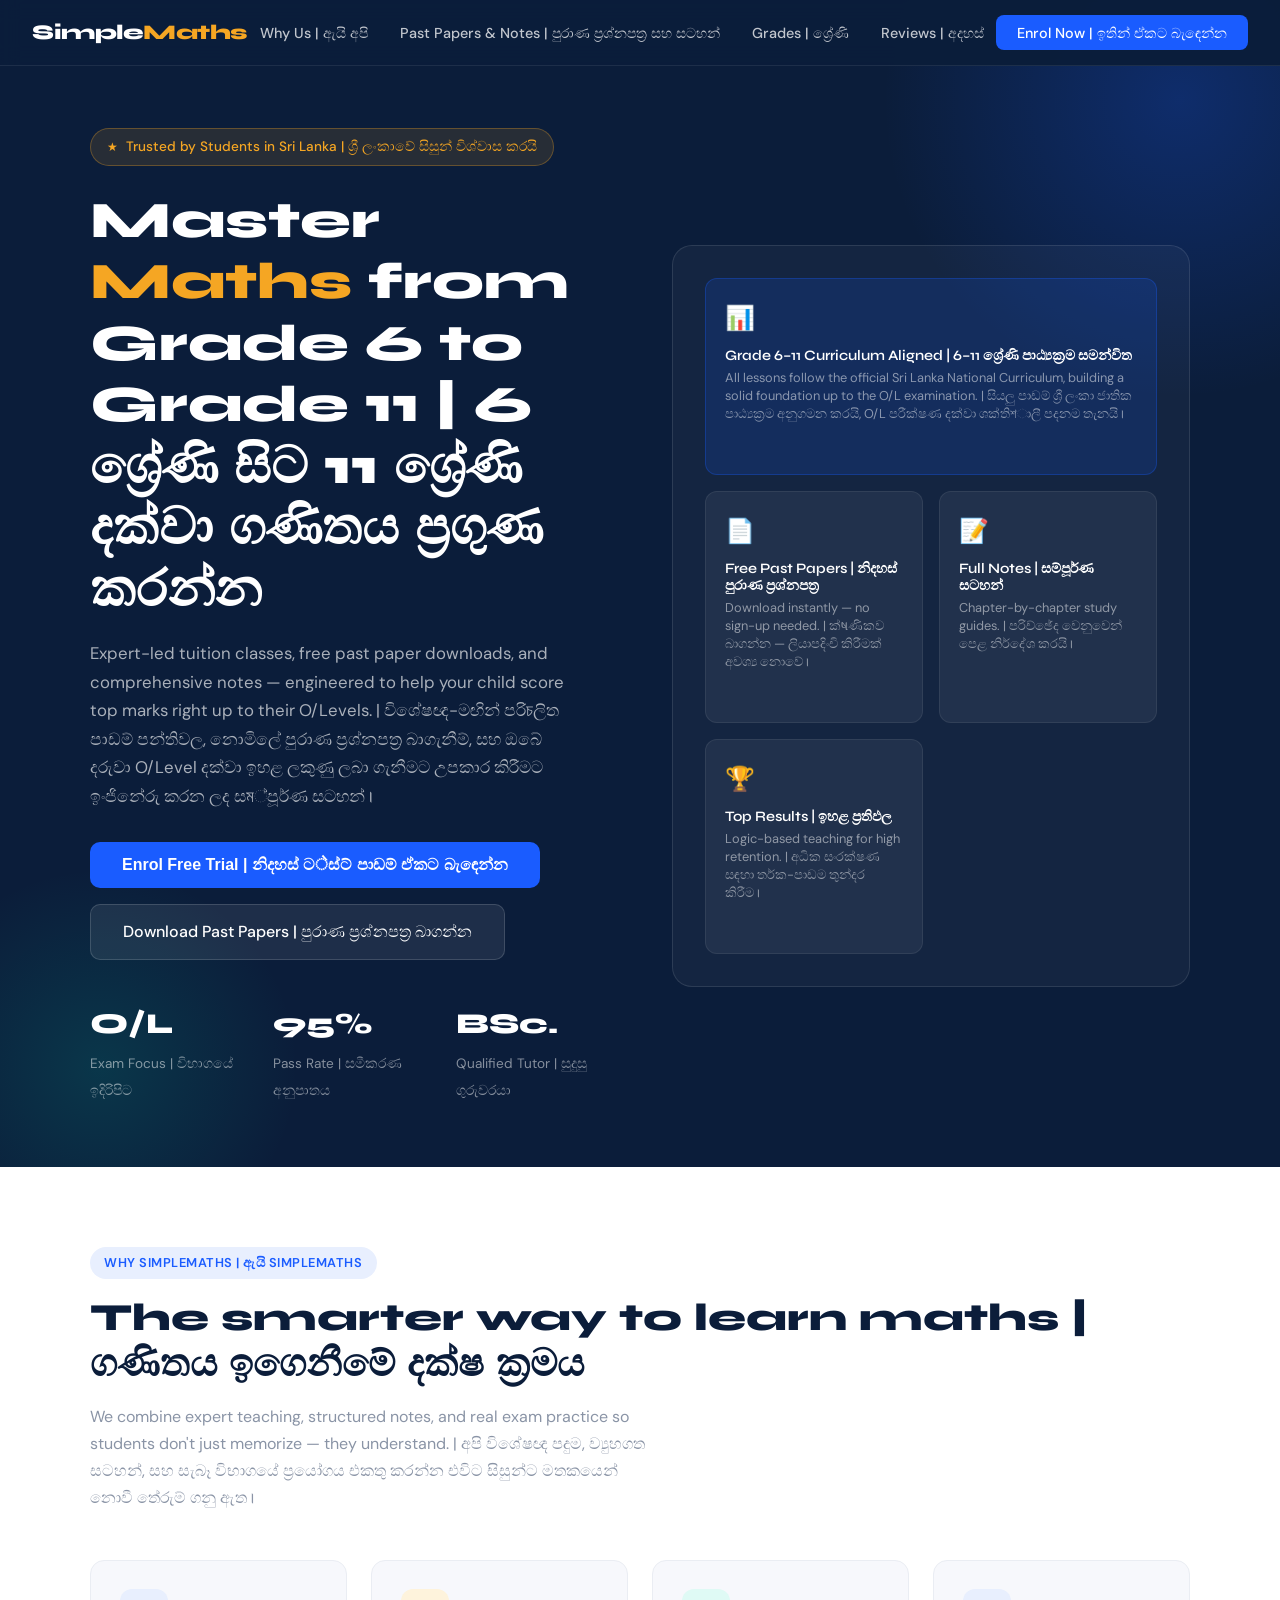
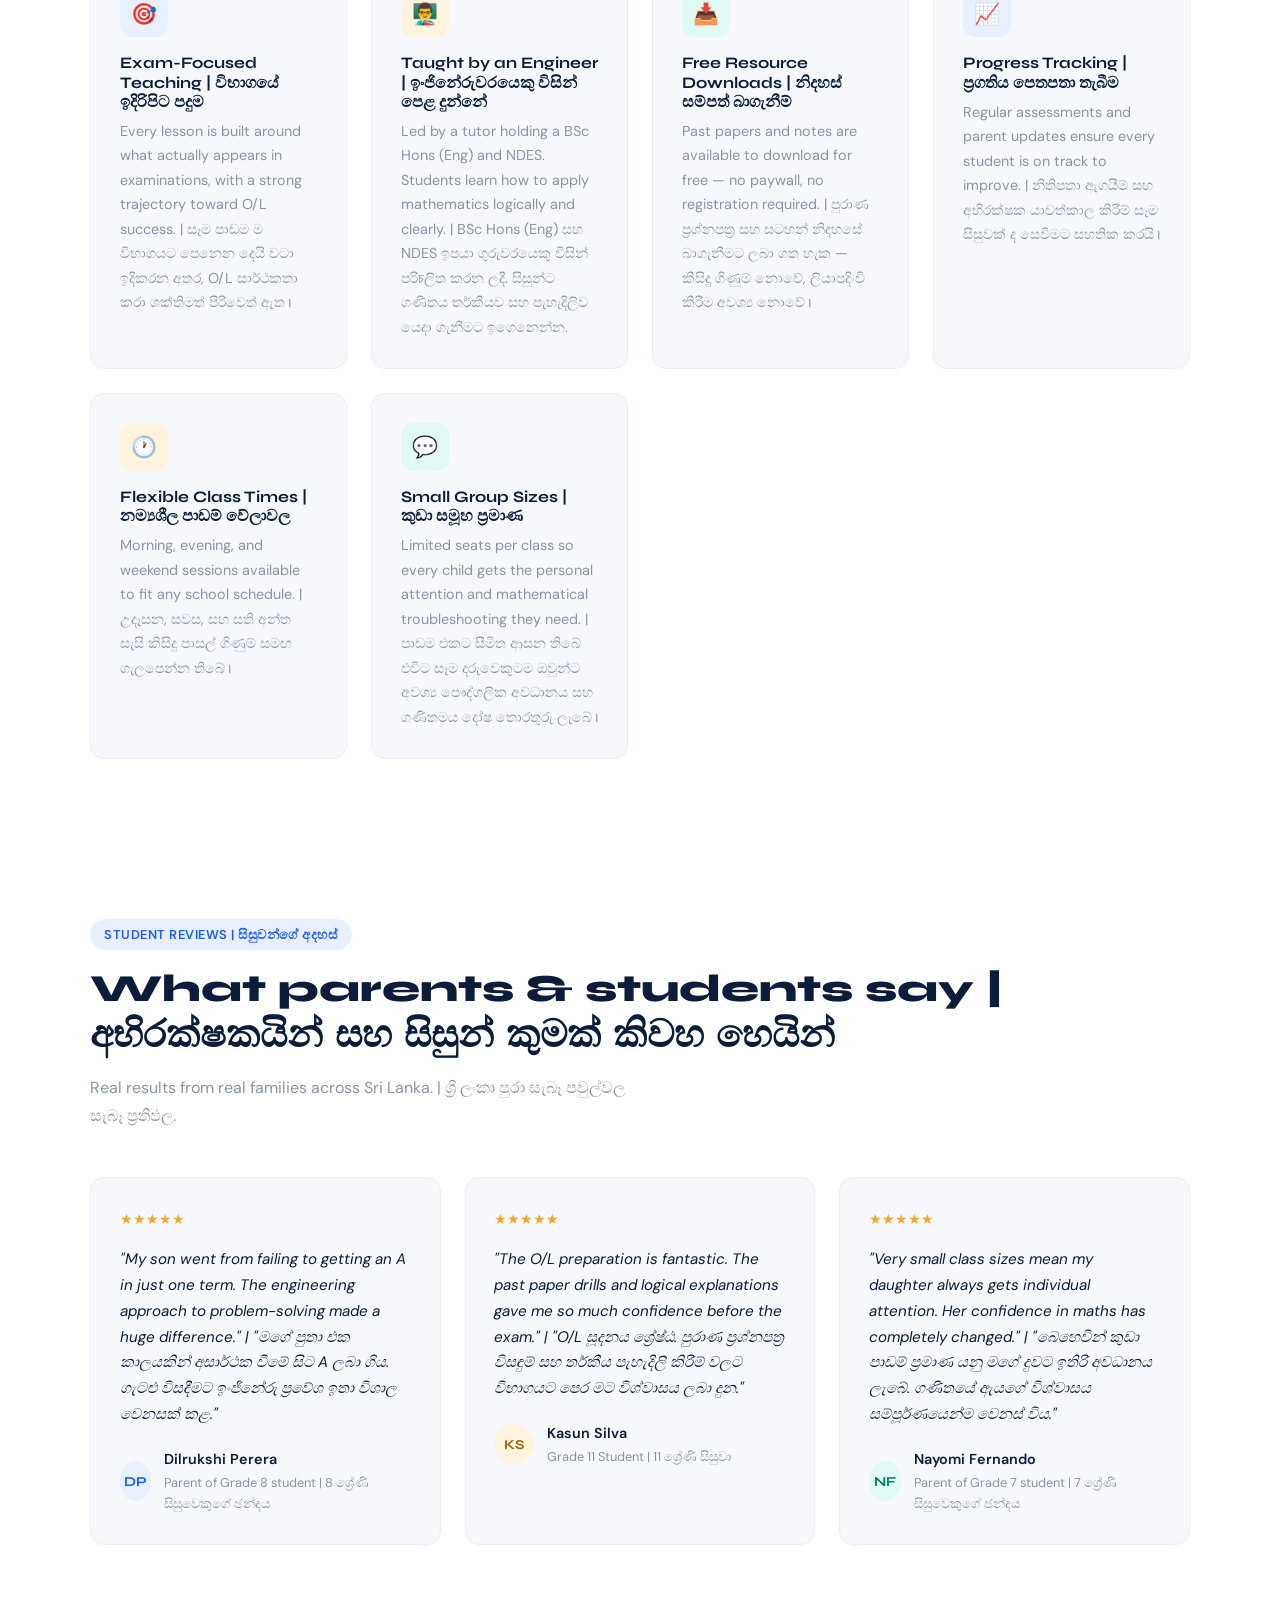
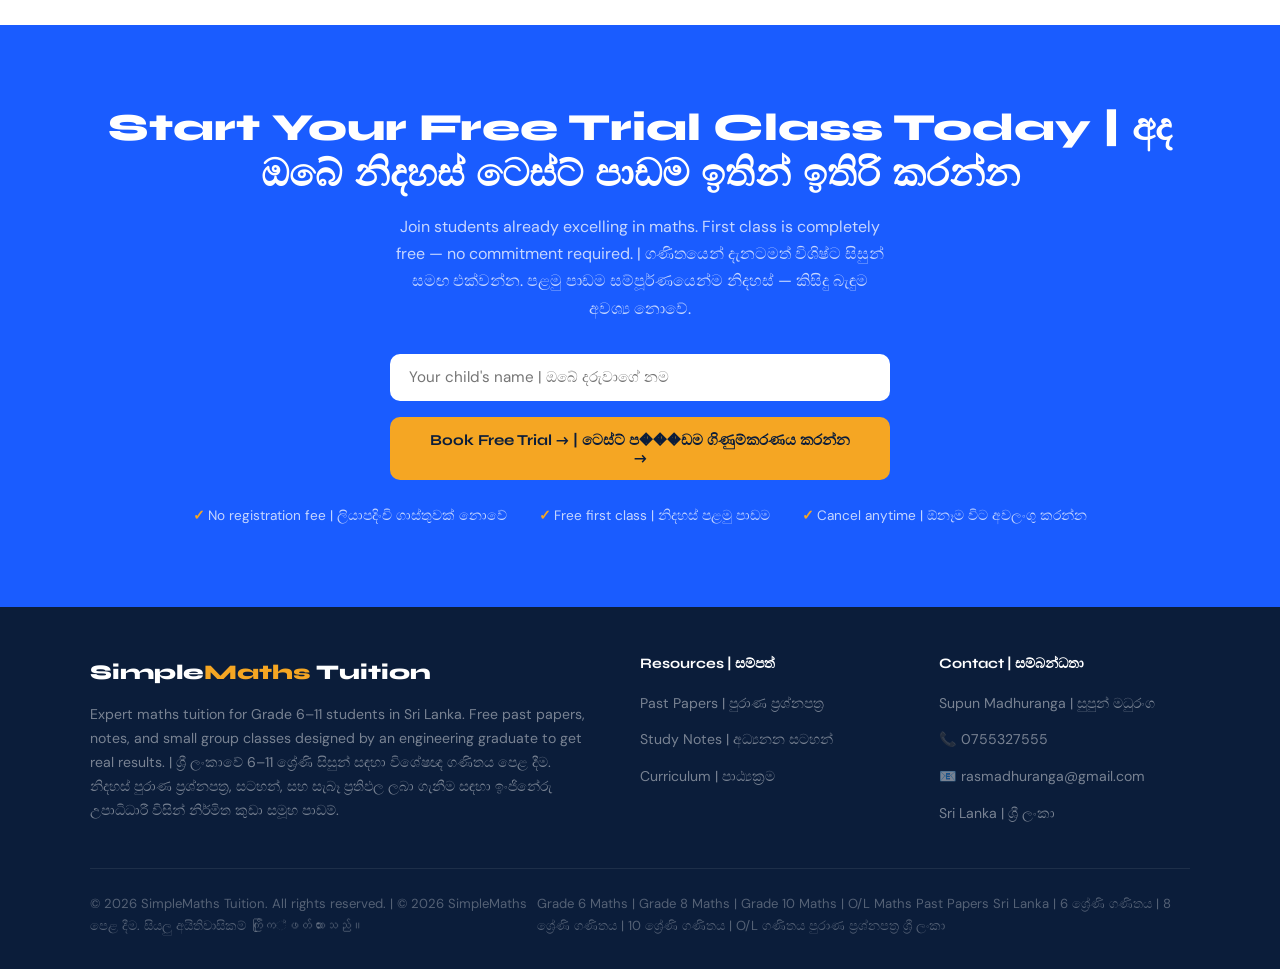
==== index.html @ 650a03cc "Update website: Change MathsPro to SimpleMaths and add Sinhala translations (Bilingual)" ====
<!DOCTYPE html>
<html lang="en">
<head>
    <meta charset="UTF-8">
    <meta name="viewport" content="width=device-width, initial-scale=1.0">
    <title>SimpleMaths | Grade 6–11 Tuition | Sri Lanka</title>
    <meta name="description" content="Top-rated maths tuition for Grade 6–11 students in Sri Lanka. Expert-led classes designed by an engineering professional.">
    <link rel="preconnect" href="https://fonts.googleapis.com">
    <link href="https://fonts.googleapis.com/css2?family=Syne:wght@400;600;700;800&family=DM+Sans:wght@300;400;500&display=swap" rel="stylesheet">
    <link rel="stylesheet" href="css/style.css">
</head>
<body>

<nav>
  <div class="nav-logo"><a href="index.html">Simple<span>Maths</span></a></div>
  <ul class="nav-links">
    <li><a href="index.html#why">Why Us | ඇයි අපි</a></li>
    <li><a href="resources.html">Past Papers & Notes | පුරාණ ප්‍රශ්නපත්‍ර සහ සටහන්</a></li>
    <li><a href="curriculum.html">Grades | ශ්‍රේණි</a></li>
    <li><a href="index.html#reviews">Reviews | අදහස්</a></li>
  </ul>
  <button class="nav-cta" onclick="openModal()">Enrol Now | ඉතින් ඒකට බැඳෙන්න</button>
</nav>

<section class="hero" id="home">
  <div class="hero-inner">
    <div>
      <div class="hero-badge">Trusted by Students in Sri Lanka | ශ්‍රී ලංකාවේ සිසුන් විශ්වාස කරයි</div>
      <h1>Master <span class="accent">Maths</span> from Grade 6 to Grade 11 | 6 ශ්‍රේණි සිට 11 ශ්‍රේණි දක්වා ගණිතය ප්‍රගුණ කරන්න</h1>
      <p>Expert-led tuition classes, free past paper downloads, and comprehensive notes — engineered to help your child score top marks right up to their O/Levels. | විශේෂඥ-මඟින් පරිচලිත පාඩම් පන්තිවල, නොමිලේ පුරාණ ප්‍රශ්නපත්‍ර බාගැනීම්, සහ ඔබේ දරුවා O/Level දක්වා ඉහළ ලකුණු ලබා ගැනීමට උපකාර කිරීමට ඉංජිනේරු කරන ලද සম්පූර්ණ සටහන්।</p>
      <div class="hero-actions">
        <button class="btn-primary" onclick="openModal()">Enrol Free Trial | නිදහස් ටेස්ට් පාඩම් ඒකට බැඳෙන්න</button>
        <a href="resources.html" class="btn-secondary">Download Past Papers | පුරාණ ප්‍රශ්නපත්‍ර බාගන්න</a>
      </div>
      <div class="hero-stats">
        <div class="hero-stat"><strong>O/L</strong><span>Exam Focus | විභාගයේ ඉදිරිපිට</span></div>
        <div class="hero-stat"><strong>95%</strong><span>Pass Rate | සමීකරණ අනුපාතය</span></div>
        <div class="hero-stat"><strong>BSc.</strong><span>Qualified Tutor | සුදුසු ගුරුවරයා</span></div>
      </div>
    </div>
    <div class="hero-visual">
      <div class="hero-card featured">
        <div class="icon">📊</div>
        <h4>Grade 6–11 Curriculum Aligned | 6–11 ශ්‍රේණි පාඨ්‍යක්‍රම සමන්විත</h4>
        <p>All lessons follow the official Sri Lanka National Curriculum, building a solid foundation up to the O/L examination. | සියලු පාඩම් ශ්‍රී ලංකා ජාතික පාඨ්‍යක්‍රම අනුගමන කරයි, O/L පරීක්ෂණ දක්වා ශක්තිশාලී පදනම තැනයි।</p>
      </div>
      <div class="hero-card">
        <div class="icon">📄</div>
        <h4>Free Past Papers | නිදහස් පුරාණ ප්‍රශ්නපත්‍ර</h4>
        <p>Download instantly — no sign-up needed. | ක්ષණිකව බාගන්න — ලියාපදිංචි කිරීමක් අවශ්‍ය නොවේ।</p>
      </div>
      <div class="hero-card">
        <div class="icon">📝</div>
        <h4>Full Notes | සම්පූර්ණ සටහන්</h4>
        <p>Chapter-by-chapter study guides. | පරිච්ඡේද වෙනුවෙන් පෙළ නිර්දේශ කරයි।</p>
      </div>
      <div class="hero-card">
        <div class="icon">🏆</div>
        <h4>Top Results | ඉහළ ප්‍රතිඵල</h4>
        <p>Logic-based teaching for high retention. | අධික සංරක්ෂණ සඳහා තර්ක-පාඩම තුන්දර කිරීම।</p>
      </div>
    </div>
  </div>
</section>

<section id="why">
  <div class="section-inner">
    <div class="section-header">
      <span class="section-tag">Why SimpleMaths | ඇයි SimpleMaths</span>
      <h2 class="section-title">The smarter way to learn maths | ගණිතය ඉගෙනීමේ දක්ෂ ක්‍රමය</h2>
      <p class="section-sub">We combine expert teaching, structured notes, and real exam practice so students don't just memorize — they understand. | අපි විශේෂඥ පදුම, ව්‍යුහගත සටහන්, සහ සැබෑ විභාගයේ ප්‍රයෝගය එකතු කරන්න එවිට සිසුන්ට මතකයෙන් නොවී තේරුම් ගනු ඇත।</p>
    </div>
    <div class="why-grid">
      <div class="why-card">
        <div class="why-icon blue">🎯</div>
        <h3>Exam-Focused Teaching | විභාගයේ ඉදිරිපිට පදුම</h3>
        <p>Every lesson is built around what actually appears in examinations, with a strong trajectory toward O/L success. | සෑම පාඩම ම විභාගයට පෙනෙන දෙයි වටා ඉදිකරන අතර, O/L සාර්ථකතා කරා ශක්තිමත් පිරිවෙත් ඇත।</p>
      </div>
      <div class="why-card">
        <div class="why-icon gold">👨‍🏫</div>
        <h3>Taught by an Engineer | ඉංජිනේරුවරයෙකු විසින් පෙළ දුන්නේ</h3>
        <p>Led by a tutor holding a BSc Hons (Eng) and NDES. Students learn how to apply mathematics logically and clearly. | BSc Hons (Eng) සහ NDES ඉපයා ගුරුවරයෙකු විසින් පරිচලිත කරන ලදී. සිසුන්ට ගණිතය තර්කීයව සහ පැහැදිලිව යෙදා ගැනීමට ඉගෙනෙන්න.</p>
      </div>
      <div class="why-card">
        <div class="why-icon teal">📥</div>
        <h3>Free Resource Downloads | නිදහස් සම්පත් බාගැනීම්</h3>
        <p>Past papers and notes are available to download for free — no paywall, no registration required. | පුරාණ ප්‍රශ්නපත්‍ර සහ සටහන් නිදහසේ බාගැනීමට ලබා ගත හැක — කිසිදු ගිණුම් නොවේ, ලියාපදිංචි කිරීම අවශ්‍ය නොවේ।</p>
      </div>
      <div class="why-card">
        <div class="why-icon blue">📈</div>
        <h3>Progress Tracking | ප්‍රගතිය පෙතපතා තැබීම</h3>
        <p>Regular assessments and parent updates ensure every student is on track to improve. | නිතිපතා ඇගයීම් සහ අභිරක්ෂක යාවත්කාල කිරීම් සෑම සිසුවක් ද සෙවීමට සහතික කරයි।</p>
      </div>
      <div class="why-card">
        <div class="why-icon gold">🕐</div>
        <h3>Flexible Class Times | නම්‍යශීල පාඩම් වේලාවල</h3>
        <p>Morning, evening, and weekend sessions available to fit any school schedule. | උදෑසන, සවස, සහ සති අන්ත සැසි කිසිදු පාසල් ගිණුම් සමඟ ගැලපෙන්න තිබේ।</p>
      </div>
      <div class="why-card">
        <div class="why-icon teal">💬</div>
        <h3>Small Group Sizes | කුඩා සමූහ ප්‍රමාණ</h3>
        <p>Limited seats per class so every child gets the personal attention and mathematical troubleshooting they need. | පාඩම එකට සීමිත ආසන තිබේ එවිට සෑම දරුවෙකුටම ඔවුන්ට අවශ්‍ය පෞද්ගලික අවධානය සහ ගණිතමය දෝෂ තොරතුරු ලැබේ।</p>
      </div>
    </div>
  </div>
</section>

<section id="reviews">
  <div class="section-inner">
    <div class="section-header">
      <span class="section-tag">Student Reviews | සිසුවන්ගේ අදහස්</span>
      <h2 class="section-title">What parents & students say | අභිරක්ෂකයින් සහ සිසුන් කුමක් කිවහ හෙයින්</h2>
      <p class="section-sub">Real results from real families across Sri Lanka. | ශ්‍රී ලංකා පුරා සැබෑ පවුල්වල සැබෑ ප්‍රතිඵල.</p>
    </div>
    <div class="testi-grid">
      <div class="testi-card">
        <div class="testi-stars">★★★★★</div>
        <p class="testi-text">"My son went from failing to getting an A in just one term. The engineering approach to problem-solving made a huge difference." | "මගේ පුතා එක කාලයකින් අසාර්ථක වීමේ සිට A ලබා ගිය. ගැටළු විසඳීමට ඉංජිනේරු ප්‍රවේශ ඉතා විශාල වෙනසක් කළ."</p>
        <div class="testi-author">
          <div class="testi-avatar av1">DP</div>
          <div><div class="testi-name">Dilrukshi Perera</div><div class="testi-grade">Parent of Grade 8 student | 8 ශ්‍රේණි සිසුවෙකුගේ ඡන්දය</div></div>
        </div>
      </div>
      <div class="testi-card">
        <div class="testi-stars">★★★★★</div>
        <p class="testi-text">"The O/L preparation is fantastic. The past paper drills and logical explanations gave me so much confidence before the exam." | "O/L සූදනය ශ්‍රේෂ්ඨ. පුරාණ ප්‍රශ්නපත්‍ර විසඳුම් සහ තර්කීය පැහැදිලි කිරීම් වලට විභාගයට පෙර මට විශ්වාසය ලබා දුන."</p>
        <div class="testi-author">
          <div class="testi-avatar av2">KS</div>
          <div><div class="testi-name">Kasun Silva</div><div class="testi-grade">Grade 11 Student | 11 ශ්‍රේණි සිසුවා</div></div>
        </div>
      </div>
      <div class="testi-card">
        <div class="testi-stars">★★★★★</div>
        <p class="testi-text">"Very small class sizes mean my daughter always gets individual attention. Her confidence in maths has completely changed." | "බෙහෙවින් කුඩා පාඩම් ප්‍රමාණ යනු මගේ දුවට ඉතිරි අවධානය ලැබේ. ගණිතයේ ඇයගේ විශ්වාසය සම්පූර්ණයෙන්ම වෙනස් විය."</p>
        <div class="testi-author">
          <div class="testi-avatar av3">NF</div>
          <div><div class="testi-name">Nayomi Fernando</div><div class="testi-grade">Parent of Grade 7 student | 7 ශ්‍රේණි සිසුවෙකුගේ ඡන්දය</div></div>
        </div>
      </div>
    </div>
  </div>
</section>

<section id="enrol" class="enrol-bg">
  <div class="section-inner enrol-inner">
    <h2>Start Your Free Trial Class Today | අද ඔබේ නිදහස් ටෙස්ට් පාඩම ඉතින් ඉතිරි කරන්න</h2>
    <p>Join students already excelling in maths. First class is completely free — no commitment required. | ගණිතයෙන් දැනටමත් විශිෂ්ට සිසුන් සමඟ එක්වන්න. පළමු පාඩම සම්පූර්ණයෙන්ම නිදහස් — කිසිදු බැඳුම අවශ්‍ය නොවේ.</p>
    <div class="enrol-form">
      <input class="enrol-input" type="text" id="enrol-name" placeholder="Your child's name | ඔබේ දරුවාගේ නම" />
      <button class="enrol-btn" onclick="openModal()">Book Free Trial → | ටෙස්ට් ප���ඩම ගිණුම්කරණය කරන්න →</button>
    </div>
    <div class="enrol-features">
      <span class="enrol-feature">No registration fee | ලියාපදිංචි ගාස්තුවක් නොවේ</span>
      <span class="enrol-feature">Free first class | නිදහස් පළමු පාඩම</span>
      <span class="enrol-feature">Cancel anytime | ඕනෑම විට අවලංගු කරන්න</span>
    </div>
  </div>
</section>

<footer>
  <div class="footer-inner">
    <div class="footer-top">
      <div>
        <div class="footer-logo">Simple<span>Maths</span> Tuition</div>
        <p class="footer-desc">Expert maths tuition for Grade 6–11 students in Sri Lanka. Free past papers, notes, and small group classes designed by an engineering graduate to get real results. | ශ්‍රී ලංකාවේ 6–11 ශ්‍රේණි සිසුන් සඳහා විශේෂඥ ගණිතය පෙළ දීම. නිදහස් පුරාණ ප්‍රශ්නපත්‍ර, සටහන්, සහ සැබෑ ප්‍රතිඵල ලබා ගැනීම සඳහා ඉංජිනේරු උපාධිධාරී විසින් නිර්මිත කුඩා සමූහ පාඩම්.</p>
      </div>
      <div class="footer-col">
        <h4>Resources | සම්පත්</h4>
        <ul>
          <li><a href="resources.html">Past Papers | පුරාණ ප්‍රශ්නපත්‍ර</a></li>
          <li><a href="resources.html">Study Notes | අධ්‍යනන සටහන්</a></li>
          <li><a href="curriculum.html">Curriculum | පාඨ්‍යක්‍රම</a></li>
        </ul>
      </div>
      <div class="footer-col">
        <h4>Contact | සම්බන්ධතා</h4>
        <ul>
          <li><a href="#">Supun Madhuranga | සුපුන් මධුරංග</a></li>
          <li><a href="tel:0755327555">📞 0755327555</a></li>
          <li><a href="mailto:rasmadhuranga@gmail.com">📧 rasmadhuranga@gmail.com</a></li>
          <li><a href="#">Sri Lanka | ශ්‍රී ලංකා</a></li>
        </ul>
      </div>
    </div>
    <div class="footer-bottom">
      <p class="footer-copy">© 2026 SimpleMaths Tuition. All rights reserved. | © 2026 SimpleMaths පෙළ දීම. සියලු අයිතිවාසිකම් ကြိုက්ဖတ်ထားသည်။</p>
      <p class="footer-seo">Grade 6 Maths | Grade 8 Maths | Grade 10 Maths | O/L Maths Past Papers Sri Lanka | 6 ශ්‍රේණි ගණිතය | 8 ශ්‍රේණි ගණිතය | 10 ශ්‍රේණි ගණිතය | O/L ගණිතය පුරාණ ප්‍රශ්නපත්‍ර ශ්‍රී ලංකා</p>
    </div>
  </div>
</footer>

<div class="modal-overlay" id="modal">
  <div class="modal">
    <button class="modal-close" onclick="closeModal()">✕</button>
    <h3>Book Your Free Trial | ඔබේ නිදහස් ටෙස්ට්ය ගිණුම්කරණය කරන්න</h3>
    <p>Fill in the details below and we'll confirm your free trial class within 24 hours. | පහත දී ඇති විස්තර පුරවන්න සහ අපි 24 පැයක් ඉතුරුවලින් ඔබේ නිදහස් ටෙස්ට් පාඩම සනාក්‍ෂණය කරන්නෙමු.</p>
    <div id="modal-form">
      <div class="form-group"><label>Student Name | සිසුවාගේ නම</label><input type="text" placeholder="e.g. Kasun Perera | උදා. කසුන් පෙරේරා" /></div>
      <div class="form-group"><label>Grade | ශ්‍රේණි</label>
        <select>
          <option>Select Grade | ශ්‍රේණි තෝරා ගන්න</option>
          <option>Grade 6 | 6 ශ්‍රේණි</option><option>Grade 7 | 7 ශ්‍රේණි</option><option>Grade 8 | 8 ශ්‍රේණි</option>
          <option>Grade 9 | 9 ශ්‍රේණි</option><option>Grade 10 | 10 ශ්‍රේණි</option><option>Grade 11 | 11 ශ්‍රේණි</option>
        </select>
      </div>
      <div class="form-group"><label>Parent Phone Number | අභිරක්ෂක දුරකතන අංකය</label><input type="tel" placeholder="+94 77 000 0000" /></div>
      <div class="form-group"><label>Preferred Class Time | කැමති පාඩම වේලාව</label>
        <select>
          <option>Select Time | වේලාව තෝරා ගන්න</option>
          <option>Morning (8am–12pm) | උදෑසන (8am–12pm)</option><option>Evening (4pm–7pm) | සවස (4pm–7pm)</option><option>Weekend | සති අන්ත</option>
        </select>
      </div>
      <button class="modal-submit" onclick="submitForm()">Confirm Free Trial → | නිදහස් ටෙස්ට්ය සනාක්‍ෂණය කරන්න →</button>
    </div>
    <div class="success-msg" id="success-msg">
      <div class="tick">✅</div>
      <h4>You're booked! | ඔබ ගිණුම්කරණය කර ඇත!</h4>
      <p>We'll call you within 24 hours to confirm your free trial class. Welcome! | අපි 24 පැයක් ඉතුරුවලින් ඔබේ නිදහස් ටෙස්ට් පාඩම සනාක්‍ෂණය කරන්න ඔබ ඇමතිමු. ස්වාගතයි!</p>
    </div>
  </div>
</div>

<script src="js/main.js"></script>
</body>
</html>
---- css/style.css ----
:root {
  --navy: #0B1D3A;
  --blue: #1A5CFF;
  --blue-light: #E8EFFE;
  --gold: #F5A623;
  --gold-light: #FEF3DC;
  --teal: #00C9A7;
  --teal-light: #DFFAF5;
  --white: #FFFFFF;
  --gray-light: #F7F8FC;
  --gray: #8A94A6;
  --text: #0B1D3A;
  --radius: 14px;
}
*, *::before, *::after { box-sizing: border-box; margin: 0; padding: 0; }
html { scroll-behavior: smooth; }
body { font-family: 'DM Sans', sans-serif; color: var(--text); background: var(--white); line-height: 1.7; }
h1,h2,h3,h4 { font-family: 'Syne', sans-serif; line-height: 1.2; }

/* Page Offset for inner pages with fixed nav */
.page-offset { padding-top: 80px; }

/* NAV */
nav {
  position: fixed; top: 0; left: 0; right: 0; z-index: 999;
  background: rgba(11,29,58,0.97);
  backdrop-filter: blur(10px);
  padding: 0 2rem;
  display: flex; align-items: center; justify-content: space-between;
  height: 66px;
  border-bottom: 1px solid rgba(255,255,255,0.08);
}
.nav-logo a { font-family: 'Syne', sans-serif; font-size: 1.3rem; font-weight: 800; color: var(--white); letter-spacing: -0.5px; text-decoration: none; }
.nav-logo a span { color: var(--gold); }
.nav-links { display: flex; gap: 2rem; list-style: none; }
.nav-links a { color: rgba(255,255,255,0.75); text-decoration: none; font-size: 0.9rem; font-weight: 500; transition: color 0.2s; }
.nav-links a:hover { color: var(--white); }
.nav-cta {
  background: var(--blue); color: var(--white); border: none; padding: 0.55rem 1.3rem;
  border-radius: 8px; font-family: 'DM Sans', sans-serif; font-size: 0.9rem; font-weight: 500;
  cursor: pointer; transition: background 0.2s; text-decoration: none;
}
.nav-cta:hover { background: #0f46d6; }

/* HERO */
.hero {
  min-height: 100vh; background: var(--navy);
  display: flex; align-items: center;
  padding: 8rem 2rem 4rem;
  position: relative; overflow: hidden;
}
.hero::before {
  content: ''; position: absolute; top: -200px; right: -200px;
  width: 600px; height: 600px; border-radius: 50%;
  background: radial-gradient(circle, rgba(26,92,255,0.25) 0%, transparent 70%);
  pointer-events: none;
}
.hero::after {
  content: ''; position: absolute; bottom: -100px; left: -100px;
  width: 400px; height: 400px; border-radius: 50%;
  background: radial-gradient(circle, rgba(0,201,167,0.15) 0%, transparent 70%);
  pointer-events: none;
}
.hero-inner { max-width: 1100px; margin: 0 auto; width: 100%; display: grid; grid-template-columns: 1fr 1fr; gap: 4rem; align-items: center; z-index: 1; position: relative;}
.hero-badge {
  display: inline-flex; align-items: center; gap: 0.5rem;
  background: rgba(245,166,35,0.12); color: var(--gold);
  border: 1px solid rgba(245,166,35,0.3);
  padding: 0.4rem 1rem; border-radius: 100px; font-size: 0.85rem; font-weight: 500;
  margin-bottom: 1.5rem;
}
.hero-badge::before { content: '★'; font-size: 0.75rem; }
.hero h1 { font-size: clamp(2.2rem, 4vw, 3.4rem); color: var(--white); font-weight: 800; margin-bottom: 1.2rem; }
.hero h1 .accent { color: var(--gold); }
.hero p { color: rgba(255,255,255,0.65); font-size: 1.05rem; max-width: 480px; margin-bottom: 2rem; }
.hero-actions { display: flex; gap: 1rem; flex-wrap: wrap; }
.btn-primary {
  background: var(--blue); color: var(--white); padding: 0.85rem 2rem;
  border-radius: 10px; font-weight: 600; font-size: 1rem; text-decoration: none;
  transition: transform 0.2s, background 0.2s; display: inline-block; border: none; cursor: pointer;
}
.btn-primary:hover { background: #0f46d6; transform: translateY(-1px); }
.btn-secondary {
  background: rgba(255,255,255,0.08); color: var(--white); padding: 0.85rem 2rem;
  border-radius: 10px; font-weight: 500; font-size: 1rem; text-decoration: none;
  border: 1px solid rgba(255,255,255,0.15); transition: background 0.2s; display: inline-block;
}
.btn-secondary:hover { background: rgba(255,255,255,0.14); }
.hero-stats { display: flex; gap: 2rem; margin-top: 2.5rem; }
.hero-stat strong { font-family: 'Syne', sans-serif; font-size: 1.8rem; font-weight: 800; color: var(--white); display: block; }
.hero-stat span { color: rgba(255,255,255,0.5); font-size: 0.85rem; }
.hero-visual {
  background: rgba(255,255,255,0.04);
  border: 1px solid rgba(255,255,255,0.1);
  border-radius: 20px; padding: 2rem;
  display: grid; grid-template-columns: 1fr 1fr; gap: 1rem;
}
.hero-card {
  background: rgba(255,255,255,0.06); border-radius: 12px; padding: 1.2rem;
  border: 1px solid rgba(255,255,255,0.07);
}
.hero-card .icon { font-size: 1.5rem; margin-bottom: 0.5rem; }
.hero-card h4 { color: var(--white); font-size: 0.9rem; font-weight: 600; margin-bottom: 0.3rem; }
.hero-card p { color: rgba(255,255,255,0.5); font-size: 0.8rem; line-height: 1.4; }
.hero-card.featured { grid-column: span 2; background: rgba(26,92,255,0.15); border-color: rgba(26,92,255,0.3); }

/* SECTIONS */
section { padding: 5rem 2rem; }
.section-inner { max-width: 1100px; margin: 0 auto; }
.section-tag {
  display: inline-block; background: var(--blue-light); color: var(--blue);
  font-size: 0.8rem; font-weight: 600; padding: 0.3rem 0.9rem;
  border-radius: 100px; margin-bottom: 1rem; letter-spacing: 0.5px; text-transform: uppercase;
}
.section-title { font-size: clamp(1.8rem, 3vw, 2.6rem); font-weight: 800; margin-bottom: 1rem; color: var(--navy); }
.section-sub { color: var(--gray); max-width: 560px; font-size: 1rem; }
.section-header { margin-bottom: 3rem; text-align: left; }

/* WHY US */
.why-grid { display: grid; grid-template-columns: repeat(auto-fit, minmax(240px, 1fr)); gap: 1.5rem; }
.why-card {
  background: var(--gray-light); border-radius: var(--radius); padding: 1.8rem;
  border: 1px solid #EAEDF3; transition: transform 0.2s, box-shadow 0.2s;
}
.why-card:hover { transform: translateY(-3px); box-shadow: 0 8px 30px rgba(11,29,58,0.08); }
.why-icon {
  width: 48px; height: 48px; border-radius: 12px;
  display: flex; align-items: center; justify-content: center;
  font-size: 1.3rem; margin-bottom: 1rem;
}
.why-icon.blue { background: var(--blue-light); }
.why-icon.gold { background: var(--gold-light); }
.why-icon.teal { background: var(--teal-light); }
.why-card h3 { font-size: 1rem; font-weight: 700; margin-bottom: 0.5rem; }
.why-card p { font-size: 0.9rem; color: var(--gray); }

/* PAST PAPERS */
.papers-bg { background: var(--gray-light); }
.papers-grid { display: grid; grid-template-columns: repeat(auto-fit, minmax(220px, 1fr)); gap: 1rem; }
.paper-card {
  background: var(--white); border-radius: var(--radius); padding: 1.4rem;
  border: 1px solid #EAEDF3; display: flex; flex-direction: column; gap: 0.8rem;
  transition: box-shadow 0.2s;
}
.paper-card:hover { box-shadow: 0 6px 20px rgba(11,29,58,0.1); }
.paper-badge {
  display: inline-block; font-size: 0.75rem; font-weight: 600; padding: 0.25rem 0.7rem;
  border-radius: 100px; width: fit-content;
}
.paper-badge.grade6 { background: #EDE9FF; color: #5B4DD4; }
.paper-badge.grade7 { background: var(--gold-light); color: #9B6B00; }
.paper-badge.grade8 { background: var(--teal-light); color: #007B64; }
.paper-badge.grade9 { background: #FFE9E9; color: #B93C3C; }
.paper-badge.grade10 { background: #E3F2FD; color: #1565C0; }
.paper-badge.grade11 { background: #E8F5E9; color: #2E7D32; }
.paper-card h4 { font-size: 0.95rem; font-weight: 700; margin-top: 0.5rem;}
.paper-card p { font-size: 0.85rem; color: var(--gray); flex: 1; }
.paper-dl {
  display: flex; align-items: center; gap: 0.5rem;
  color: var(--blue); font-size: 0.88rem; font-weight: 600;
  text-decoration: none; cursor: pointer; background: var(--blue-light);
  padding: 0.5rem 1rem; border-radius: 8px; justify-content: center;
  transition: background 0.2s; margin-top: auto;
}
.paper-dl:hover { background: #d0dcff; }
.paper-dl::before { content: '↓'; font-weight: 700; }

/* NOTES */
.notes-grid { display: grid; grid-template-columns: repeat(auto-fit, minmax(280px, 1fr)); gap: 1.5rem; }
.note-card {
  background: var(--white); border-radius: var(--radius); overflow: hidden;
  border: 1px solid #EAEDF3; transition: transform 0.2s;
}
.note-card:hover { transform: translateY(-2px); }
.note-header { padding: 1.4rem 1.4rem 1rem; }
.note-header h3 { font-size: 1rem; font-weight: 700; margin-bottom: 0.3rem; }
.note-header p { font-size: 0.85rem; color: var(--gray); }
.note-topics { padding: 0 1.4rem; }
.note-topic {
  display: flex; align-items: center; gap: 0.6rem;
  padding: 0.6rem 0; border-top: 1px solid #F0F2F7;
  font-size: 0.88rem; color: var(--text);
}
.note-topic::before { content: '✓'; color: var(--teal); font-weight: 700; font-size: 0.8rem; }
.note-footer { padding: 1rem 1.4rem 1.4rem; }
.btn-outline {
  width: 100%; text-align: center; display: block;
  border: 1.5px solid var(--navy); color: var(--navy);
  padding: 0.6rem; border-radius: 8px; font-weight: 600; font-size: 0.88rem;
  text-decoration: none; transition: all 0.2s; cursor: pointer;
  background: transparent;
}
.btn-outline:hover { background: var(--navy); color: var(--white); }

/* GRADES */
.grades-bg { background: var(--navy); }
.grades-grid { display: grid; grid-template-columns: repeat(auto-fit, minmax(220px, 1fr)); gap: 1.5rem; }
.grade-card {
  border-radius: var(--radius); padding: 2rem 1.5rem;
  border: 1px solid rgba(255,255,255,0.1);
  background: rgba(255,255,255,0.04);
  transition: background 0.2s, transform 0.2s;
  text-align: center;
}
.grade-card:hover { background: rgba(255,255,255,0.08); transform: translateY(-2px); }
.grade-num { font-family: 'Syne', sans-serif; font-size: 3rem; font-weight: 800; color: var(--gold); line-height: 1; margin-bottom: 0.5rem; }
.grade-card h3 { color: var(--white); font-size: 1rem; margin-bottom: 0.8rem; }
.grade-card ul { list-style: none; text-align: left; }
.grade-card li { color: rgba(255,255,255,0.6); font-size: 0.85rem; padding: 0.3rem 0; border-bottom: 1px solid rgba(255,255,255,0.06); }
.grade-card li::before { content: '→ '; color: var(--teal); }
.grades-title { color: var(--white); }
.grades-sub { color: rgba(255,255,255,0.5); }
.grades-tag { background: rgba(245,166,35,0.15); color: var(--gold); }

/* TESTIMONIALS */
.testi-grid { display: grid; grid-template-columns: repeat(auto-fit, minmax(280px, 1fr)); gap: 1.5rem; }
.testi-card {
  background: var(--gray-light); border-radius: var(--radius); padding: 1.8rem;
  border: 1px solid #EAEDF3;
}
.testi-stars { color: var(--gold); font-size: 0.9rem; margin-bottom: 1rem; }
.testi-text { font-size: 0.95rem; color: var(--text); line-height: 1.7; margin-bottom: 1.2rem; font-style: italic; }
.testi-author { display: flex; align-items: center; gap: 0.8rem; }
.testi-avatar {
  width: 40px; height: 40px; border-radius: 50%; display: flex; align-items: center;
  justify-content: center; font-weight: 700; font-size: 0.85rem; font-family: 'Syne', sans-serif;
}
.av1 { background: var(--blue-light); color: var(--blue); }
.av2 { background: var(--gold-light); color: #9B6B00; }
.av3 { background: var(--teal-light); color: #007B64; }
.testi-name { font-weight: 600; font-size: 0.9rem; }
.testi-grade { font-size: 0.8rem; color: var(--gray); }

/* ENROL CTA */
.enrol-bg { background: var(--blue); }
.enrol-inner { text-align: center; }
.enrol-inner h2 { color: var(--white); font-size: clamp(1.8rem, 3vw, 2.5rem); font-weight: 800; margin-bottom: 1rem; }
.enrol-inner p { color: rgba(255,255,255,0.75); max-width: 500px; margin: 0 auto 2rem; }
.enrol-form { display: flex; gap: 1rem; max-width: 500px; margin: 0 auto; flex-wrap: wrap; justify-content: center; }
.enrol-input {
  flex: 1; min-width: 220px; padding: 0.85rem 1.2rem; border: none;
  border-radius: 10px; font-family: 'DM Sans', sans-serif; font-size: 0.95rem;
  outline: none;
}
.enrol-btn {
  background: var(--gold); color: var(--navy); padding: 0.85rem 2rem;
  border-radius: 10px; border: none; font-weight: 700; font-size: 0.95rem;
  cursor: pointer; font-family: 'Syne', sans-serif; transition: opacity 0.2s;
}
.enrol-btn:hover { opacity: 0.9; }
.enrol-features { display: flex; justify-content: center; gap: 2rem; margin-top: 1.5rem; flex-wrap: wrap; }
.enrol-feature { color: rgba(255,255,255,0.75); font-size: 0.85rem; }
.enrol-feature::before { content: '✓ '; color: var(--gold); font-weight: 700; }

/* FOOTER */
footer { background: var(--navy); padding: 3rem 2rem 2rem; }
.footer-inner { max-width: 1100px; margin: 0 auto; }
.footer-top { display: grid; grid-template-columns: 2fr 1fr 1fr; gap: 3rem; margin-bottom: 2rem; }
.footer-logo { font-family: 'Syne', sans-serif; font-size: 1.3rem; font-weight: 800; color: var(--white); margin-bottom: 0.8rem; }
.footer-logo span { color: var(--gold); }
.footer-desc { color: rgba(255,255,255,0.45); font-size: 0.88rem; line-height: 1.7; }
.footer-col h4 { color: var(--white); font-weight: 700; font-size: 0.9rem; margin-bottom: 1rem; }
.footer-col ul { list-style: none; }
.footer-col li { margin-bottom: 0.6rem; }
.footer-col a { color: rgba(255,255,255,0.45); font-size: 0.88rem; text-decoration: none; transition: color 0.2s; }
.footer-col a:hover { color: rgba(255,255,255,0.8); }
.footer-bottom { border-top: 1px solid rgba(255,255,255,0.08); padding-top: 1.5rem; display: flex; justify-content: space-between; align-items: center; }
.footer-copy { color: rgba(255,255,255,0.3); font-size: 0.82rem; }
.footer-seo { color: rgba(255,255,255,0.3); font-size: 0.82rem; }

/* MODAL */
.modal-overlay {
  display: none; position: fixed; inset: 0; background: rgba(11,29,58,0.7);
  z-index: 1000; align-items: center; justify-content: center; padding: 1rem;
}
.modal-overlay.open { display: flex; }
.modal {
  background: var(--white); border-radius: 20px; padding: 2.5rem;
  max-width: 420px; width: 100%; position: relative;
}
.modal h3 { font-size: 1.4rem; font-weight: 800; margin-bottom: 0.5rem; color: var(--navy); }
.modal p { color: var(--gray); font-size: 0.9rem; margin-bottom: 1.5rem; }
.modal-close { position: absolute; top: 1rem; right: 1rem; background: none; border: none; font-size: 1.3rem; cursor: pointer; color: var(--gray); }
.form-group { margin-bottom: 1rem; }
.form-group label { display: block; font-size: 0.85rem; font-weight: 600; margin-bottom: 0.4rem; color: var(--text); }
.form-group input, .form-group select {
  width: 100%; padding: 0.7rem 1rem; border: 1.5px solid #EAEDF3; border-radius: 8px;
  font-family: 'DM Sans', sans-serif; font-size: 0.9rem; outline: none;
  transition: border-color 0.2s;
}
.form-group input:focus, .form-group select:focus { border-color: var(--blue); }
.modal-submit {
  width: 100%; background: var(--blue); color: var(--white); border: none;
  padding: 0.9rem; border-radius: 10px; font-weight: 700; font-size: 1rem;
  cursor: pointer; font-family: 'Syne', sans-serif; transition: background 0.2s;
  margin-top: 0.5rem;
}
.modal-submit:hover { background: #0f46d6; }
.success-msg { display: none; text-align: center; padding: 1rem 0; }
.success-msg .tick { font-size: 3rem; }
.success-msg h4 { font-size: 1.1rem; font-weight: 700; margin: 0.5rem 0; color: var(--navy); }
.success-msg p { color: var(--gray); }

@media (max-width: 768px) {
  .hero-inner { grid-template-columns: 1fr; }
  .hero-visual { display: none; }
  .footer-top { grid-template-columns: 1fr; gap: 2rem; }
  nav .nav-links { display: none; }
  .footer-bottom { flex-direction: column; gap: 0.5rem; text-align: center; }
}
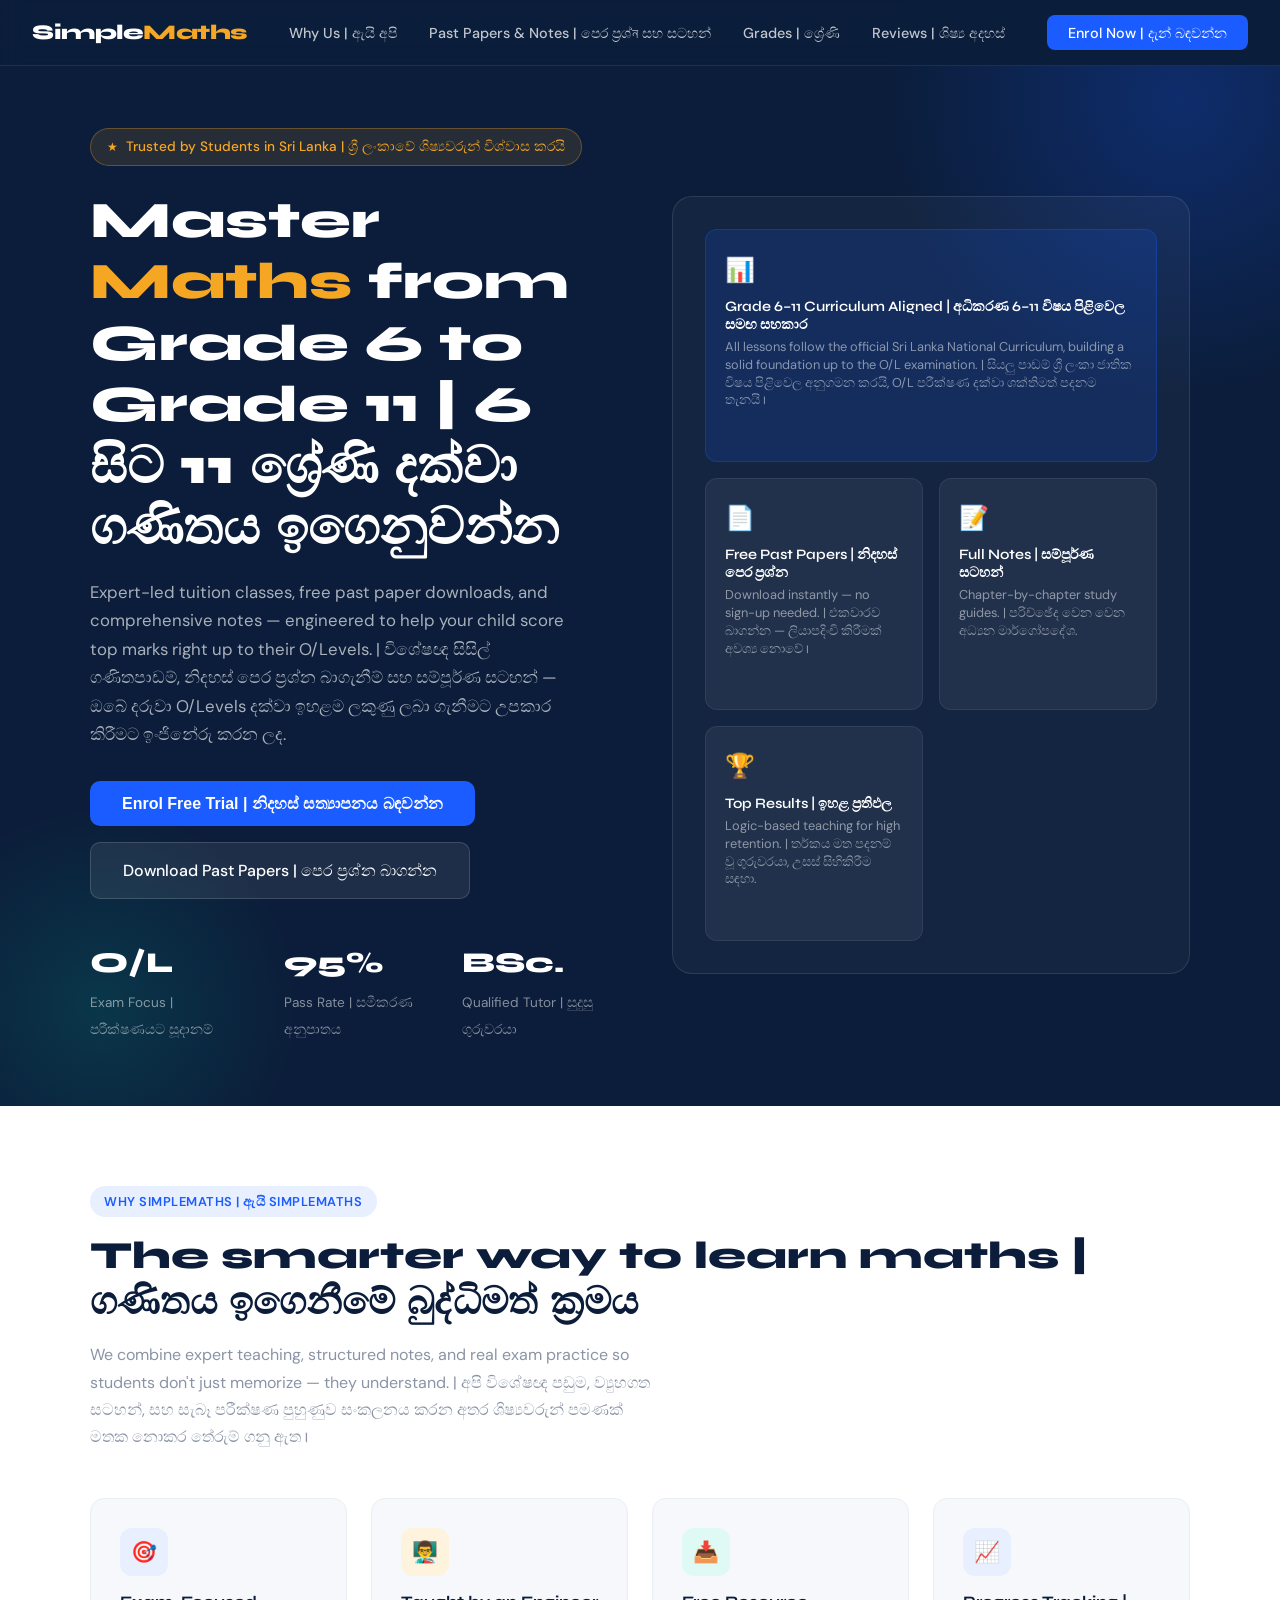
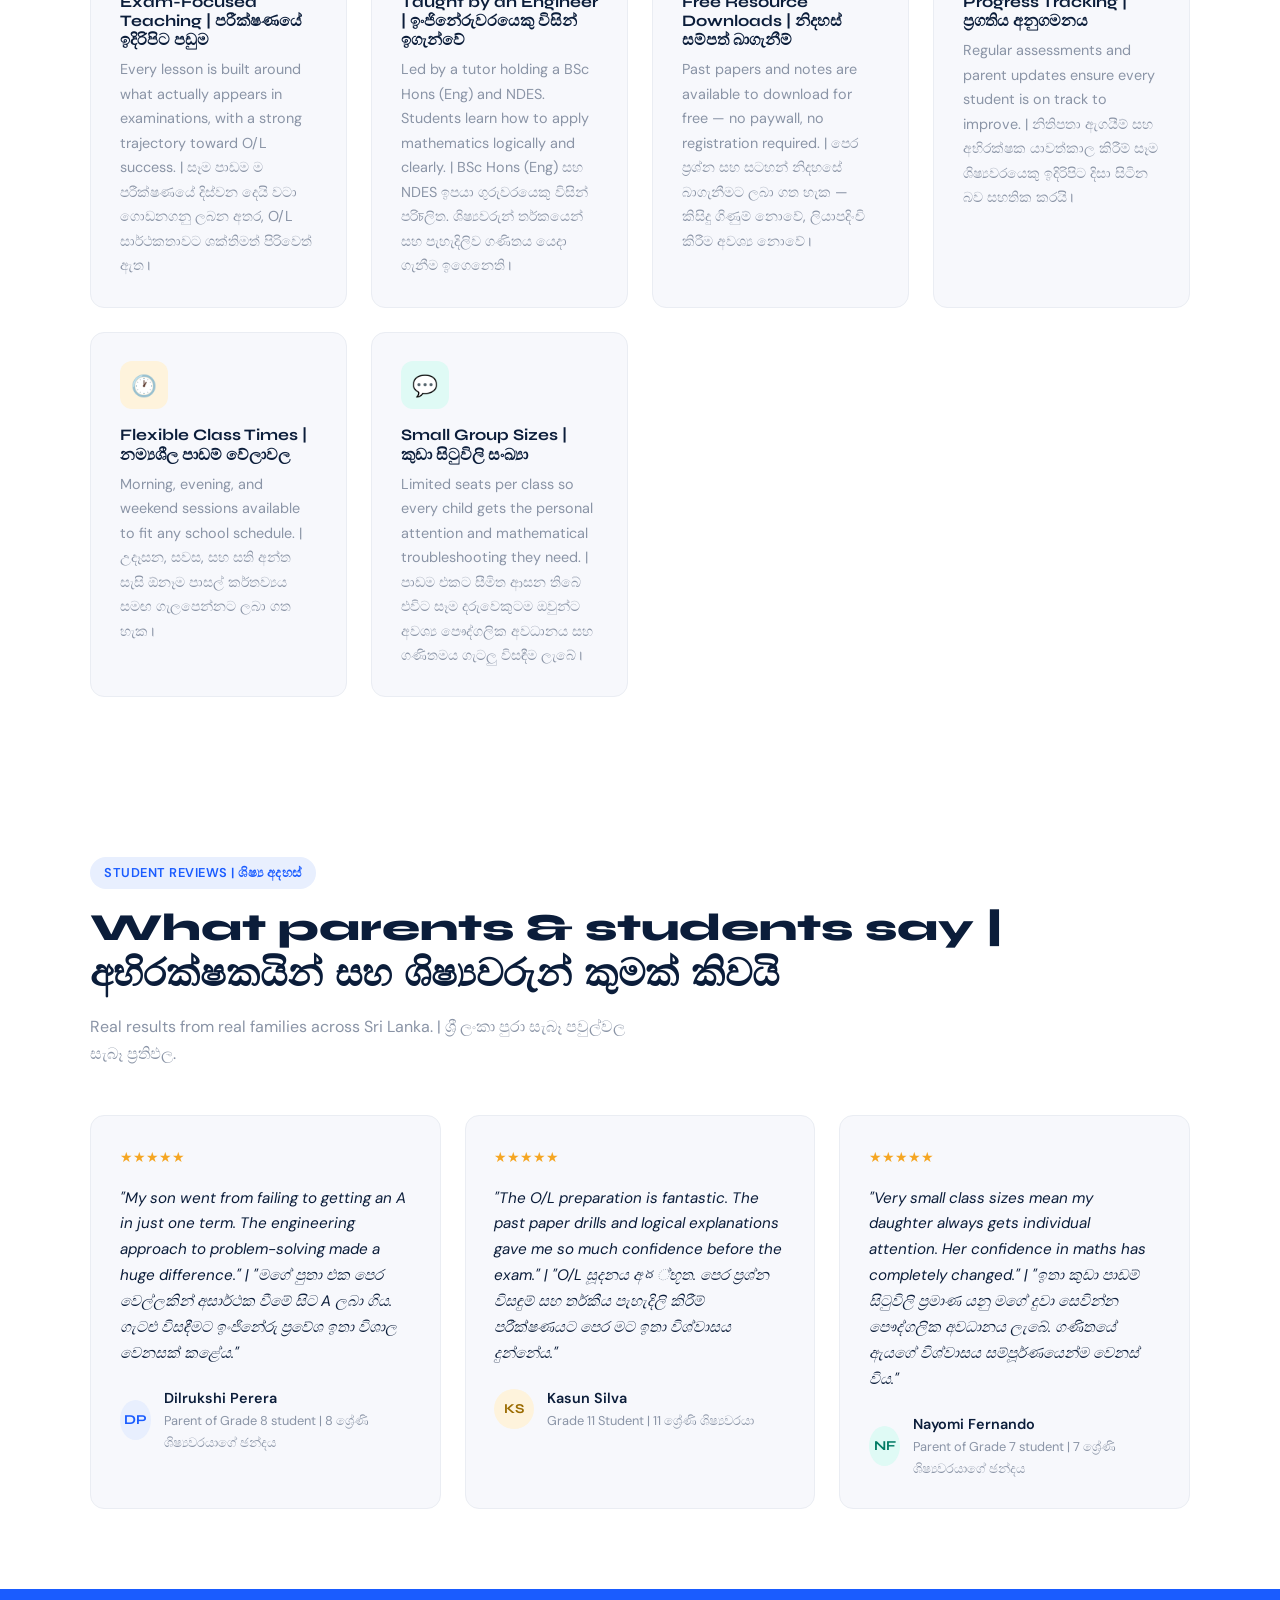
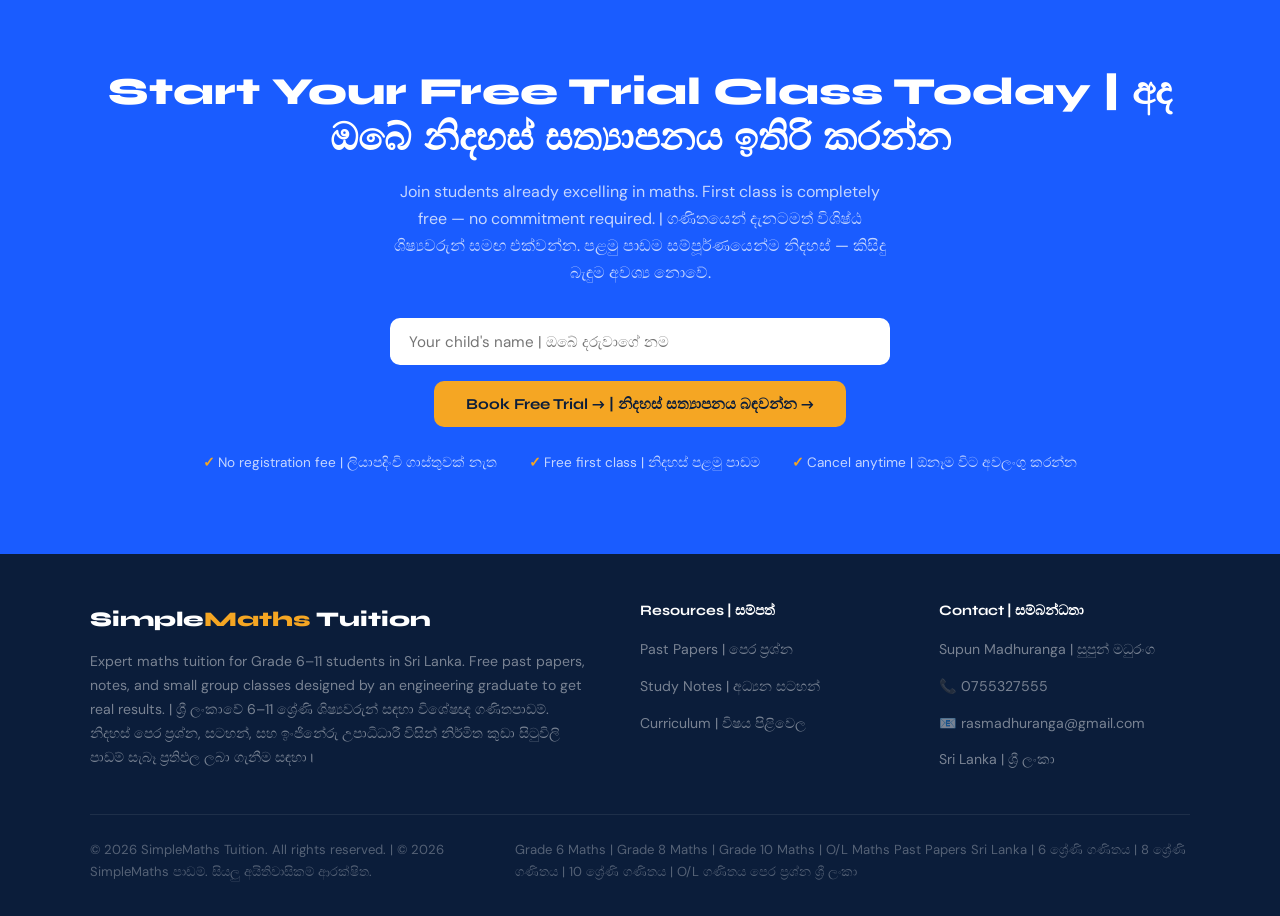
==== commit f81f6bef: "Remake website with proper Sinhala translations - SimpleMaths bilingual (English + Sinhala)" ====
--- a/index.html
+++ b/index.html
@@ -15,25 +15,25 @@
   <div class="nav-logo"><a href="index.html">Simple<span>Maths</span></a></div>
   <ul class="nav-links">
     <li><a href="index.html#why">Why Us | ඇයි අපි</a></li>
-    <li><a href="resources.html">Past Papers & Notes | පුරාණ ප්‍රශ්නපත්‍ර සහ සටහන්</a></li>
+    <li><a href="resources.html">Past Papers & Notes | පෙර ප්‍රශ්ন සහ සටහන්</a></li>
     <li><a href="curriculum.html">Grades | ශ්‍රේණි</a></li>
-    <li><a href="index.html#reviews">Reviews | අදහස්</a></li>
+    <li><a href="index.html#reviews">Reviews | ශිෂ්‍ය අදහස්</a></li>
   </ul>
-  <button class="nav-cta" onclick="openModal()">Enrol Now | ඉතින් ඒකට බැඳෙන්න</button>
+  <button class="nav-cta" onclick="openModal()">Enrol Now | දැන් බඳවන්න</button>
 </nav>
 
 <section class="hero" id="home">
   <div class="hero-inner">
     <div>
-      <div class="hero-badge">Trusted by Students in Sri Lanka | ශ්‍රී ලංකාවේ සිසුන් විශ්වාස කරයි</div>
-      <h1>Master <span class="accent">Maths</span> from Grade 6 to Grade 11 | 6 ශ්‍රේණි සිට 11 ශ්‍රේණි දක්වා ගණිතය ප්‍රගුණ කරන්න</h1>
-      <p>Expert-led tuition classes, free past paper downloads, and comprehensive notes — engineered to help your child score top marks right up to their O/Levels. | විශේෂඥ-මඟින් පරිচලිත පාඩම් පන්තිවල, නොමිලේ පුරාණ ප්‍රශ්නපත්‍ර බාගැනීම්, සහ ඔබේ දරුවා O/Level දක්වා ඉහළ ලකුණු ලබා ගැනීමට උපකාර කිරීමට ඉංජිනේරු කරන ලද සম්පූර්ණ සටහන්।</p>
+      <div class="hero-badge">Trusted by Students in Sri Lanka | ශ්‍රී ලංකාවේ ශිෂ්‍යවරුන් විශ්වාස කරයි</div>
+      <h1>Master <span class="accent">Maths</span> from Grade 6 to Grade 11 | 6 සිට 11 ශ්‍රේණි දක්වා ගණිතය ඉගෙනුවන්න</h1>
+      <p>Expert-led tuition classes, free past paper downloads, and comprehensive notes — engineered to help your child score top marks right up to their O/Levels. | විශේෂඥ සිසිල් ගණිතපාඩම්, නිදහස් පෙර ප්‍රශ්න බාගැනීම් සහ සම්පූර්ණ සටහන් — ඔබේ දරුවා O/Levels දක්වා ඉහළම ලකුණු ලබා ගැනීමට උපකාර කිරීමට ඉංජිනේරු කරන ලද.</p>
       <div class="hero-actions">
-        <button class="btn-primary" onclick="openModal()">Enrol Free Trial | නිදහස් ටेස්ට් පාඩම් ඒකට බැඳෙන්න</button>
-        <a href="resources.html" class="btn-secondary">Download Past Papers | පුරාණ ප්‍රශ්නපත්‍ර බාගන්න</a>
+        <button class="btn-primary" onclick="openModal()">Enrol Free Trial | නිදහස් සත්‍යාපනය බඳවන්න</button>
+        <a href="resources.html" class="btn-secondary">Download Past Papers | පෙර ප්‍රශ්න බාගන්න</a>
       </div>
       <div class="hero-stats">
-        <div class="hero-stat"><strong>O/L</strong><span>Exam Focus | විභාගයේ ඉදිරිපිට</span></div>
+        <div class="hero-stat"><strong>O/L</strong><span>Exam Focus | පරීක්ෂණයට සූදානම්</span></div>
         <div class="hero-stat"><strong>95%</strong><span>Pass Rate | සමීකරණ අනුපාතය</span></div>
         <div class="hero-stat"><strong>BSc.</strong><span>Qualified Tutor | සුදුසු ගුරුවරයා</span></div>
       </div>
@@ -41,23 +41,23 @@
     <div class="hero-visual">
       <div class="hero-card featured">
         <div class="icon">📊</div>
-        <h4>Grade 6–11 Curriculum Aligned | 6–11 ශ්‍රේණි පාඨ්‍යක්‍රම සමන්විත</h4>
-        <p>All lessons follow the official Sri Lanka National Curriculum, building a solid foundation up to the O/L examination. | සියලු පාඩම් ශ්‍රී ලංකා ජාතික පාඨ්‍යක්‍රම අනුගමන කරයි, O/L පරීක්ෂණ දක්වා ශක්තිশාලී පදනම තැනයි।</p>
+        <h4>Grade 6–11 Curriculum Aligned | අධිකරණ 6–11 විෂය පිළිවෙල සමඟ සහකාර</h4>
+        <p>All lessons follow the official Sri Lanka National Curriculum, building a solid foundation up to the O/L examination. | සියලු පාඩම් ශ්‍රී ලංකා ජාතික විෂය පිළිවෙල අනුගමන කරයි, O/L පරීක්ෂණ දක්වා ශක්තිමත් පදනම තැනයි।</p>
       </div>
       <div class="hero-card">
         <div class="icon">📄</div>
-        <h4>Free Past Papers | නිදහස් පුරාණ ප්‍රශ්නපත්‍ර</h4>
-        <p>Download instantly — no sign-up needed. | ක්ષණිකව බාගන්න — ලියාපදිංචි කිරීමක් අවශ්‍ය නොවේ।</p>
+        <h4>Free Past Papers | නිදහස් පෙර ප්‍රශ්න</h4>
+        <p>Download instantly — no sign-up needed. | එකවාරව බාගන්න — ලියාපදිංචි කිරීමක් අවශ්‍ය නොවේ।</p>
       </div>
       <div class="hero-card">
         <div class="icon">📝</div>
         <h4>Full Notes | සම්පූර්ණ සටහන්</h4>
-        <p>Chapter-by-chapter study guides. | පරිච්ඡේද වෙනුවෙන් පෙළ නිර්දේශ කරයි।</p>
+        <p>Chapter-by-chapter study guides. | පරිච්ඡේද වෙන වෙන අධ්‍යන මාර්ගෝපදේශ.</p>
       </div>
       <div class="hero-card">
         <div class="icon">🏆</div>
         <h4>Top Results | ඉහළ ප්‍රතිඵල</h4>
-        <p>Logic-based teaching for high retention. | අධික සංරක්ෂණ සඳහා තර්ක-පාඩම තුන්දර කිරීම।</p>
+        <p>Logic-based teaching for high retention. | තර්කය මත පදනම් වූ ගුරුවරයා, උසස් සිහිකිරීම සඳහා.</p>
       </div>
     </div>
   </div>
@@ -67,39 +67,39 @@
   <div class="section-inner">
     <div class="section-header">
       <span class="section-tag">Why SimpleMaths | ඇයි SimpleMaths</span>
-      <h2 class="section-title">The smarter way to learn maths | ගණිතය ඉගෙනීමේ දක්ෂ ක්‍රමය</h2>
-      <p class="section-sub">We combine expert teaching, structured notes, and real exam practice so students don't just memorize — they understand. | අපි විශේෂඥ පදුම, ව්‍යුහගත සටහන්, සහ සැබෑ විභාගයේ ප්‍රයෝගය එකතු කරන්න එවිට සිසුන්ට මතකයෙන් නොවී තේරුම් ගනු ඇත।</p>
+      <h2 class="section-title">The smarter way to learn maths | ගණිතය ඉගෙනීමේ බුද්ධිමත් ක්‍රමය</h2>
+      <p class="section-sub">We combine expert teaching, structured notes, and real exam practice so students don't just memorize — they understand. | අපි විශේෂඥ පඩුම, ව්‍යුහගත සටහන්, සහ සැබෑ පරීක්ෂණ පුහුණුව සංකලනය කරන අතර ශිෂ්‍යවරුන් පමණක් මතක නොකර තේරුම් ගනු ඇත।</p>
     </div>
     <div class="why-grid">
       <div class="why-card">
         <div class="why-icon blue">🎯</div>
-        <h3>Exam-Focused Teaching | විභාගයේ ඉදිරිපිට පදුම</h3>
-        <p>Every lesson is built around what actually appears in examinations, with a strong trajectory toward O/L success. | සෑම පාඩම ම විභාගයට පෙනෙන දෙයි වටා ඉදිකරන අතර, O/L සාර්ථකතා කරා ශක්තිමත් පිරිවෙත් ඇත।</p>
+        <h3>Exam-Focused Teaching | පරීක්ෂණයේ ඉදිරිපිට පඩුම</h3>
+        <p>Every lesson is built around what actually appears in examinations, with a strong trajectory toward O/L success. | සෑම පාඩම ම පරීක්ෂණයේ දිස්වන දෙයි වටා ගොඩනගනු ලබන අතර, O/L සාර්ථකතාවට ශක්තිමත් පිරිවෙත් ඇත।</p>
       </div>
       <div class="why-card">
         <div class="why-icon gold">👨‍🏫</div>
-        <h3>Taught by an Engineer | ඉංජිනේරුවරයෙකු විසින් පෙළ දුන්නේ</h3>
-        <p>Led by a tutor holding a BSc Hons (Eng) and NDES. Students learn how to apply mathematics logically and clearly. | BSc Hons (Eng) සහ NDES ඉපයා ගුරුවරයෙකු විසින් පරිচලිත කරන ලදී. සිසුන්ට ගණිතය තර්කීයව සහ පැහැදිලිව යෙදා ගැනීමට ඉගෙනෙන්න.</p>
+        <h3>Taught by an Engineer | ඉංජිනේරුවරයෙකු විසින් ඉගැන්වේ</h3>
+        <p>Led by a tutor holding a BSc Hons (Eng) and NDES. Students learn how to apply mathematics logically and clearly. | BSc Hons (Eng) සහ NDES ඉපයා ගුරුවරයෙකු විසින් පරිচලිත. ශිෂ්‍යවරුන් තර්කයෙන් සහ පැහැදිලිව ගණිතය යෙදා ගැනීම ඉගෙනෙති।</p>
       </div>
       <div class="why-card">
         <div class="why-icon teal">📥</div>
         <h3>Free Resource Downloads | නිදහස් සම්පත් බාගැනීම්</h3>
-        <p>Past papers and notes are available to download for free — no paywall, no registration required. | පුරාණ ප්‍රශ්නපත්‍ර සහ සටහන් නිදහසේ බාගැනීමට ලබා ගත හැක — කිසිදු ගිණුම් නොවේ, ලියාපදිංචි කිරීම අවශ්‍ය නොවේ।</p>
+        <p>Past papers and notes are available to download for free — no paywall, no registration required. | පෙර ප්‍රශ්න සහ සටහන් නිදහසේ බාගැනීමට ලබා ගත හැක — කිසිදු ගිණුම් නොවේ, ලියාපදිංචි කිරීම අවශ්‍ය නොවේ।</p>
       </div>
       <div class="why-card">
         <div class="why-icon blue">📈</div>
-        <h3>Progress Tracking | ප්‍රගතිය පෙතපතා තැබීම</h3>
-        <p>Regular assessments and parent updates ensure every student is on track to improve. | නිතිපතා ඇගයීම් සහ අභිරක්ෂක යාවත්කාල කිරීම් සෑම සිසුවක් ද සෙවීමට සහතික කරයි।</p>
+        <h3>Progress Tracking | ප්‍රගතිය අනුගමනය</h3>
+        <p>Regular assessments and parent updates ensure every student is on track to improve. | නිතිපතා ඇගයීම් සහ අභිරක්ෂක යාවත්කාල කිරීම් සෑම ශිෂ්‍යවරයෙකු ඉදිරිපිට දිසා සිටින බව සහතික කරයි।</p>
       </div>
       <div class="why-card">
         <div class="why-icon gold">🕐</div>
         <h3>Flexible Class Times | නම්‍යශීල පාඩම් වේලාවල</h3>
-        <p>Morning, evening, and weekend sessions available to fit any school schedule. | උදෑසන, සවස, සහ සති අන්ත සැසි කිසිදු පාසල් ගිණුම් සමඟ ගැලපෙන්න තිබේ।</p>
+        <p>Morning, evening, and weekend sessions available to fit any school schedule. | උදෑසන, සවස, සහ සති අන්ත සැසි ඕනෑම පාසල් කර්තව්‍යය සමඟ ගැලපෙන්නට ලබා ගත හැක।</p>
       </div>
       <div class="why-card">
         <div class="why-icon teal">💬</div>
-        <h3>Small Group Sizes | කුඩා සමූහ ප්‍රමාණ</h3>
-        <p>Limited seats per class so every child gets the personal attention and mathematical troubleshooting they need. | පාඩම එකට සීමිත ආසන තිබේ එවිට සෑම දරුවෙකුටම ඔවුන්ට අවශ්‍ය පෞද්ගලික අවධානය සහ ගණිතමය දෝෂ තොරතුරු ලැබේ।</p>
+        <h3>Small Group Sizes | කුඩා සිටුවිලි සංඛ්‍යා</h3>
+        <p>Limited seats per class so every child gets the personal attention and mathematical troubleshooting they need. | පාඩම එකට සීමිත ආසන තිබේ එවිට සෑම දරුවෙකුටම ඔවුන්ට අවශ්‍ය පෞද්ගලික අවධානය සහ ගණිතමය ගැටලු විසඳීම ලැබේ।</p>
       </div>
     </div>
   </div>
@@ -108,33 +108,33 @@
 <section id="reviews">
   <div class="section-inner">
     <div class="section-header">
-      <span class="section-tag">Student Reviews | සිසුවන්ගේ අදහස්</span>
-      <h2 class="section-title">What parents & students say | අභිරක්ෂකයින් සහ සිසුන් කුමක් කිවහ හෙයින්</h2>
+      <span class="section-tag">Student Reviews | ශිෂ්‍ය අදහස්</span>
+      <h2 class="section-title">What parents & students say | අභිරක්ෂකයින් සහ ශිෂ්‍යවරුන් කුමක් කිවයි</h2>
       <p class="section-sub">Real results from real families across Sri Lanka. | ශ්‍රී ලංකා පුරා සැබෑ පවුල්වල සැබෑ ප්‍රතිඵල.</p>
     </div>
     <div class="testi-grid">
       <div class="testi-card">
         <div class="testi-stars">★★★★★</div>
-        <p class="testi-text">"My son went from failing to getting an A in just one term. The engineering approach to problem-solving made a huge difference." | "මගේ පුතා එක කාලයකින් අසාර්ථක වීමේ සිට A ලබා ගිය. ගැටළු විසඳීමට ඉංජිනේරු ප්‍රවේශ ඉතා විශාල වෙනසක් කළ."</p>
+        <p class="testi-text">"My son went from failing to getting an A in just one term. The engineering approach to problem-solving made a huge difference." | "මගේ පුතා එක පෙර වෙල්ලකින් අසාර්ථක වීමේ සිට A ලබා ගිය. ගැටළු විසඳීමට ඉංජිනේරු ප්‍රවේශ ඉතා විශාල වෙනසක් කළේය."</p>
         <div class="testi-author">
           <div class="testi-avatar av1">DP</div>
-          <div><div class="testi-name">Dilrukshi Perera</div><div class="testi-grade">Parent of Grade 8 student | 8 ශ්‍රේණි සිසුවෙකුගේ ඡන්දය</div></div>
+          <div><div class="testi-name">Dilrukshi Perera</div><div class="testi-grade">Parent of Grade 8 student | 8 ශ්‍රේණි ශිෂ්‍යවරයාගේ ඡන්දය</div></div>
         </div>
       </div>
       <div class="testi-card">
         <div class="testi-stars">★★★★★</div>
-        <p class="testi-text">"The O/L preparation is fantastic. The past paper drills and logical explanations gave me so much confidence before the exam." | "O/L සූදනය ශ්‍රේෂ්ඨ. පුරාණ ප්‍රශ්නපත්‍ර විසඳුම් සහ තර්කීය පැහැදිලි කිරීම් වලට විභාගයට පෙර මට විශ්වාසය ලබා දුන."</p>
+        <p class="testi-text">"The O/L preparation is fantastic. The past paper drills and logical explanations gave me so much confidence before the exam." | "O/L සූදනය අద්භූත. පෙර ප්‍රශ්න විසඳුම් සහ තර්කීය පැහැදිලි කිරීම් පරීක්ෂණයට පෙර මට ඉතා විශ්වාසය දුන්නේය."</p>
         <div class="testi-author">
           <div class="testi-avatar av2">KS</div>
-          <div><div class="testi-name">Kasun Silva</div><div class="testi-grade">Grade 11 Student | 11 ශ්‍රේණි සිසුවා</div></div>
+          <div><div class="testi-name">Kasun Silva</div><div class="testi-grade">Grade 11 Student | 11 ශ්‍රේණි ශිෂ්‍යවරයා</div></div>
         </div>
       </div>
       <div class="testi-card">
         <div class="testi-stars">★★★★★</div>
-        <p class="testi-text">"Very small class sizes mean my daughter always gets individual attention. Her confidence in maths has completely changed." | "බෙහෙවින් කුඩා පාඩම් ප්‍රමාණ යනු මගේ දුවට ඉතිරි අවධානය ලැබේ. ගණිතයේ ඇයගේ විශ්වාසය සම්පූර්ණයෙන්ම වෙනස් විය."</p>
+        <p class="testi-text">"Very small class sizes mean my daughter always gets individual attention. Her confidence in maths has completely changed." | "ඉතා කුඩා පාඩම් සිටුවිලි ප්‍රමාණ යනු මගේ දුවා සෙවින්න පෞද්ගලික අවධානය ලැබේ. ගණිතයේ ඇයගේ විශ්වාසය සම්පූර්ණයෙන්ම වෙනස් විය."</p>
         <div class="testi-author">
           <div class="testi-avatar av3">NF</div>
-          <div><div class="testi-name">Nayomi Fernando</div><div class="testi-grade">Parent of Grade 7 student | 7 ශ්‍රේණි සිසුවෙකුගේ ඡන්දය</div></div>
+          <div><div class="testi-name">Nayomi Fernando</div><div class="testi-grade">Parent of Grade 7 student | 7 ශ්‍රේණි ශිෂ්‍යවරයාගේ ඡන්දය</div></div>
         </div>
       </div>
     </div>
@@ -143,14 +143,14 @@
 
 <section id="enrol" class="enrol-bg">
   <div class="section-inner enrol-inner">
-    <h2>Start Your Free Trial Class Today | අද ඔබේ නිදහස් ටෙස්ට් පාඩම ඉතින් ඉතිරි කරන්න</h2>
-    <p>Join students already excelling in maths. First class is completely free — no commitment required. | ගණිතයෙන් දැනටමත් විශිෂ්ට සිසුන් සමඟ එක්වන්න. පළමු පාඩම සම්පූර්ණයෙන්ම නිදහස් — කිසිදු බැඳුම අවශ්‍ය නොවේ.</p>
+    <h2>Start Your Free Trial Class Today | අද ඔබේ නිදහස් සත්‍යාපනය ඉතිරි කරන්න</h2>
+    <p>Join students already excelling in maths. First class is completely free — no commitment required. | ගණිතයෙන් දැනටමත් විශිෂ්ඨ ශිෂ්‍යවරුන් සමඟ එක්වන්න. පළමු පාඩම සම්පූර්ණයෙන්ම නිදහස් — කිසිදු බැඳුම අවශ්‍ය නොවේ.</p>
     <div class="enrol-form">
       <input class="enrol-input" type="text" id="enrol-name" placeholder="Your child's name | ඔබේ දරුවාගේ නම" />
-      <button class="enrol-btn" onclick="openModal()">Book Free Trial → | ටෙස්ට් ප���ඩම ගිණුම්කරණය කරන්න →</button>
+      <button class="enrol-btn" onclick="openModal()">Book Free Trial → | නිදහස් සත්‍යාපනය බඳවන්න →</button>
     </div>
     <div class="enrol-features">
-      <span class="enrol-feature">No registration fee | ලියාපදිංචි ගාස්තුවක් නොවේ</span>
+      <span class="enrol-feature">No registration fee | ලියාපදිංචි ගාස්තුවක් නැත</span>
       <span class="enrol-feature">Free first class | නිදහස් පළමු පාඩම</span>
       <span class="enrol-feature">Cancel anytime | ඕනෑම විට අවලංගු කරන්න</span>
     </div>
@@ -162,14 +162,14 @@
     <div class="footer-top">
       <div>
         <div class="footer-logo">Simple<span>Maths</span> Tuition</div>
-        <p class="footer-desc">Expert maths tuition for Grade 6–11 students in Sri Lanka. Free past papers, notes, and small group classes designed by an engineering graduate to get real results. | ශ්‍රී ලංකාවේ 6–11 ශ්‍රේණි සිසුන් සඳහා විශේෂඥ ගණිතය පෙළ දීම. නිදහස් පුරාණ ප්‍රශ්නපත්‍ර, සටහන්, සහ සැබෑ ප්‍රතිඵල ලබා ගැනීම සඳහා ඉංජිනේරු උපාධිධාරී විසින් නිර්මිත කුඩා සමූහ පාඩම්.</p>
+        <p class="footer-desc">Expert maths tuition for Grade 6–11 students in Sri Lanka. Free past papers, notes, and small group classes designed by an engineering graduate to get real results. | ශ්‍රී ලංකාවේ 6–11 ශ්‍රේණි ශිෂ්‍යවරුන් සඳහා විශේෂඥ ගණිතපාඩම්. නිදහස් පෙර ප්‍රශ්න, සටහන්, සහ ඉංජිනේරු උපාධිධාරී විසින් නිර්මිත කුඩා සිටුවිලි පාඩම් සැබෑ ප්‍රතිඵල ලබා ගැනීම සඳහා।</p>
       </div>
       <div class="footer-col">
         <h4>Resources | සම්පත්</h4>
         <ul>
-          <li><a href="resources.html">Past Papers | පුරාණ ප්‍රශ්නපත්‍ර</a></li>
-          <li><a href="resources.html">Study Notes | අධ්‍යනන සටහන්</a></li>
-          <li><a href="curriculum.html">Curriculum | පාඨ්‍යක්‍රම</a></li>
+          <li><a href="resources.html">Past Papers | පෙර ප්‍රශ්න</a></li>
+          <li><a href="resources.html">Study Notes | අධ්‍යන සටහන්</a></li>
+          <li><a href="curriculum.html">Curriculum | විෂය පිළිවෙල</a></li>
         </ul>
       </div>
       <div class="footer-col">
@@ -183,8 +183,8 @@
       </div>
     </div>
     <div class="footer-bottom">
-      <p class="footer-copy">© 2026 SimpleMaths Tuition. All rights reserved. | © 2026 SimpleMaths පෙළ දීම. සියලු අයිතිවාසිකම් ကြိုက්ဖတ်ထားသည်။</p>
-      <p class="footer-seo">Grade 6 Maths | Grade 8 Maths | Grade 10 Maths | O/L Maths Past Papers Sri Lanka | 6 ශ්‍රේණි ගණිතය | 8 ශ්‍රේණි ගණිතය | 10 ශ්‍රේණි ගණිතය | O/L ගණිතය පුරාණ ප්‍රශ්නපත්‍ර ශ්‍රී ලංකා</p>
+      <p class="footer-copy">© 2026 SimpleMaths Tuition. All rights reserved. | © 2026 SimpleMaths පාඩම්. සියලු අයිතිවාසිකම් ආරක්ෂිත.</p>
+      <p class="footer-seo">Grade 6 Maths | Grade 8 Maths | Grade 10 Maths | O/L Maths Past Papers Sri Lanka | 6 ශ්‍රේණි ගණිතය | 8 ශ්‍රේණි ගණිතය | 10 ශ්‍රේණි ගණිතය | O/L ගණිතය පෙර ප්‍රශ්න ශ්‍රී ලංකා</p>
     </div>
   </div>
 </footer>
@@ -192,10 +192,10 @@
 <div class="modal-overlay" id="modal">
   <div class="modal">
     <button class="modal-close" onclick="closeModal()">✕</button>
-    <h3>Book Your Free Trial | ඔබේ නිදහස් ටෙස්ට්ය ගිණුම්කරණය කරන්න</h3>
-    <p>Fill in the details below and we'll confirm your free trial class within 24 hours. | පහත දී ඇති විස්තර පුරවන්න සහ අපි 24 පැයක් ඉතුරුවලින් ඔබේ නිදහස් ටෙස්ට් පාඩම සනාក්‍ෂණය කරන්නෙමු.</p>
+    <h3>Book Your Free Trial | ඔබේ නිදහස් සත්‍යාපනය බඳවන්න</h3>
+    <p>Fill in the details below and we'll confirm your free trial class within 24 hours. | පහත දී ඇති තොරතුරු පුරවන්න සහ අපි 24 පැයක් ඉතුරුවලින් ඔබේ නිදහස් සත්‍යාපනය තහවුරු කරන්නෙමු.</p>
     <div id="modal-form">
-      <div class="form-group"><label>Student Name | සිසුවාගේ නම</label><input type="text" placeholder="e.g. Kasun Perera | උදා. කසුන් පෙරේරා" /></div>
+      <div class="form-group"><label>Student Name | ශිෂ්‍යවරයාගේ නම</label><input type="text" placeholder="e.g. Kasun Perera | උදා. කසුන් පෙරේරා" /></div>
       <div class="form-group"><label>Grade | ශ්‍රේණි</label>
         <select>
           <option>Select Grade | ශ්‍රේණි තෝරා ගන්න</option>
@@ -210,12 +210,12 @@
           <option>Morning (8am–12pm) | උදෑසන (8am–12pm)</option><option>Evening (4pm–7pm) | සවස (4pm–7pm)</option><option>Weekend | සති අන්ත</option>
         </select>
       </div>
-      <button class="modal-submit" onclick="submitForm()">Confirm Free Trial → | නිදහස් ටෙස්ට්ය සනාක්‍ෂණය කරන්න →</button>
+      <button class="modal-submit" onclick="submitForm()">Confirm Free Trial → | නිදහස් සත්‍යාපනය තහවුරු කරන්න →</button>
     </div>
     <div class="success-msg" id="success-msg">
       <div class="tick">✅</div>
-      <h4>You're booked! | ඔබ ගිණුම්කරණය කර ඇත!</h4>
-      <p>We'll call you within 24 hours to confirm your free trial class. Welcome! | අපි 24 පැයක් ඉතුරුවලින් ඔබේ නිදහස් ටෙස්ට් පාඩම සනාක්‍ෂණය කරන්න ඔබ ඇමතිමු. ස්වාගතයි!</p>
+      <h4>You're booked! | ඔබ බඳවාගෙන ඇත!</h4>
+      <p>We'll call you within 24 hours to confirm your free trial class. Welcome! | අපි 24 පැයක් ඉතුරුවලින් ඔබේ නිදහස් සත්‍යාපනය තහවුරු කිරීමට ඔබ ඇමතිමු. ස්වාගතයි!</p>
     </div>
   </div>
 </div>
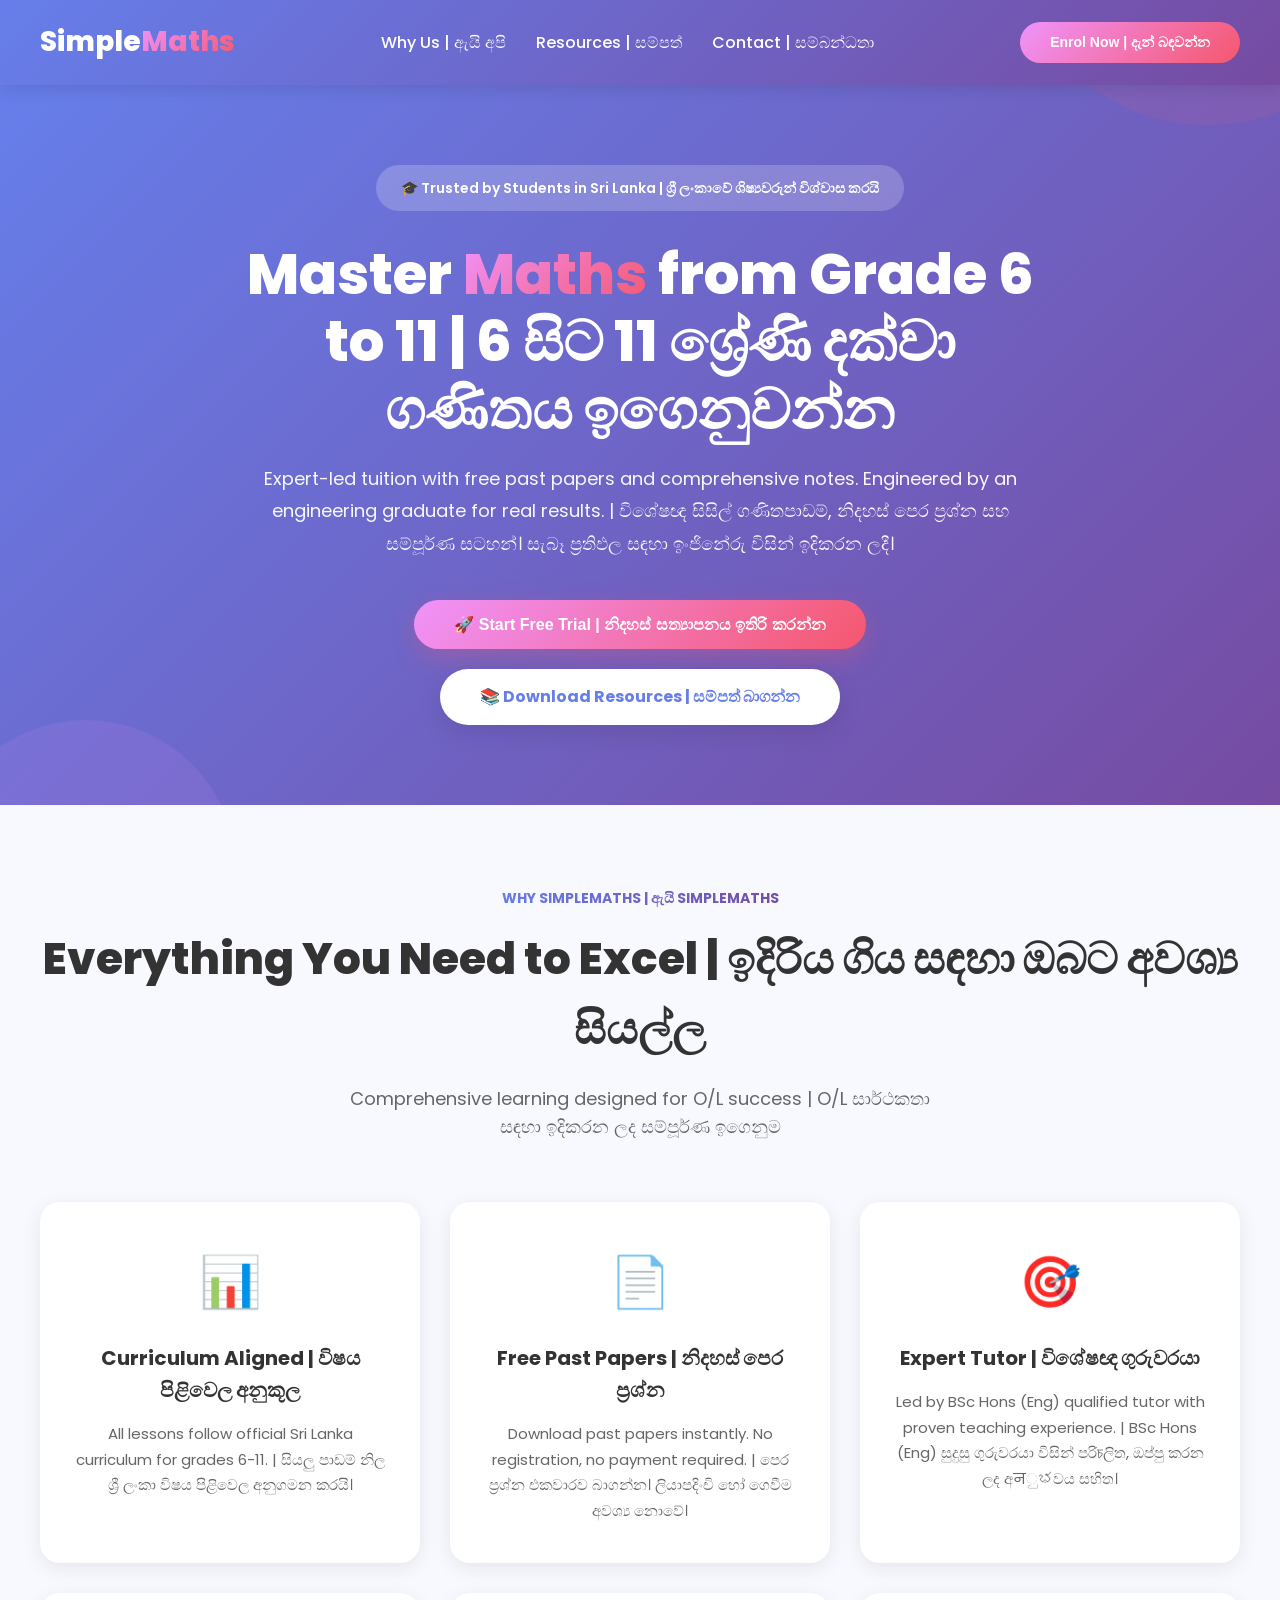
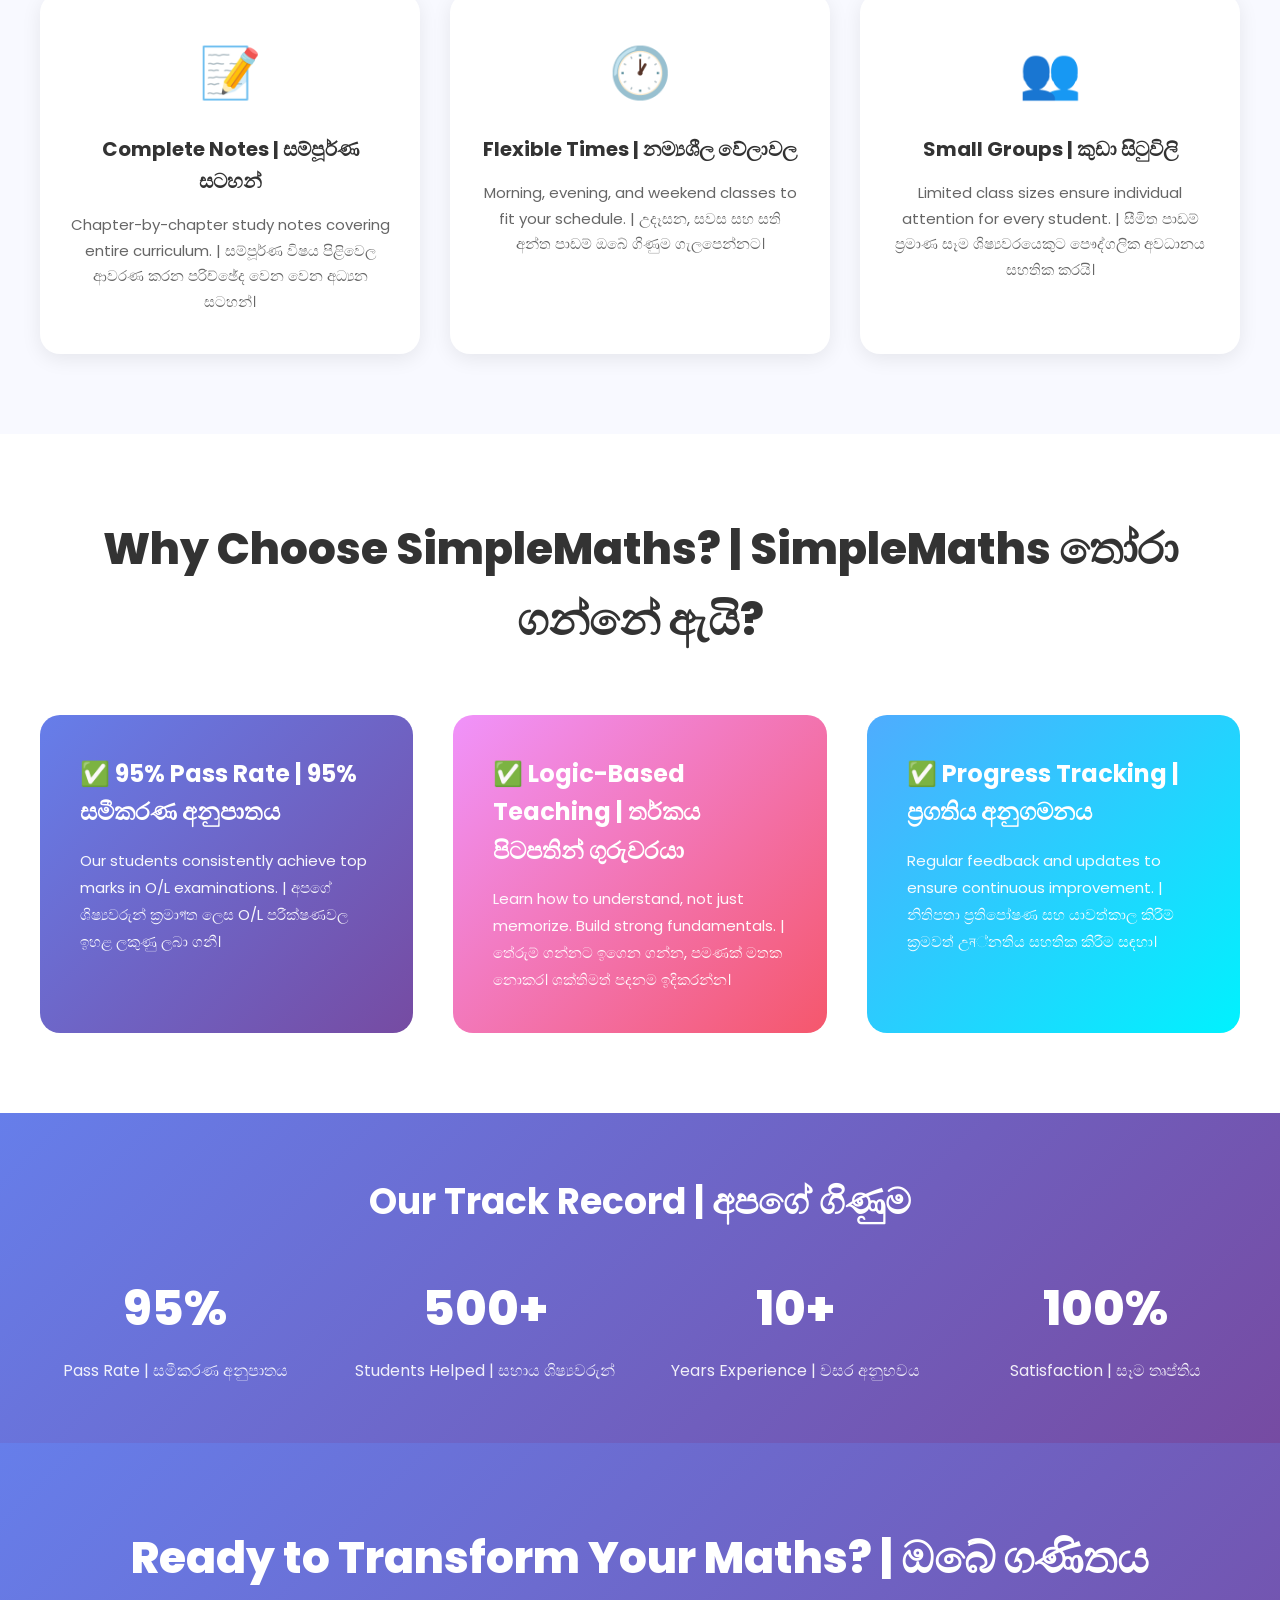
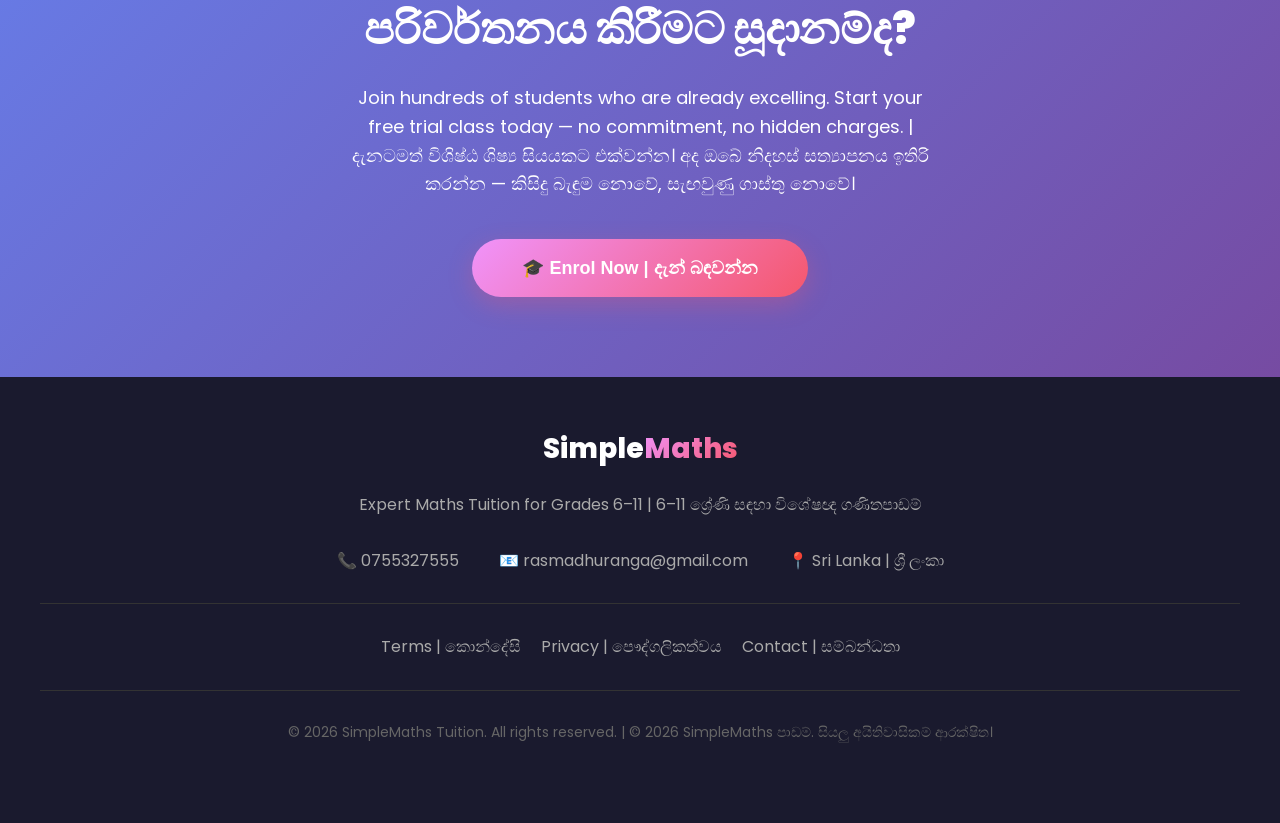
==== commit 11913170: "Complete redesign: SimpleMaths with attractive colorful marketing layout, removed student reviews, s" ====
--- a/index.html
+++ b/index.html
@@ -4,222 +4,816 @@
     <meta charset="UTF-8">
     <meta name="viewport" content="width=device-width, initial-scale=1.0">
     <title>SimpleMaths | Grade 6–11 Tuition | Sri Lanka</title>
-    <meta name="description" content="Top-rated maths tuition for Grade 6–11 students in Sri Lanka. Expert-led classes designed by an engineering professional.">
+    <meta name="description" content="Expert maths tuition for Grade 6–11 students in Sri Lanka.">
     <link rel="preconnect" href="https://fonts.googleapis.com">
-    <link href="https://fonts.googleapis.com/css2?family=Syne:wght@400;600;700;800&family=DM+Sans:wght@300;400;500&display=swap" rel="stylesheet">
-    <link rel="stylesheet" href="css/style.css">
+    <link href="https://fonts.googleapis.com/css2?family=Poppins:wght@300;400;600;700;800&display=swap" rel="stylesheet">
+    <style>
+        * {
+            margin: 0;
+            padding: 0;
+            box-sizing: border-box;
+        }
+
+        body {
+            font-family: 'Poppins', sans-serif;
+            line-height: 1.6;
+            color: #333;
+        }
+
+        /* Navigation */
+        nav {
+            display: flex;
+            justify-content: space-between;
+            align-items: center;
+            padding: 20px 40px;
+            background: linear-gradient(135deg, #667eea 0%, #764ba2 100%);
+            box-shadow: 0 4px 15px rgba(0,0,0,0.1);
+            position: sticky;
+            top: 0;
+            z-index: 100;
+        }
+
+        nav .logo {
+            font-size: 28px;
+            font-weight: 800;
+            color: white;
+            text-decoration: none;
+        }
+
+        nav .logo span {
+            background: linear-gradient(135deg, #f093fb 0%, #f5576c 100%);
+            -webkit-background-clip: text;
+            -webkit-text-fill-color: transparent;
+            background-clip: text;
+        }
+
+        nav ul {
+            display: flex;
+            list-style: none;
+            gap: 30px;
+        }
+
+        nav ul li a {
+            color: white;
+            text-decoration: none;
+            font-weight: 500;
+            transition: all 0.3s ease;
+        }
+
+        nav ul li a:hover {
+            color: #f5576c;
+            transform: translateY(-2px);
+        }
+
+        nav button {
+            background: linear-gradient(135deg, #f093fb 0%, #f5576c 100%);
+            color: white;
+            border: none;
+            padding: 12px 30px;
+            border-radius: 25px;
+            font-weight: 600;
+            cursor: pointer;
+            transition: all 0.3s ease;
+            font-size: 14px;
+        }
+
+        nav button:hover {
+            transform: scale(1.05);
+            box-shadow: 0 8px 20px rgba(245, 87, 108, 0.4);
+        }
+
+        /* Hero Section */
+        .hero {
+            background: linear-gradient(135deg, #667eea 0%, #764ba2 100%);
+            color: white;
+            padding: 80px 40px;
+            text-align: center;
+            min-height: 600px;
+            display: flex;
+            align-items: center;
+            justify-content: center;
+            position: relative;
+            overflow: hidden;
+        }
+
+        .hero::before {
+            content: "";
+            position: absolute;
+            top: -50%;
+            right: -10%;
+            width: 400px;
+            height: 400px;
+            background: rgba(245, 87, 108, 0.1);
+            border-radius: 50%;
+        }
+
+        .hero::after {
+            content: "";
+            position: absolute;
+            bottom: -30%;
+            left: -5%;
+            width: 300px;
+            height: 300px;
+            background: rgba(240, 147, 251, 0.1);
+            border-radius: 50%;
+        }
+
+        .hero-content {
+            position: relative;
+            z-index: 2;
+            max-width: 800px;
+        }
+
+        .hero-badge {
+            display: inline-block;
+            background: rgba(255,255,255,0.2);
+            padding: 12px 25px;
+            border-radius: 25px;
+            margin-bottom: 30px;
+            font-size: 14px;
+            font-weight: 600;
+        }
+
+        .hero h1 {
+            font-size: 56px;
+            font-weight: 800;
+            margin-bottom: 20px;
+            line-height: 1.2;
+        }
+
+        .hero h1 .highlight {
+            background: linear-gradient(135deg, #f093fb 0%, #f5576c 100%);
+            -webkit-background-clip: text;
+            -webkit-text-fill-color: transparent;
+            background-clip: text;
+        }
+
+        .hero p {
+            font-size: 18px;
+            margin-bottom: 40px;
+            opacity: 0.95;
+            line-height: 1.8;
+        }
+
+        .hero-buttons {
+            display: flex;
+            gap: 20px;
+            justify-content: center;
+            flex-wrap: wrap;
+        }
+
+        .btn-primary, .btn-secondary {
+            padding: 15px 40px;
+            border: none;
+            border-radius: 30px;
+            font-weight: 700;
+            font-size: 16px;
+            cursor: pointer;
+            transition: all 0.3s ease;
+            text-decoration: none;
+            display: inline-block;
+        }
+
+        .btn-primary {
+            background: linear-gradient(135deg, #f093fb 0%, #f5576c 100%);
+            color: white;
+            box-shadow: 0 8px 25px rgba(245, 87, 108, 0.3);
+        }
+
+        .btn-primary:hover {
+            transform: translateY(-4px);
+            box-shadow: 0 12px 35px rgba(245, 87, 108, 0.4);
+        }
+
+        .btn-secondary {
+            background: white;
+            color: #667eea;
+            box-shadow: 0 8px 25px rgba(0,0,0,0.1);
+        }
+
+        .btn-secondary:hover {
+            transform: translateY(-4px);
+            background: #f0f0f0;
+        }
+
+        /* Features Section */
+        .features {
+            padding: 80px 40px;
+            background: #f8f9ff;
+        }
+
+        .section-header {
+            text-align: center;
+            margin-bottom: 60px;
+        }
+
+        .section-tag {
+            display: inline-block;
+            background: linear-gradient(135deg, #667eea 0%, #764ba2 100%);
+            -webkit-background-clip: text;
+            -webkit-text-fill-color: transparent;
+            background-clip: text;
+            font-weight: 700;
+            font-size: 14px;
+            text-transform: uppercase;
+            margin-bottom: 15px;
+        }
+
+        .section-title {
+            font-size: 44px;
+            font-weight: 800;
+            margin-bottom: 20px;
+            color: #333;
+        }
+
+        .section-subtitle {
+            font-size: 18px;
+            color: #666;
+            max-width: 600px;
+            margin: 0 auto;
+        }
+
+        .features-grid {
+            display: grid;
+            grid-template-columns: repeat(auto-fit, minmax(280px, 1fr));
+            gap: 30px;
+        }
+
+        .feature-card {
+            background: white;
+            padding: 40px 30px;
+            border-radius: 20px;
+            text-align: center;
+            box-shadow: 0 5px 20px rgba(0,0,0,0.08);
+            transition: all 0.3s ease;
+        }
+
+        .feature-card:hover {
+            transform: translateY(-10px);
+            box-shadow: 0 15px 40px rgba(0,0,0,0.15);
+        }
+
+        .feature-icon {
+            font-size: 50px;
+            margin-bottom: 20px;
+        }
+
+        .feature-card h3 {
+            font-size: 20px;
+            margin-bottom: 15px;
+            color: #333;
+        }
+
+        .feature-card p {
+            color: #666;
+            font-size: 15px;
+            line-height: 1.7;
+        }
+
+        /* Stats Section */
+        .stats {
+            background: linear-gradient(135deg, #667eea 0%, #764ba2 100%);
+            color: white;
+            padding: 60px 40px;
+            text-align: center;
+        }
+
+        .stats-grid {
+            display: grid;
+            grid-template-columns: repeat(auto-fit, minmax(200px, 1fr));
+            gap: 40px;
+            margin-top: 40px;
+        }
+
+        .stat-item h2 {
+            font-size: 48px;
+            font-weight: 800;
+            margin-bottom: 10px;
+        }
+
+        .stat-item p {
+            font-size: 16px;
+            opacity: 0.9;
+        }
+
+        /* Why Section */
+        .why {
+            padding: 80px 40px;
+            background: white;
+        }
+
+        .why-grid {
+            display: grid;
+            grid-template-columns: repeat(auto-fit, minmax(300px, 1fr));
+            gap: 40px;
+            margin-top: 50px;
+        }
+
+        .why-card {
+            padding: 40px;
+            border-radius: 20px;
+            background: linear-gradient(135deg, #667eea 0%, #764ba2 100%);
+            color: white;
+            transition: all 0.3s ease;
+        }
+
+        .why-card:nth-child(2) {
+            background: linear-gradient(135deg, #f093fb 0%, #f5576c 100%);
+        }
+
+        .why-card:nth-child(3) {
+            background: linear-gradient(135deg, #4facfe 0%, #00f2fe 100%);
+        }
+
+        .why-card:hover {
+            transform: translateY(-8px);
+            box-shadow: 0 15px 40px rgba(0,0,0,0.2);
+        }
+
+        .why-card h3 {
+            font-size: 24px;
+            margin-bottom: 15px;
+        }
+
+        .why-card p {
+            font-size: 15px;
+            line-height: 1.8;
+            opacity: 0.95;
+        }
+
+        /* CTA Section */
+        .cta {
+            background: linear-gradient(135deg, #667eea 0%, #764ba2 100%);
+            color: white;
+            padding: 80px 40px;
+            text-align: center;
+        }
+
+        .cta h2 {
+            font-size: 44px;
+            font-weight: 800;
+            margin-bottom: 20px;
+        }
+
+        .cta p {
+            font-size: 18px;
+            margin-bottom: 40px;
+            max-width: 600px;
+            margin-left: auto;
+            margin-right: auto;
+        }
+
+        /* Footer */
+        footer {
+            background: #1a1a2e;
+            color: white;
+            padding: 50px 40px;
+            text-align: center;
+        }
+
+        .footer-content {
+            margin-bottom: 30px;
+        }
+
+        .footer-logo {
+            font-size: 28px;
+            font-weight: 800;
+            margin-bottom: 20px;
+        }
+
+        .footer-links {
+            display: flex;
+            justify-content: center;
+            gap: 40px;
+            margin: 30px 0;
+            flex-wrap: wrap;
+        }
+
+        .footer-links a {
+            color: #aaa;
+            text-decoration: none;
+            transition: all 0.3s ease;
+        }
+
+        .footer-links a:hover {
+            color: white;
+        }
+
+        .footer-divider {
+            border-top: 1px solid #333;
+            margin: 30px 0;
+        }
+
+        .footer-copy {
+            font-size: 14px;
+            color: #666;
+        }
+
+        /* Modal */
+        .modal-overlay {
+            display: none;
+            position: fixed;
+            top: 0;
+            left: 0;
+            right: 0;
+            bottom: 0;
+            background: rgba(0,0,0,0.7);
+            z-index: 1000;
+            align-items: center;
+            justify-content: center;
+        }
+
+        .modal-overlay.active {
+            display: flex;
+        }
+
+        .modal {
+            background: white;
+            padding: 50px;
+            border-radius: 20px;
+            max-width: 500px;
+            width: 90%;
+            box-shadow: 0 20px 60px rgba(0,0,0,0.3);
+            animation: slideUp 0.3s ease;
+        }
+
+        @keyframes slideUp {
+            from {
+                opacity: 0;
+                transform: translateY(50px);
+            }
+            to {
+                opacity: 1;
+                transform: translateY(0);
+            }
+        }
+
+        .modal-close {
+            float: right;
+            background: none;
+            border: none;
+            font-size: 28px;
+            cursor: pointer;
+            color: #999;
+        }
+
+        .modal h3 {
+            font-size: 28px;
+            margin-bottom: 20px;
+            color: #333;
+        }
+
+        .modal p {
+            color: #666;
+            margin-bottom: 30px;
+        }
+
+        .form-group {
+            margin-bottom: 20px;
+        }
+
+        .form-group label {
+            display: block;
+            font-weight: 600;
+            margin-bottom: 8px;
+            color: #333;
+        }
+
+        .form-group input,
+        .form-group select {
+            width: 100%;
+            padding: 12px 15px;
+            border: 2px solid #e0e0e0;
+            border-radius: 10px;
+            font-family: 'Poppins', sans-serif;
+            font-size: 14px;
+            transition: all 0.3s ease;
+        }
+
+        .form-group input:focus,
+        .form-group select:focus {
+            outline: none;
+            border-color: #667eea;
+            box-shadow: 0 0 0 3px rgba(102, 126, 234, 0.1);
+        }
+
+        .modal-submit {
+            width: 100%;
+            background: linear-gradient(135deg, #667eea 0%, #764ba2 100%);
+            color: white;
+            border: none;
+            padding: 15px;
+            border-radius: 10px;
+            font-weight: 700;
+            cursor: pointer;
+            transition: all 0.3s ease;
+            font-size: 16px;
+        }
+
+        .modal-submit:hover {
+            transform: translateY(-2px);
+            box-shadow: 0 8px 20px rgba(102, 126, 234, 0.3);
+        }
+
+        .success-msg {
+            display: none;
+            text-align: center;
+            color: #27ae60;
+        }
+
+        .success-msg .tick {
+            font-size: 50px;
+            margin-bottom: 20px;
+        }
+
+        /* Responsive */
+        @media (max-width: 768px) {
+            nav {
+                flex-direction: column;
+                gap: 20px;
+                padding: 15px 20px;
+            }
+
+            nav ul {
+                flex-direction: column;
+                gap: 15px;
+                text-align: center;
+            }
+
+            .hero {
+                padding: 50px 20px;
+                min-height: 400px;
+            }
+
+            .hero h1 {
+                font-size: 36px;
+            }
+
+            .hero p {
+                font-size: 16px;
+            }
+
+            .section-title {
+                font-size: 32px;
+            }
+
+            .hero-buttons {
+                flex-direction: column;
+            }
+
+            .btn-primary, .btn-secondary {
+                width: 100%;
+            }
+
+            .features, .why, .cta, .stats {
+                padding: 50px 20px;
+            }
+
+            .why-grid {
+                grid-template-columns: 1fr;
+            }
+
+            .modal {
+                padding: 30px;
+            }
+        }
+    </style>
 </head>
 <body>
 
 <nav>
-  <div class="nav-logo"><a href="index.html">Simple<span>Maths</span></a></div>
-  <ul class="nav-links">
-    <li><a href="index.html#why">Why Us | ඇයි අපි</a></li>
-    <li><a href="resources.html">Past Papers & Notes | පෙර ප්‍රශ්ন සහ සටහන්</a></li>
-    <li><a href="curriculum.html">Grades | ශ්‍රේණි</a></li>
-    <li><a href="index.html#reviews">Reviews | ශිෂ්‍ය අදහස්</a></li>
-  </ul>
-  <button class="nav-cta" onclick="openModal()">Enrol Now | දැන් බඳවන්න</button>
+    <a href="index.html" class="logo">Simple<span>Maths</span></a>
+    <ul>
+        <li><a href="#features">Why Us | ඇයි අපි</a></li>
+        <li><a href="#resources">Resources | සම්පත්</a></li>
+        <li><a href="#contact">Contact | සම්බන්ධතා</a></li>
+    </ul>
+    <button onclick="openModal()">Enrol Now | දැන් බඳවන්න</button>
 </nav>
 
-<section class="hero" id="home">
-  <div class="hero-inner">
-    <div>
-      <div class="hero-badge">Trusted by Students in Sri Lanka | ශ්‍රී ලංකාවේ ශිෂ්‍යවරුන් විශ්වාස කරයි</div>
-      <h1>Master <span class="accent">Maths</span> from Grade 6 to Grade 11 | 6 සිට 11 ශ්‍රේණි දක්වා ගණිතය ඉගෙනුවන්න</h1>
-      <p>Expert-led tuition classes, free past paper downloads, and comprehensive notes — engineered to help your child score top marks right up to their O/Levels. | විශේෂඥ සිසිල් ගණිතපාඩම්, නිදහස් පෙර ප්‍රශ්න බාගැනීම් සහ සම්පූර්ණ සටහන් — ඔබේ දරුවා O/Levels දක්වා ඉහළම ලකුණු ලබා ගැනීමට උපකාර කිරීමට ඉංජිනේරු කරන ලද.</p>
-      <div class="hero-actions">
-        <button class="btn-primary" onclick="openModal()">Enrol Free Trial | නිදහස් සත්‍යාපනය බඳවන්න</button>
-        <a href="resources.html" class="btn-secondary">Download Past Papers | පෙර ප්‍රශ්න බාගන්න</a>
-      </div>
-      <div class="hero-stats">
-        <div class="hero-stat"><strong>O/L</strong><span>Exam Focus | පරීක්ෂණයට සූදානම්</span></div>
-        <div class="hero-stat"><strong>95%</strong><span>Pass Rate | සමීකරණ අනුපාතය</span></div>
-        <div class="hero-stat"><strong>BSc.</strong><span>Qualified Tutor | සුදුසු ගුරුවරයා</span></div>
-      </div>
+<section class="hero">
+    <div class="hero-content">
+        <div class="hero-badge">🎓 Trusted by Students in Sri Lanka | ශ්‍රී ලංකාවේ ශිෂ්‍යවරුන් විශ්වාස කරයි</div>
+        <h1>Master <span class="highlight">Maths</span> from Grade 6 to 11 | 6 සිට 11 ශ්‍රේණි දක්වා ගණිතය ඉගෙනුවන්න</h1>
+        <p>Expert-led tuition with free past papers and comprehensive notes. Engineered by an engineering graduate for real results. | විශේෂඥ සිසිල් ගණිතපාඩම්, නිදහස් පෙර ප්‍රශ්න සහ සම්පූර්ණ සටහන්। සැබෑ ප්‍රතිඵල සඳහා ඉංජිනේරු විසින් ඉදිකරන ලදී।</p>
+        <div class="hero-buttons">
+            <button class="btn-primary" onclick="openModal()">🚀 Start Free Trial | නිදහස් සත්‍යාපනය ඉතිරි කරන්න</button>
+            <a href="#resources" class="btn-secondary">📚 Download Resources | සම්පත් බාගන්න</a>
+        </div>
     </div>
-    <div class="hero-visual">
-      <div class="hero-card featured">
-        <div class="icon">📊</div>
-        <h4>Grade 6–11 Curriculum Aligned | අධිකරණ 6–11 විෂය පිළිවෙල සමඟ සහකාර</h4>
-        <p>All lessons follow the official Sri Lanka National Curriculum, building a solid foundation up to the O/L examination. | සියලු පාඩම් ශ්‍රී ලංකා ජාතික විෂය පිළිවෙල අනුගමන කරයි, O/L පරීක්ෂණ දක්වා ශක්තිමත් පදනම තැනයි।</p>
-      </div>
-      <div class="hero-card">
-        <div class="icon">📄</div>
-        <h4>Free Past Papers | නිදහස් පෙර ප්‍රශ්න</h4>
-        <p>Download instantly — no sign-up needed. | එකවාරව බාගන්න — ලියාපදිංචි කිරීමක් අවශ්‍ය නොවේ।</p>
-      </div>
-      <div class="hero-card">
-        <div class="icon">📝</div>
-        <h4>Full Notes | සම්පූර්ණ සටහන්</h4>
-        <p>Chapter-by-chapter study guides. | පරිච්ඡේද වෙන වෙන අධ්‍යන මාර්ගෝපදේශ.</p>
-      </div>
-      <div class="hero-card">
-        <div class="icon">🏆</div>
-        <h4>Top Results | ඉහළ ප්‍රතිඵල</h4>
-        <p>Logic-based teaching for high retention. | තර්කය මත පදනම් වූ ගුරුවරයා, උසස් සිහිකිරීම සඳහා.</p>
-      </div>
+</section>
+
+<section class="features" id="features">
+    <div class="section-header">
+        <div class="section-tag">Why SimpleMaths | ඇයි SimpleMaths</div>
+        <h2 class="section-title">Everything You Need to Excel | ඉදිරිය ගිය සඳහා ඔබට අවශ්‍ය සියල්ල</h2>
+        <p class="section-subtitle">Comprehensive learning designed for O/L success | O/L සාර්ථකතා සඳහා ඉදිකරන ලද සම්පූර්ණ ඉගෙනුම</p>
     </div>
-  </div>
+    <div class="features-grid">
+        <div class="feature-card">
+            <div class="feature-icon">📊</div>
+            <h3>Curriculum Aligned | විෂය පිළිවෙල අනුකූල</h3>
+            <p>All lessons follow official Sri Lanka curriculum for grades 6-11. | සියලු පාඩම් නිල ශ්‍රී ලංකා විෂය පිළිවෙල අනුගමන කරයි।</p>
+        </div>
+        <div class="feature-card">
+            <div class="feature-icon">📄</div>
+            <h3>Free Past Papers | නිදහස් පෙර ප්‍රශ්න</h3>
+            <p>Download past papers instantly. No registration, no payment required. | පෙර ප්‍රශ්න එකවාරව බාගන්න। ලියාපදිංචි හෝ ගෙවීම අවශ්‍ය නොවේ।</p>
+        </div>
+        <div class="feature-card">
+            <div class="feature-icon">🎯</div>
+            <h3>Expert Tutor | විශේෂඥ ගුරුවරයා</h3>
+            <p>Led by BSc Hons (Eng) qualified tutor with proven teaching experience. | BSc Hons (Eng) සුදුසු ගුරුවරයා විසින් පරිচලිත, ඔප්පු කරන ලද අनුభවය සහිත।</p>
+        </div>
+        <div class="feature-card">
+            <div class="feature-icon">📝</div>
+            <h3>Complete Notes | සම්පූර්ණ සටහන්</h3>
+            <p>Chapter-by-chapter study notes covering entire curriculum. | සම්පූර්ණ විෂය පිළිවෙල ආවරණ කරන පරිච්ඡේද වෙන වෙන අධ්‍යන සටහන්।</p>
+        </div>
+        <div class="feature-card">
+            <div class="feature-icon">🕐</div>
+            <h3>Flexible Times | නම්‍යශීල වේලාවල</h3>
+            <p>Morning, evening, and weekend classes to fit your schedule. | උදෑසන, සවස සහ සති අන්ත පාඩම් ඔබේ ගිණුම ගැලපෙන්නට।</p>
+        </div>
+        <div class="feature-card">
+            <div class="feature-icon">👥</div>
+            <h3>Small Groups | කුඩා සිටුවිලි</h3>
+            <p>Limited class sizes ensure individual attention for every student. | සීමිත පාඩම් ප්‍රමාණ සෑම ශිෂ්‍යවරයෙකුට පෞද්ගලික අවධානය සහතික කරයි।</p>
+        </div>
+    </div>
 </section>
 
-<section id="why">
-  <div class="section-inner">
+<section class="why" id="why">
     <div class="section-header">
-      <span class="section-tag">Why SimpleMaths | ඇයි SimpleMaths</span>
-      <h2 class="section-title">The smarter way to learn maths | ගණිතය ඉගෙනීමේ බුද්ධිමත් ක්‍රමය</h2>
-      <p class="section-sub">We combine expert teaching, structured notes, and real exam practice so students don't just memorize — they understand. | අපි විශේෂඥ පඩුම, ව්‍යුහගත සටහන්, සහ සැබෑ පරීක්ෂණ පුහුණුව සංකලනය කරන අතර ශිෂ්‍යවරුන් පමණක් මතක නොකර තේරුම් ගනු ඇත।</p>
+        <h2 class="section-title">Why Choose SimpleMaths? | SimpleMaths තෝරා ගන්නේ ඇයි?</h2>
     </div>
     <div class="why-grid">
-      <div class="why-card">
-        <div class="why-icon blue">🎯</div>
-        <h3>Exam-Focused Teaching | පරීක්ෂණයේ ඉදිරිපිට පඩුම</h3>
-        <p>Every lesson is built around what actually appears in examinations, with a strong trajectory toward O/L success. | සෑම පාඩම ම පරීක්ෂණයේ දිස්වන දෙයි වටා ගොඩනගනු ලබන අතර, O/L සාර්ථකතාවට ශක්තිමත් පිරිවෙත් ඇත।</p>
-      </div>
-      <div class="why-card">
-        <div class="why-icon gold">👨‍🏫</div>
-        <h3>Taught by an Engineer | ඉංජිනේරුවරයෙකු විසින් ඉගැන්වේ</h3>
-        <p>Led by a tutor holding a BSc Hons (Eng) and NDES. Students learn how to apply mathematics logically and clearly. | BSc Hons (Eng) සහ NDES ඉපයා ගුරුවරයෙකු විසින් පරිচලිත. ශිෂ්‍යවරුන් තර්කයෙන් සහ පැහැදිලිව ගණිතය යෙදා ගැනීම ඉගෙනෙති।</p>
-      </div>
-      <div class="why-card">
-        <div class="why-icon teal">📥</div>
-        <h3>Free Resource Downloads | නිදහස් සම්පත් බාගැනීම්</h3>
-        <p>Past papers and notes are available to download for free — no paywall, no registration required. | පෙර ප්‍රශ්න සහ සටහන් නිදහසේ බාගැනීමට ලබා ගත හැක — කිසිදු ගිණුම් නොවේ, ලියාපදිංචි කිරීම අවශ්‍ය නොවේ।</p>
-      </div>
-      <div class="why-card">
-        <div class="why-icon blue">📈</div>
-        <h3>Progress Tracking | ප්‍රගතිය අනුගමනය</h3>
-        <p>Regular assessments and parent updates ensure every student is on track to improve. | නිතිපතා ඇගයීම් සහ අභිරක්ෂක යාවත්කාල කිරීම් සෑම ශිෂ්‍යවරයෙකු ඉදිරිපිට දිසා සිටින බව සහතික කරයි।</p>
-      </div>
-      <div class="why-card">
-        <div class="why-icon gold">🕐</div>
-        <h3>Flexible Class Times | නම්‍යශීල පාඩම් වේලාවල</h3>
-        <p>Morning, evening, and weekend sessions available to fit any school schedule. | උදෑසන, සවස, සහ සති අන්ත සැසි ඕනෑම පාසල් කර්තව්‍යය සමඟ ගැලපෙන්නට ලබා ගත හැක।</p>
-      </div>
-      <div class="why-card">
-        <div class="why-icon teal">💬</div>
-        <h3>Small Group Sizes | කුඩා සිටුවිලි සංඛ්‍යා</h3>
-        <p>Limited seats per class so every child gets the personal attention and mathematical troubleshooting they need. | පාඩම එකට සීමිත ආසන තිබේ එවිට සෑම දරුවෙකුටම ඔවුන්ට අවශ්‍ය පෞද්ගලික අවධානය සහ ගණිතමය ගැටලු විසඳීම ලැබේ।</p>
-      </div>
+        <div class="why-card">
+            <h3>✅ 95% Pass Rate | 95% සමීකරණ අනුපාතය</h3>
+            <p>Our students consistently achieve top marks in O/L examinations. | අපගේ ශිෂ්‍යවරුන් ක්‍රමාগත ලෙස O/L පරීක්ෂණවල ඉහළ ලකුණු ලබා ගනී।</p>
+        </div>
+        <div class="why-card">
+            <h3>✅ Logic-Based Teaching | තර්කය පිටපතින් ගුරුවරයා</h3>
+            <p>Learn how to understand, not just memorize. Build strong fundamentals. | තේරුම් ගන්නට ඉගෙන ගන්න, පමණක් මතක නොකර। ශක්තිමත් පදනම ඉදිකරන්න।</p>
+        </div>
+        <div class="why-card">
+            <h3>✅ Progress Tracking | ප්‍රගතිය අනුගමනය</h3>
+            <p>Regular feedback and updates to ensure continuous improvement. | නිතිපතා ප්‍රතිපෝෂණ සහ යාවත්කාල කිරීම් ක්‍රමවත් උন්නතිය සහතික කිරීම සඳහා।</p>
+        </div>
     </div>
-  </div>
 </section>
 
-<section id="reviews">
-  <div class="section-inner">
-    <div class="section-header">
-      <span class="section-tag">Student Reviews | ශිෂ්‍ය අදහස්</span>
-      <h2 class="section-title">What parents & students say | අභිරක්ෂකයින් සහ ශිෂ්‍යවරුන් කුමක් කිවයි</h2>
-      <p class="section-sub">Real results from real families across Sri Lanka. | ශ්‍රී ලංකා පුරා සැබෑ පවුල්වල සැබෑ ප්‍රතිඵල.</p>
+<section class="stats">
+    <h2 style="font-size: 36px; margin-bottom: 30px;">Our Track Record | අපගේ ගිණුම</h2>
+    <div class="stats-grid">
+        <div class="stat-item">
+            <h2>95%</h2>
+            <p>Pass Rate | සමීකරණ අනුපාතය</p>
+        </div>
+        <div class="stat-item">
+            <h2>500+</h2>
+            <p>Students Helped | සහාය ශිෂ්‍යවරුන්</p>
+        </div>
+        <div class="stat-item">
+            <h2>10+</h2>
+            <p>Years Experience | වසර අනුභවය</p>
+        </div>
+        <div class="stat-item">
+            <h2>100%</h2>
+            <p>Satisfaction | සෑම තෘප්තිය</p>
+        </div>
     </div>
-    <div class="testi-grid">
-      <div class="testi-card">
-        <div class="testi-stars">★★★★★</div>
-        <p class="testi-text">"My son went from failing to getting an A in just one term. The engineering approach to problem-solving made a huge difference." | "මගේ පුතා එක පෙර වෙල්ලකින් අසාර්ථක වීමේ සිට A ලබා ගිය. ගැටළු විසඳීමට ඉංජිනේරු ප්‍රවේශ ඉතා විශාල වෙනසක් කළේය."</p>
-        <div class="testi-author">
-          <div class="testi-avatar av1">DP</div>
-          <div><div class="testi-name">Dilrukshi Perera</div><div class="testi-grade">Parent of Grade 8 student | 8 ශ්‍රේණි ශිෂ්‍යවරයාගේ ඡන්දය</div></div>
-        </div>
-      </div>
-      <div class="testi-card">
-        <div class="testi-stars">★★★★★</div>
-        <p class="testi-text">"The O/L preparation is fantastic. The past paper drills and logical explanations gave me so much confidence before the exam." | "O/L සූදනය අద්භූත. පෙර ප්‍රශ්න විසඳුම් සහ තර්කීය පැහැදිලි කිරීම් පරීක්ෂණයට පෙර මට ඉතා විශ්වාසය දුන්නේය."</p>
-        <div class="testi-author">
-          <div class="testi-avatar av2">KS</div>
-          <div><div class="testi-name">Kasun Silva</div><div class="testi-grade">Grade 11 Student | 11 ශ්‍රේණි ශිෂ්‍යවරයා</div></div>
-        </div>
-      </div>
-      <div class="testi-card">
-        <div class="testi-stars">★★★★★</div>
-        <p class="testi-text">"Very small class sizes mean my daughter always gets individual attention. Her confidence in maths has completely changed." | "ඉතා කුඩා පාඩම් සිටුවිලි ප්‍රමාණ යනු මගේ දුවා සෙවින්න පෞද්ගලික අවධානය ලැබේ. ගණිතයේ ඇයගේ විශ්වාසය සම්පූර්ණයෙන්ම වෙනස් විය."</p>
-        <div class="testi-author">
-          <div class="testi-avatar av3">NF</div>
-          <div><div class="testi-name">Nayomi Fernando</div><div class="testi-grade">Parent of Grade 7 student | 7 ශ්‍රේණි ශිෂ්‍යවරයාගේ ඡන්දය</div></div>
-        </div>
-      </div>
+</section>
+
+<section class="cta" id="resources">
+    <h2>Ready to Transform Your Maths? | ඔබේ ගණිතය පරිවර්තනය කිරීමට සූදානම්ද?</h2>
+    <p>Join hundreds of students who are already excelling. Start your free trial class today — no commitment, no hidden charges. | දැනටමත් විශිෂ්ඨ ශිෂ්‍ය සියයකට එක්වන්න। අද ඔබේ නිදහස් සත්‍යාපනය ඉතිරි කරන්න — කිසිදු බැඳුම නොවේ, සැඟවුණු ගාස්තු නොවේ।</p>
+    <button class="btn-primary" onclick="openModal()" style="font-size: 18px; padding: 18px 50px;">🎓 Enrol Now | දැන් බඳවන්න</button>
+</section>
+
+<footer id="contact">
+    <div class="footer-content">
+        <div class="footer-logo">Simple<span style="background: linear-gradient(135deg, #f093fb 0%, #f5576c 100%); -webkit-background-clip: text; -webkit-text-fill-color: transparent; background-clip: text;">Maths</span></div>
+        <p style="margin-bottom: 20px; color: #aaa;">Expert Maths Tuition for Grades 6–11 | 6–11 ශ්‍රේණි සඳහා විශේෂඥ ගණිතපාඩම්</p>
+        
+        <div class="footer-links">
+            <a href="tel:0755327555">📞 0755327555</a>
+            <a href="mailto:rasmadhuranga@gmail.com">📧 rasmadhuranga@gmail.com</a>
+            <a href="#">📍 Sri Lanka | ශ්‍රී ලංකා</a>
+        </div>
+
+        <div class="footer-divider"></div>
+
+        <div class="footer-links" style="gap: 20px;">
+            <a href="#">Terms | කොන්දේසි</a>
+            <a href="#">Privacy | පෞද්ගලිකත්වය</a>
+            <a href="#">Contact | සම්බන්ධතා</a>
+        </div>
+
+        <div class="footer-divider"></div>
+
+        <p class="footer-copy">© 2026 SimpleMaths Tuition. All rights reserved. | © 2026 SimpleMaths පාඩම්. සියලු අයිතිවාසිකම් ආරක්ෂිත।</p>
     </div>
-  </div>
-</section>
-
-<section id="enrol" class="enrol-bg">
-  <div class="section-inner enrol-inner">
-    <h2>Start Your Free Trial Class Today | අද ඔබේ නිදහස් සත්‍යාපනය ඉතිරි කරන්න</h2>
-    <p>Join students already excelling in maths. First class is completely free — no commitment required. | ගණිතයෙන් දැනටමත් විශිෂ්ඨ ශිෂ්‍යවරුන් සමඟ එක්වන්න. පළමු පාඩම සම්පූර්ණයෙන්ම නිදහස් — කිසිදු බැඳුම අවශ්‍ය නොවේ.</p>
-    <div class="enrol-form">
-      <input class="enrol-input" type="text" id="enrol-name" placeholder="Your child's name | ඔබේ දරුවාගේ නම" />
-      <button class="enrol-btn" onclick="openModal()">Book Free Trial → | නිදහස් සත්‍යාපනය බඳවන්න →</button>
+</footer>
+
+<div class="modal-overlay" id="modal">
+    <div class="modal">
+        <button class="modal-close" onclick="closeModal()">✕</button>
+        <div id="modal-form">
+            <h3>Book Your Free Trial | ඔබේ නිදහස් සත්‍යාපනය බඳවන්න</h3>
+            <p>Join SimpleMaths today and transform your maths journey! | SimpleMaths එ එක්වන්න සහ ඔබේ ගණිතමය ගමන පරිවර්තනය කරන්න!</p>
+            
+            <div class="form-group">
+                <label>Student Name | ශිෂ්‍යවරයාගේ නම</label>
+                <input type="text" placeholder="e.g. Kasun | උදා. කසුන්" id="student-name">
+            </div>
+
+            <div class="form-group">
+                <label>Grade | ශ්‍රේණි</label>
+                <select id="grade">
+                    <option>Select Grade | ශ්‍රේණි තෝරා ගන්න</option>
+                    <option>Grade 6 | 6 ශ්‍රේණි</option>
+                    <option>Grade 7 | 7 ශ්‍රේණි</option>
+                    <option>Grade 8 | 8 ශ්‍රේණි</option>
+                    <option>Grade 9 | 9 ශ්‍රේණි</option>
+                    <option>Grade 10 | 10 ශ්‍රේණි</option>
+                    <option>Grade 11 | 11 ශ්‍රේණි</option>
+                </select>
+            </div>
+
+            <div class="form-group">
+                <label>Parent Phone | අභිරක්ෂක දුරකතන අංකය</label>
+                <input type="tel" placeholder="+94 77 000 0000">
+            </div>
+
+            <div class="form-group">
+                <label>Preferred Time | කැමති වේලාව</label>
+                <select>
+                    <option>Select Time | වේලාව තෝරා ගන්න</option>
+                    <option>Morning (8am–12pm) | උදෑසන</option>
+                    <option>Evening (4pm–7pm) | සවස</option>
+                    <option>Weekend | සති අන්ත</option>
+                </select>
+            </div>
+
+            <button class="modal-submit" onclick="submitForm()">Confirm Enrolment | බඳවා ගැනීම තහවුරු කරන්න</button>
+        </div>
+
+        <div class="success-msg" id="success-msg">
+            <div class="tick">✅</div>
+            <h3>You're Booked! | ඔබ බඳවාගෙන ඇත!</h3>
+            <p>We'll call you within 24 hours to confirm your free trial. Welcome to SimpleMaths! | අපි 24 පැයක් ඉතුරුවලින් ඔබ ඇමතිමු। SimpleMaths වට ස්වාගතයි!</p>
+        </div>
     </div>
-    <div class="enrol-features">
-      <span class="enrol-feature">No registration fee | ලියාපදිංචි ගාස්තුවක් නැත</span>
-      <span class="enrol-feature">Free first class | නිදහස් පළමු පාඩම</span>
-      <span class="enrol-feature">Cancel anytime | ඕනෑම විට අවලංගු කරන්න</span>
-    </div>
-  </div>
-</section>
-
-<footer>
-  <div class="footer-inner">
-    <div class="footer-top">
-      <div>
-        <div class="footer-logo">Simple<span>Maths</span> Tuition</div>
-        <p class="footer-desc">Expert maths tuition for Grade 6–11 students in Sri Lanka. Free past papers, notes, and small group classes designed by an engineering graduate to get real results. | ශ්‍රී ලංකාවේ 6–11 ශ්‍රේණි ශිෂ්‍යවරුන් සඳහා විශේෂඥ ගණිතපාඩම්. නිදහස් පෙර ප්‍රශ්න, සටහන්, සහ ඉංජිනේරු උපාධිධාරී විසින් නිර්මිත කුඩා සිටුවිලි පාඩම් සැබෑ ප්‍රතිඵල ලබා ගැනීම සඳහා।</p>
-      </div>
-      <div class="footer-col">
-        <h4>Resources | සම්පත්</h4>
-        <ul>
-          <li><a href="resources.html">Past Papers | පෙර ප්‍රශ්න</a></li>
-          <li><a href="resources.html">Study Notes | අධ්‍යන සටහන්</a></li>
-          <li><a href="curriculum.html">Curriculum | විෂය පිළිවෙල</a></li>
-        </ul>
-      </div>
-      <div class="footer-col">
-        <h4>Contact | සම්බන්ධතා</h4>
-        <ul>
-          <li><a href="#">Supun Madhuranga | සුපුන් මධුරංග</a></li>
-          <li><a href="tel:0755327555">📞 0755327555</a></li>
-          <li><a href="mailto:rasmadhuranga@gmail.com">📧 rasmadhuranga@gmail.com</a></li>
-          <li><a href="#">Sri Lanka | ශ්‍රී ලංකා</a></li>
-        </ul>
-      </div>
-    </div>
-    <div class="footer-bottom">
-      <p class="footer-copy">© 2026 SimpleMaths Tuition. All rights reserved. | © 2026 SimpleMaths පාඩම්. සියලු අයිතිවාසිකම් ආරක්ෂිත.</p>
-      <p class="footer-seo">Grade 6 Maths | Grade 8 Maths | Grade 10 Maths | O/L Maths Past Papers Sri Lanka | 6 ශ්‍රේණි ගණිතය | 8 ශ්‍රේණි ගණිතය | 10 ශ්‍රේණි ගණිතය | O/L ගණිතය පෙර ප්‍රශ්න ශ්‍රී ලංකා</p>
-    </div>
-  </div>
-</footer>
-
-<div class="modal-overlay" id="modal">
-  <div class="modal">
-    <button class="modal-close" onclick="closeModal()">✕</button>
-    <h3>Book Your Free Trial | ඔබේ නිදහස් සත්‍යාපනය බඳවන්න</h3>
-    <p>Fill in the details below and we'll confirm your free trial class within 24 hours. | පහත දී ඇති තොරතුරු පුරවන්න සහ අපි 24 පැයක් ඉතුරුවලින් ඔබේ නිදහස් සත්‍යාපනය තහවුරු කරන්නෙමු.</p>
-    <div id="modal-form">
-      <div class="form-group"><label>Student Name | ශිෂ්‍යවරයාගේ නම</label><input type="text" placeholder="e.g. Kasun Perera | උදා. කසුන් පෙරේරා" /></div>
-      <div class="form-group"><label>Grade | ශ්‍රේණි</label>
-        <select>
-          <option>Select Grade | ශ්‍රේණි තෝරා ගන්න</option>
-          <option>Grade 6 | 6 ශ්‍රේණි</option><option>Grade 7 | 7 ශ්‍රේණි</option><option>Grade 8 | 8 ශ්‍රේණි</option>
-          <option>Grade 9 | 9 ශ්‍රේණි</option><option>Grade 10 | 10 ශ්‍රේණි</option><option>Grade 11 | 11 ශ්‍රේණි</option>
-        </select>
-      </div>
-      <div class="form-group"><label>Parent Phone Number | අභිරක්ෂක දුරකතන අංකය</label><input type="tel" placeholder="+94 77 000 0000" /></div>
-      <div class="form-group"><label>Preferred Class Time | කැමති පාඩම වේලාව</label>
-        <select>
-          <option>Select Time | වේලාව තෝරා ගන්න</option>
-          <option>Morning (8am–12pm) | උදෑසන (8am–12pm)</option><option>Evening (4pm–7pm) | සවස (4pm–7pm)</option><option>Weekend | සති අන්ත</option>
-        </select>
-      </div>
-      <button class="modal-submit" onclick="submitForm()">Confirm Free Trial → | නිදහස් සත්‍යාපනය තහවුරු කරන්න →</button>
-    </div>
-    <div class="success-msg" id="success-msg">
-      <div class="tick">✅</div>
-      <h4>You're booked! | ඔබ බඳවාගෙන ඇත!</h4>
-      <p>We'll call you within 24 hours to confirm your free trial class. Welcome! | අපි 24 පැයක් ඉතුරුවලින් ඔබේ නිදහස් සත්‍යාපනය තහවුරු කිරීමට ඔබ ඇමතිමු. ස්වාගතයි!</p>
-    </div>
-  </div>
 </div>
 
-<script src="js/main.js"></script>
+<script>
+    function openModal() {
+        document.getElementById('modal').classList.add('active');
+    }
+
+    function closeModal() {
+        document.getElementById('modal').classList.remove('active');
+        resetForm();
+    }
+
+    function resetForm() {
+        document.getElementById('modal-form').style.display = 'block';
+        document.getElementById('success-msg').style.display = 'none';
+    }
+
+    function submitForm() {
+        const studentName = document.getElementById('student-name').value;
+        const grade = document.getElementById('grade').value;
+        
+        if (!studentName || grade === 'Select Grade | ශ්‍රේණි තෝරා ගන්න') {
+            alert('Please fill in all fields | සියලු ක්ෂේත්‍ර පුරවන්න');
+            return;
+        }
+
+        // Open WhatsApp
+        const phoneNumber = '94755327555';
+        const message = `Hi! I'd like to enrol in SimpleMaths. Student: ${studentName}, Grade: ${grade}`;
+        const whatsappURL = `https://wa.me/${phoneNumber}?text=${encodeURIComponent(message)}`;
+        window.open(whatsappURL, '_blank');
+
+        // Show success message
+        document.getElementById('modal-form').style.display = 'none';
+        document.getElementById('success-msg').style.display = 'block';
+
+        // Close modal after 3 seconds
+        setTimeout(() => {
+            closeModal();
+        }, 3000);
+    }
+
+    // Close modal when clicking outside
+    document.getElementById('modal').addEventListener('click', function(e) {
+        if (e.target === this) {
+            closeModal();
+        }
+    });
+</script>
+
 </body>
-</html>
+</html>
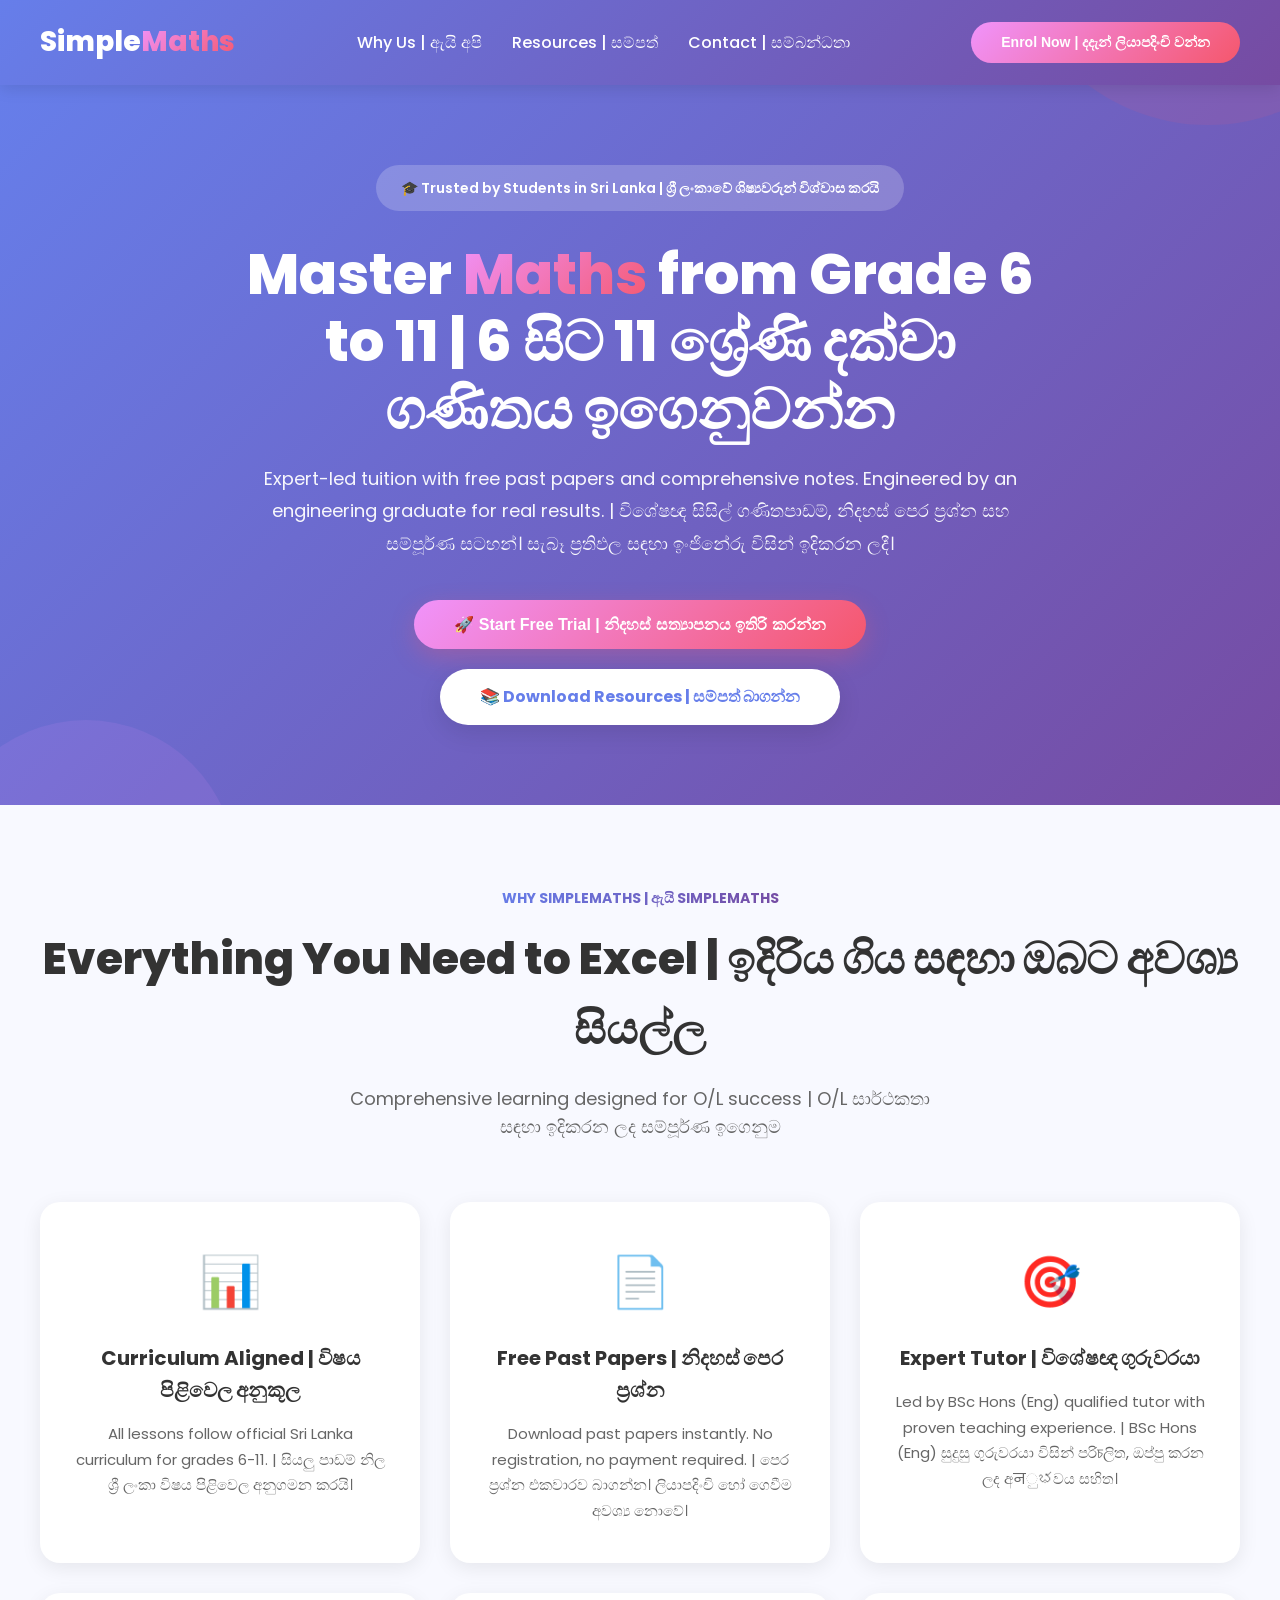
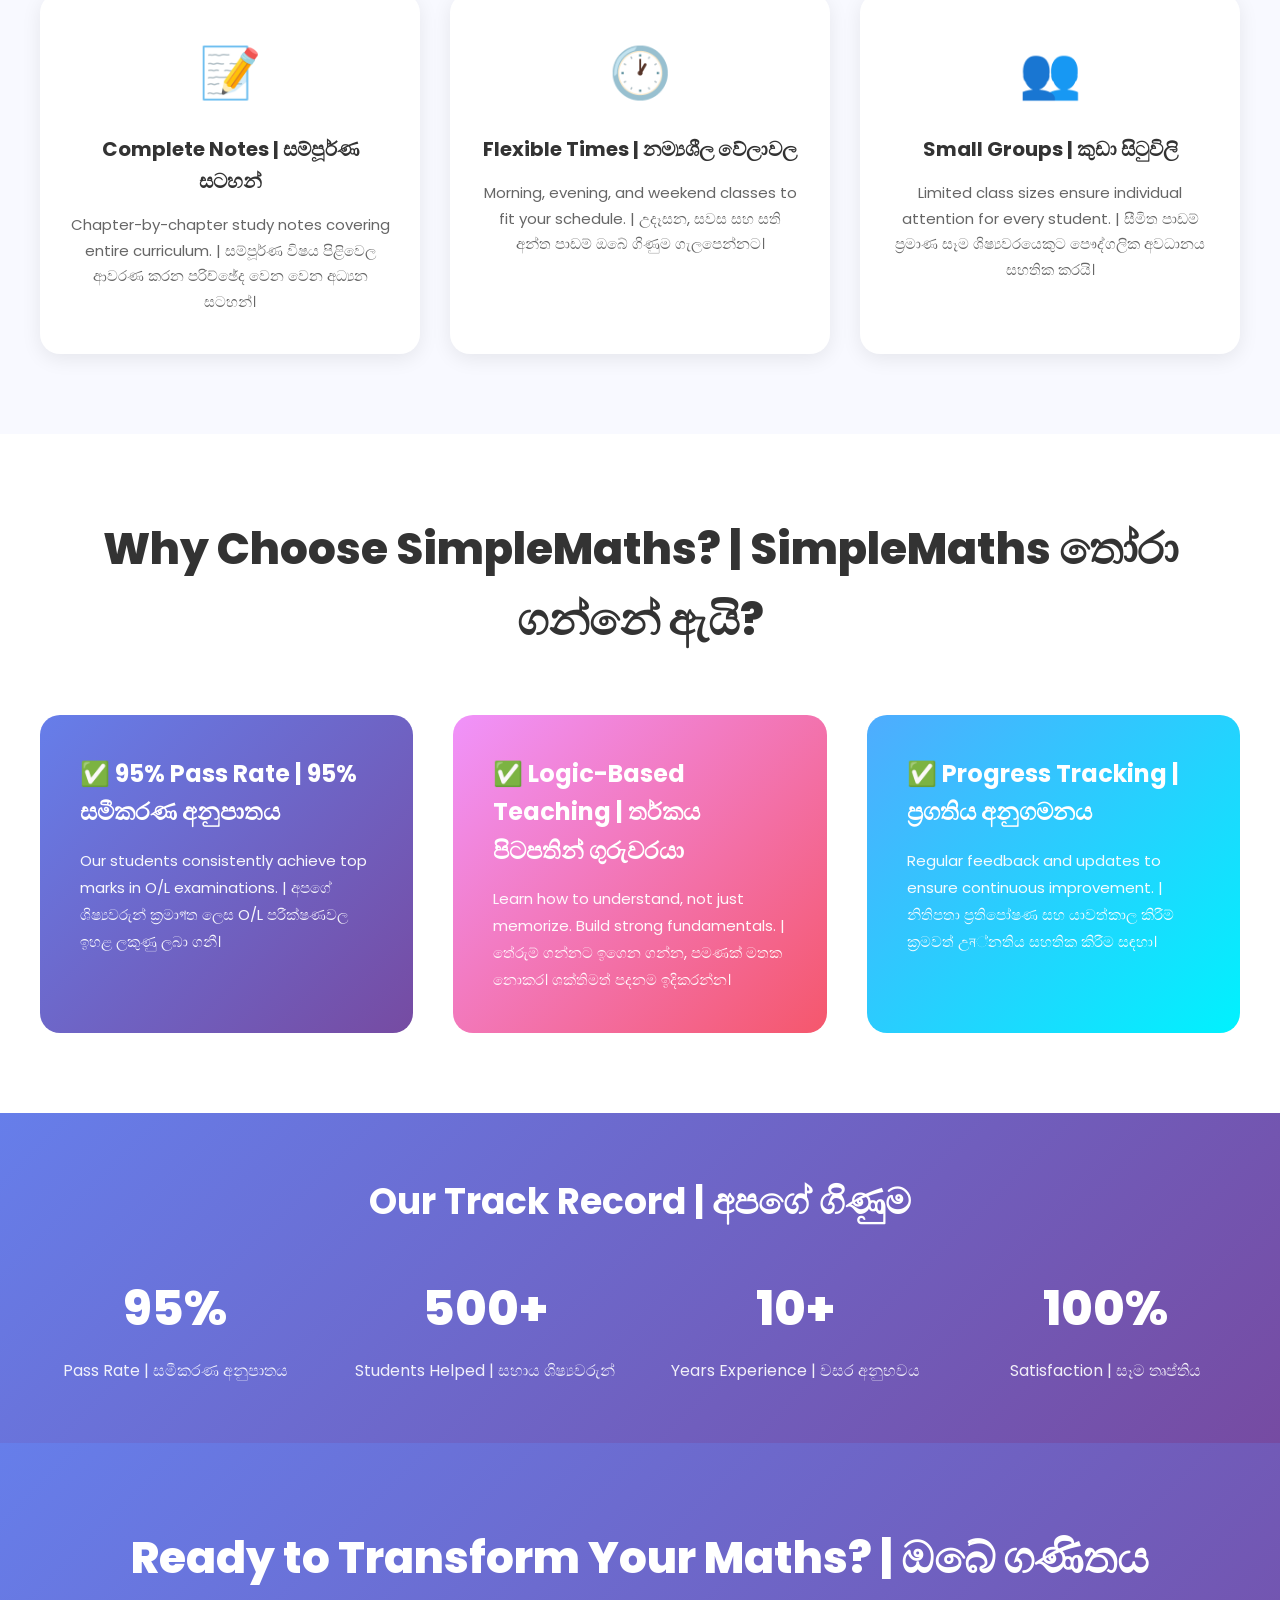
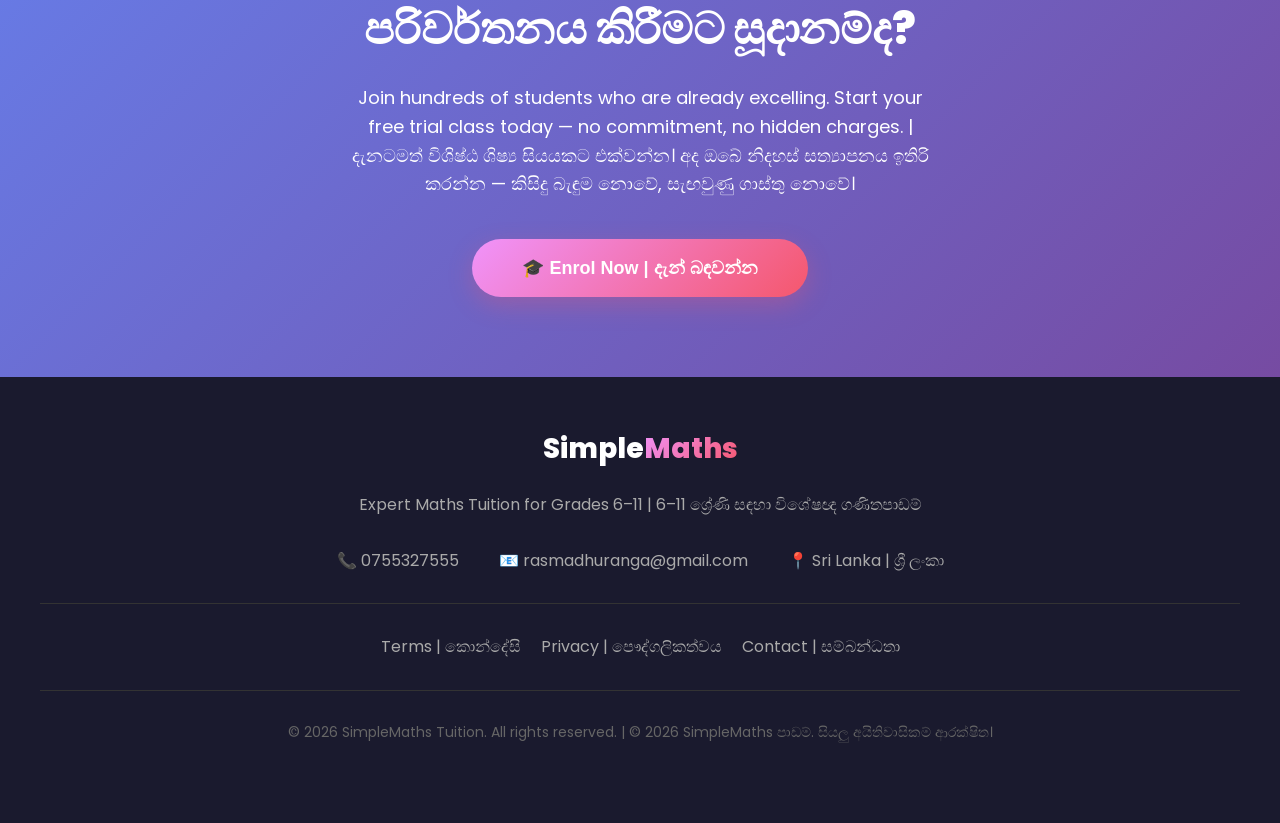
==== commit 580dce3f: "Update button text for enrollment" ====
--- a/index.html
+++ b/index.html
@@ -588,7 +588,7 @@
         <li><a href="#resources">Resources | සම්පත්</a></li>
         <li><a href="#contact">Contact | සම්බන්ධතා</a></li>
     </ul>
-    <button onclick="openModal()">Enrol Now | දැන් බඳවන්න</button>
+    <button onclick="openModal()">Enrol Now | දදැන් ලියාපදිංචි වන්න </button>
 </nav>
 
 <section class="hero">
@@ -816,4 +816,4 @@
 </script>
 
 </body>
-</html>+</html>
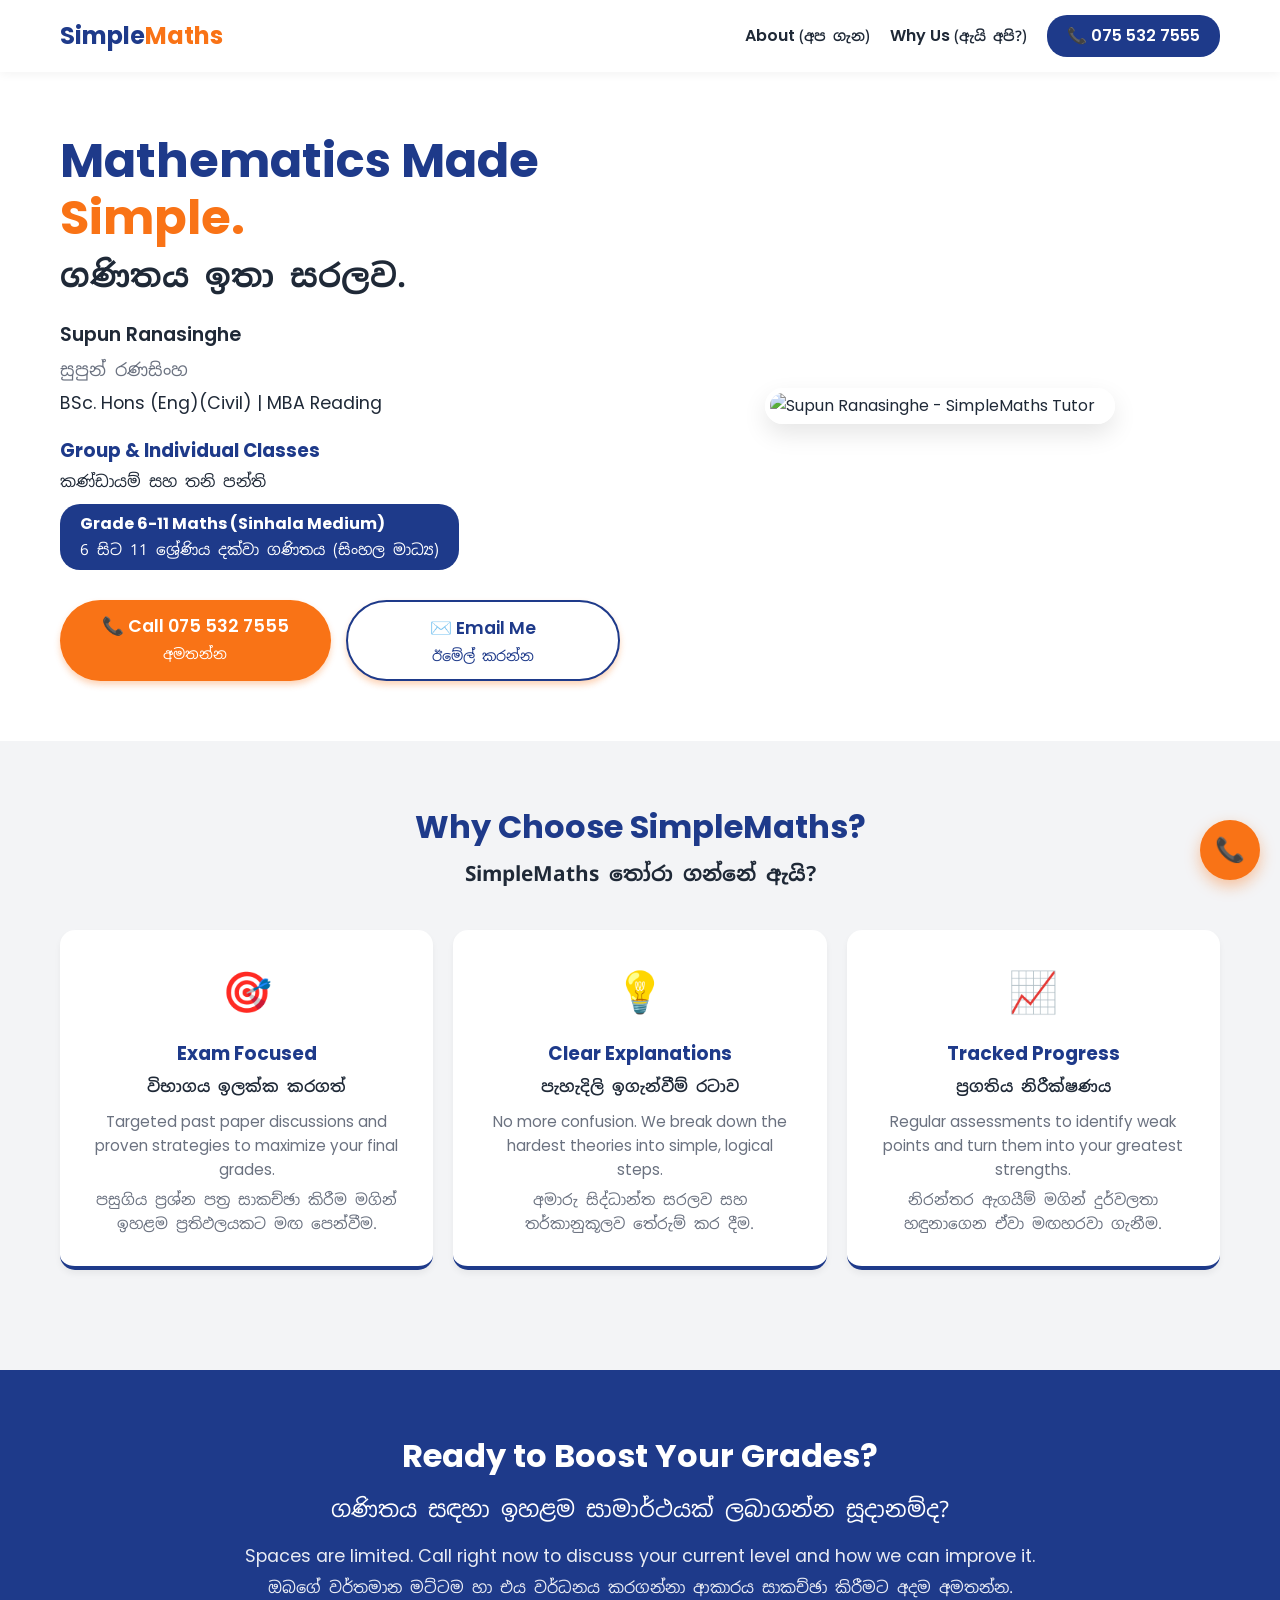
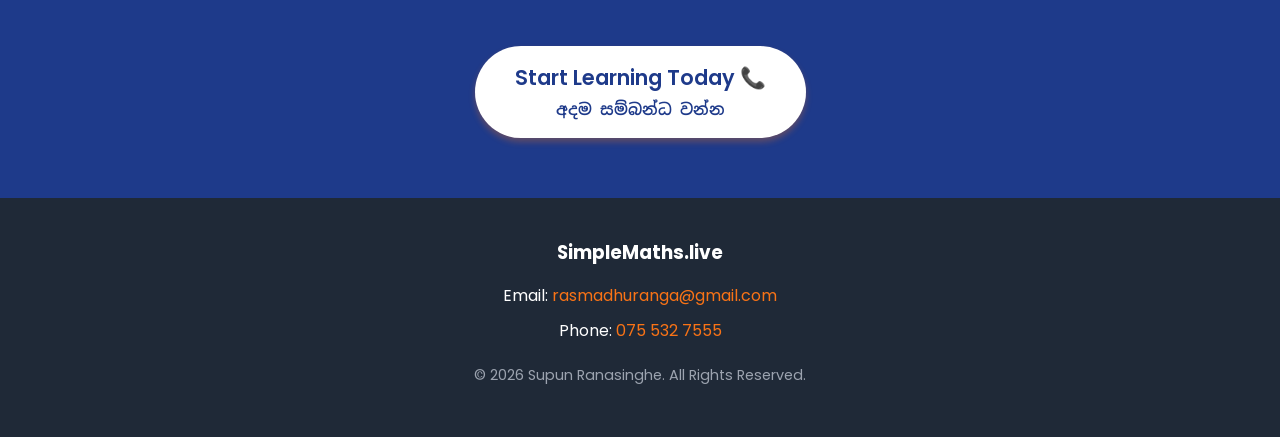
==== commit 3648fe0a: "Update print statement from 'Hello' to 'Goodbye'" ====
--- a/index.html
+++ b/index.html
@@ -3,817 +3,433 @@
 <head>
     <meta charset="UTF-8">
     <meta name="viewport" content="width=device-width, initial-scale=1.0">
-    <title>SimpleMaths | Grade 6–11 Tuition | Sri Lanka</title>
-    <meta name="description" content="Expert maths tuition for Grade 6–11 students in Sri Lanka.">
-    <link rel="preconnect" href="https://fonts.googleapis.com">
-    <link href="https://fonts.googleapis.com/css2?family=Poppins:wght@300;400;600;700;800&display=swap" rel="stylesheet">
+    <title>SimpleMaths | Master Mathematics</title>
+    <meta name="description" content="SimpleMaths Tuition Class by Supun Ranasinghe. Group and Individual Mathematics classes for Grade 6-11 in Sinhala Medium. Call today!">
+    
+    <link href="https://fonts.googleapis.com/css2?family=Noto+Sans+Sinhala:wght@400;600;700&family=Poppins:wght@300;400;600;700&display=swap" rel="stylesheet">
+    
     <style>
+        /* CSS Variables */
+        :root {
+            --primary: #1E3A8A; /* Deep Trustworthy Blue */
+            --secondary: #F97316; /* Energetic Action Orange */
+            --secondary-hover: #EA580C;
+            --bg-light: #F3F4F6;
+            --text-dark: #1F2937;
+            --text-light: #6B7280;
+            --white: #FFFFFF;
+        }
+
+        /* Base Resets & Typography */
         * {
             margin: 0;
             padding: 0;
             box-sizing: border-box;
+            font-family: 'Poppins', sans-serif;
+            scroll-behavior: smooth;
+        }
+
+        .sinhala-text {
+            font-family: 'Noto Sans Sinhala', sans-serif;
+            margin-top: 5px;
+            display: block;
         }
 
         body {
-            font-family: 'Poppins', sans-serif;
+            background-color: var(--bg-light);
+            color: var(--text-dark);
             line-height: 1.6;
-            color: #333;
+        }
+
+        /* Reusable Classes */
+        .container {
+            max-width: 1200px;
+            margin: 0 auto;
+            padding: 0 20px;
+        }
+
+        .btn {
+            display: inline-block;
+            background-color: var(--secondary);
+            color: var(--white);
+            padding: 12px 28px;
+            border-radius: 50px;
+            text-decoration: none;
+            font-weight: 600;
+            font-size: 1.1rem;
+            transition: background 0.3s ease, transform 0.2s ease;
+            box-shadow: 0 4px 6px rgba(249, 115, 22, 0.3);
+            text-align: center;
+        }
+
+        .btn:hover {
+            background-color: var(--secondary-hover);
+            transform: translateY(-2px);
         }
 
         /* Navigation */
         nav {
+            background-color: var(--white);
+            box-shadow: 0 2px 10px rgba(0,0,0,0.05);
+            position: sticky;
+            top: 0;
+            z-index: 100;
+            padding: 15px 0;
+        }
+
+        .nav-container {
             display: flex;
             justify-content: space-between;
             align-items: center;
-            padding: 20px 40px;
-            background: linear-gradient(135deg, #667eea 0%, #764ba2 100%);
-            box-shadow: 0 4px 15px rgba(0,0,0,0.1);
-            position: sticky;
-            top: 0;
-            z-index: 100;
-        }
-
-        nav .logo {
-            font-size: 28px;
-            font-weight: 800;
-            color: white;
+        }
+
+        .logo {
+            font-size: 1.5rem;
+            font-weight: 700;
+            color: var(--primary);
             text-decoration: none;
         }
 
-        nav .logo span {
-            background: linear-gradient(135deg, #f093fb 0%, #f5576c 100%);
-            -webkit-background-clip: text;
-            -webkit-text-fill-color: transparent;
-            background-clip: text;
-        }
-
-        nav ul {
+        .logo span {
+            color: var(--secondary);
+        }
+
+        .nav-links {
             display: flex;
-            list-style: none;
-            gap: 30px;
-        }
-
-        nav ul li a {
-            color: white;
+            gap: 20px;
+            align-items: center;
+        }
+
+        .nav-links a {
             text-decoration: none;
-            font-weight: 500;
-            transition: all 0.3s ease;
-        }
-
-        nav ul li a:hover {
-            color: #f5576c;
-            transform: translateY(-2px);
-        }
-
-        nav button {
-            background: linear-gradient(135deg, #f093fb 0%, #f5576c 100%);
-            color: white;
-            border: none;
-            padding: 12px 30px;
-            border-radius: 25px;
+            color: var(--text-dark);
             font-weight: 600;
-            cursor: pointer;
-            transition: all 0.3s ease;
-            font-size: 14px;
-        }
-
-        nav button:hover {
-            transform: scale(1.05);
-            box-shadow: 0 8px 20px rgba(245, 87, 108, 0.4);
+            display: none;
+        }
+
+        @media (min-width: 768px) {
+            .nav-links a { display: block; }
+        }
+
+        .nav-call {
+            background: var(--primary);
+            color: white !important;
+            padding: 8px 20px;
+            border-radius: 20px;
         }
 
         /* Hero Section */
         .hero {
-            background: linear-gradient(135deg, #667eea 0%, #764ba2 100%);
-            color: white;
-            padding: 80px 40px;
-            text-align: center;
-            min-height: 600px;
+            padding: 60px 0;
+            background-color: var(--white);
+        }
+
+        .hero-container {
             display: flex;
+            flex-direction: column-reverse;
             align-items: center;
+            gap: 40px;
+        }
+
+        .hero-content {
+            flex: 1;
+            text-align: center;
+        }
+
+        .hero-content h1 {
+            font-size: 2.2rem;
+            line-height: 1.2;
+            margin-bottom: 25px;
+            color: var(--primary);
+        }
+
+        .hero-content h1 .sinhala-text {
+            font-size: 1.5rem;
+            color: var(--text-dark);
+            margin-top: 10px;
+        }
+        
+        .hero-qualifications {
+            font-size: 1.2rem;
+            color: var(--text-dark);
+            margin-bottom: 20px;
+            font-weight: 600;
+        }
+
+        .hero-class-info {
+            font-size: 1.15rem;
+            color: var(--primary);
+            font-weight: 700;
+            margin-bottom: 30px;
+            line-height: 1.5;
+        }
+        
+        .highlight-badge {
+            background: var(--primary);
+            color: var(--white);
+            padding: 8px 20px;
+            border-radius: 20px;
+            font-size: 1rem;
+            display: inline-block;
+            margin-top: 10px;
+        }
+
+        .hero-image {
+            flex: 1;
+            display: flex;
             justify-content: center;
-            position: relative;
-            overflow: hidden;
-        }
-
-        .hero::before {
-            content: "";
-            position: absolute;
-            top: -50%;
-            right: -10%;
-            width: 400px;
-            height: 400px;
-            background: rgba(245, 87, 108, 0.1);
-            border-radius: 50%;
-        }
-
-        .hero::after {
-            content: "";
-            position: absolute;
-            bottom: -30%;
-            left: -5%;
-            width: 300px;
-            height: 300px;
-            background: rgba(240, 147, 251, 0.1);
-            border-radius: 50%;
-        }
-
-        .hero-content {
-            position: relative;
-            z-index: 2;
-            max-width: 800px;
-        }
-
-        .hero-badge {
-            display: inline-block;
-            background: rgba(255,255,255,0.2);
-            padding: 12px 25px;
-            border-radius: 25px;
-            margin-bottom: 30px;
-            font-size: 14px;
-            font-weight: 600;
-        }
-
-        .hero h1 {
-            font-size: 56px;
-            font-weight: 800;
-            margin-bottom: 20px;
-            line-height: 1.2;
-        }
-
-        .hero h1 .highlight {
-            background: linear-gradient(135deg, #f093fb 0%, #f5576c 100%);
-            -webkit-background-clip: text;
-            -webkit-text-fill-color: transparent;
-            background-clip: text;
-        }
-
-        .hero p {
-            font-size: 18px;
-            margin-bottom: 40px;
-            opacity: 0.95;
-            line-height: 1.8;
-        }
-
-        .hero-buttons {
-            display: flex;
-            gap: 20px;
-            justify-content: center;
-            flex-wrap: wrap;
-        }
-
-        .btn-primary, .btn-secondary {
-            padding: 15px 40px;
-            border: none;
-            border-radius: 30px;
-            font-weight: 700;
-            font-size: 16px;
-            cursor: pointer;
-            transition: all 0.3s ease;
-            text-decoration: none;
-            display: inline-block;
-        }
-
-        .btn-primary {
-            background: linear-gradient(135deg, #f093fb 0%, #f5576c 100%);
-            color: white;
-            box-shadow: 0 8px 25px rgba(245, 87, 108, 0.3);
-        }
-
-        .btn-primary:hover {
-            transform: translateY(-4px);
-            box-shadow: 0 12px 35px rgba(245, 87, 108, 0.4);
-        }
-
-        .btn-secondary {
-            background: white;
-            color: #667eea;
-            box-shadow: 0 8px 25px rgba(0,0,0,0.1);
-        }
-
-        .btn-secondary:hover {
-            transform: translateY(-4px);
-            background: #f0f0f0;
+        }
+
+        .hero-image img {
+            width: 100%;
+            max-width: 350px;
+            border-radius: 20px;
+            box-shadow: 0 10px 25px rgba(0,0,0,0.1);
+            border: 5px solid var(--white);
+        }
+
+        @media (min-width: 768px) {
+            .hero-container {
+                flex-direction: row;
+                text-align: left;
+            }
+            .hero-content { text-align: left; }
+            .hero-content h1 { font-size: 3rem; }
+            .hero-content h1 .sinhala-text { font-size: 2rem; }
         }
 
         /* Features Section */
         .features {
-            padding: 80px 40px;
-            background: #f8f9ff;
-        }
-
-        .section-header {
-            text-align: center;
-            margin-bottom: 60px;
-        }
-
-        .section-tag {
-            display: inline-block;
-            background: linear-gradient(135deg, #667eea 0%, #764ba2 100%);
-            -webkit-background-clip: text;
-            -webkit-text-fill-color: transparent;
-            background-clip: text;
-            font-weight: 700;
-            font-size: 14px;
-            text-transform: uppercase;
-            margin-bottom: 15px;
+            padding: 60px 0;
         }
 
         .section-title {
-            font-size: 44px;
-            font-weight: 800;
-            margin-bottom: 20px;
-            color: #333;
-        }
-
-        .section-subtitle {
-            font-size: 18px;
-            color: #666;
-            max-width: 600px;
-            margin: 0 auto;
+            text-align: center;
+            font-size: 2rem;
+            color: var(--primary);
+            margin-bottom: 40px;
+        }
+
+        .section-title .sinhala-text {
+            font-size: 1.3rem;
+            color: var(--text-dark);
         }
 
         .features-grid {
             display: grid;
-            grid-template-columns: repeat(auto-fit, minmax(280px, 1fr));
-            gap: 30px;
+            grid-template-columns: 1fr;
+            gap: 20px;
+        }
+
+        @media (min-width: 768px) {
+            .features-grid { grid-template-columns: repeat(3, 1fr); }
         }
 
         .feature-card {
-            background: white;
-            padding: 40px 30px;
-            border-radius: 20px;
-            text-align: center;
-            box-shadow: 0 5px 20px rgba(0,0,0,0.08);
-            transition: all 0.3s ease;
-        }
-
-        .feature-card:hover {
-            transform: translateY(-10px);
-            box-shadow: 0 15px 40px rgba(0,0,0,0.15);
+            background: var(--white);
+            padding: 30px;
+            border-radius: 15px;
+            text-align: center;
+            box-shadow: 0 4px 6px rgba(0,0,0,0.05);
+            border-bottom: 4px solid var(--primary);
         }
 
         .feature-icon {
-            font-size: 50px;
-            margin-bottom: 20px;
+            font-size: 2.5rem;
+            margin-bottom: 15px;
         }
 
         .feature-card h3 {
-            font-size: 20px;
+            margin-bottom: 10px;
+            color: var(--primary);
+        }
+
+        .feature-card p {
+            color: var(--text-light);
+            font-size: 0.95rem;
+        }
+
+        /* CTA Section */
+        .cta-section {
+            background-color: var(--primary);
+            color: var(--white);
+            text-align: center;
+            padding: 60px 20px;
+            margin-top: 40px;
+        }
+
+        .cta-section h2 {
+            font-size: 2rem;
             margin-bottom: 15px;
-            color: #333;
-        }
-
-        .feature-card p {
-            color: #666;
-            font-size: 15px;
-            line-height: 1.7;
-        }
-
-        /* Stats Section */
-        .stats {
-            background: linear-gradient(135deg, #667eea 0%, #764ba2 100%);
-            color: white;
-            padding: 60px 40px;
-            text-align: center;
-        }
-
-        .stats-grid {
-            display: grid;
-            grid-template-columns: repeat(auto-fit, minmax(200px, 1fr));
-            gap: 40px;
-            margin-top: 40px;
-        }
-
-        .stat-item h2 {
-            font-size: 48px;
-            font-weight: 800;
-            margin-bottom: 10px;
-        }
-
-        .stat-item p {
-            font-size: 16px;
+        }
+
+        .cta-section p {
+            margin-bottom: 30px;
+            font-size: 1.1rem;
             opacity: 0.9;
-        }
-
-        /* Why Section */
-        .why {
-            padding: 80px 40px;
-            background: white;
-        }
-
-        .why-grid {
-            display: grid;
-            grid-template-columns: repeat(auto-fit, minmax(300px, 1fr));
-            gap: 40px;
-            margin-top: 50px;
-        }
-
-        .why-card {
-            padding: 40px;
-            border-radius: 20px;
-            background: linear-gradient(135deg, #667eea 0%, #764ba2 100%);
-            color: white;
-            transition: all 0.3s ease;
-        }
-
-        .why-card:nth-child(2) {
-            background: linear-gradient(135deg, #f093fb 0%, #f5576c 100%);
-        }
-
-        .why-card:nth-child(3) {
-            background: linear-gradient(135deg, #4facfe 0%, #00f2fe 100%);
-        }
-
-        .why-card:hover {
-            transform: translateY(-8px);
-            box-shadow: 0 15px 40px rgba(0,0,0,0.2);
-        }
-
-        .why-card h3 {
-            font-size: 24px;
-            margin-bottom: 15px;
-        }
-
-        .why-card p {
-            font-size: 15px;
-            line-height: 1.8;
-            opacity: 0.95;
-        }
-
-        /* CTA Section */
-        .cta {
-            background: linear-gradient(135deg, #667eea 0%, #764ba2 100%);
-            color: white;
-            padding: 80px 40px;
-            text-align: center;
-        }
-
-        .cta h2 {
-            font-size: 44px;
-            font-weight: 800;
-            margin-bottom: 20px;
-        }
-
-        .cta p {
-            font-size: 18px;
-            margin-bottom: 40px;
-            max-width: 600px;
-            margin-left: auto;
-            margin-right: auto;
         }
 
         /* Footer */
         footer {
-            background: #1a1a2e;
-            color: white;
-            padding: 50px 40px;
-            text-align: center;
-        }
-
-        .footer-content {
-            margin-bottom: 30px;
-        }
-
-        .footer-logo {
-            font-size: 28px;
-            font-weight: 800;
-            margin-bottom: 20px;
-        }
-
-        .footer-links {
+            background-color: var(--text-dark);
+            color: var(--white);
+            text-align: center;
+            padding: 40px 20px;
+        }
+
+        footer p { margin-bottom: 10px; }
+        footer a { color: var(--secondary); text-decoration: none; }
+
+        /* Floating Action Button */
+        .fab {
+            position: fixed;
+            bottom: 20px;
+            right: 20px;
+            background-color: var(--secondary);
+            color: var(--white);
+            width: 60px;
+            height: 60px;
+            border-radius: 50%;
             display: flex;
             justify-content: center;
-            gap: 40px;
-            margin: 30px 0;
-            flex-wrap: wrap;
-        }
-
-        .footer-links a {
-            color: #aaa;
+            align-items: center;
+            font-size: 24px;
+            box-shadow: 0 6px 15px rgba(249, 115, 22, 0.4);
+            z-index: 1000;
             text-decoration: none;
-            transition: all 0.3s ease;
-        }
-
-        .footer-links a:hover {
-            color: white;
-        }
-
-        .footer-divider {
-            border-top: 1px solid #333;
-            margin: 30px 0;
-        }
-
-        .footer-copy {
-            font-size: 14px;
-            color: #666;
-        }
-
-        /* Modal */
-        .modal-overlay {
-            display: none;
-            position: fixed;
-            top: 0;
-            left: 0;
-            right: 0;
-            bottom: 0;
-            background: rgba(0,0,0,0.7);
-            z-index: 1000;
-            align-items: center;
-            justify-content: center;
-        }
-
-        .modal-overlay.active {
-            display: flex;
-        }
-
-        .modal {
-            background: white;
-            padding: 50px;
-            border-radius: 20px;
-            max-width: 500px;
-            width: 90%;
-            box-shadow: 0 20px 60px rgba(0,0,0,0.3);
-            animation: slideUp 0.3s ease;
-        }
-
-        @keyframes slideUp {
-            from {
-                opacity: 0;
-                transform: translateY(50px);
-            }
-            to {
-                opacity: 1;
-                transform: translateY(0);
-            }
-        }
-
-        .modal-close {
-            float: right;
-            background: none;
-            border: none;
-            font-size: 28px;
-            cursor: pointer;
-            color: #999;
-        }
-
-        .modal h3 {
-            font-size: 28px;
-            margin-bottom: 20px;
-            color: #333;
-        }
-
-        .modal p {
-            color: #666;
-            margin-bottom: 30px;
-        }
-
-        .form-group {
-            margin-bottom: 20px;
-        }
-
-        .form-group label {
-            display: block;
-            font-weight: 600;
-            margin-bottom: 8px;
-            color: #333;
-        }
-
-        .form-group input,
-        .form-group select {
-            width: 100%;
-            padding: 12px 15px;
-            border: 2px solid #e0e0e0;
-            border-radius: 10px;
-            font-family: 'Poppins', sans-serif;
-            font-size: 14px;
-            transition: all 0.3s ease;
-        }
-
-        .form-group input:focus,
-        .form-group select:focus {
-            outline: none;
-            border-color: #667eea;
-            box-shadow: 0 0 0 3px rgba(102, 126, 234, 0.1);
-        }
-
-        .modal-submit {
-            width: 100%;
-            background: linear-gradient(135deg, #667eea 0%, #764ba2 100%);
-            color: white;
-            border: none;
-            padding: 15px;
-            border-radius: 10px;
-            font-weight: 700;
-            cursor: pointer;
-            transition: all 0.3s ease;
-            font-size: 16px;
-        }
-
-        .modal-submit:hover {
-            transform: translateY(-2px);
-            box-shadow: 0 8px 20px rgba(102, 126, 234, 0.3);
-        }
-
-        .success-msg {
-            display: none;
-            text-align: center;
-            color: #27ae60;
-        }
-
-        .success-msg .tick {
-            font-size: 50px;
-            margin-bottom: 20px;
-        }
-
-        /* Responsive */
-        @media (max-width: 768px) {
-            nav {
-                flex-direction: column;
-                gap: 20px;
-                padding: 15px 20px;
-            }
-
-            nav ul {
-                flex-direction: column;
-                gap: 15px;
-                text-align: center;
-            }
-
-            .hero {
-                padding: 50px 20px;
-                min-height: 400px;
-            }
-
-            .hero h1 {
-                font-size: 36px;
-            }
-
-            .hero p {
-                font-size: 16px;
-            }
-
-            .section-title {
-                font-size: 32px;
-            }
-
-            .hero-buttons {
-                flex-direction: column;
-            }
-
-            .btn-primary, .btn-secondary {
-                width: 100%;
-            }
-
-            .features, .why, .cta, .stats {
-                padding: 50px 20px;
-            }
-
-            .why-grid {
-                grid-template-columns: 1fr;
-            }
-
-            .modal {
-                padding: 30px;
-            }
+            animation: pulse 2s infinite;
+        }
+
+        @keyframes pulse {
+            0% { transform: scale(1); box-shadow: 0 0 0 0 rgba(249, 115, 22, 0.7); }
+            70% { transform: scale(1.05); box-shadow: 0 0 0 15px rgba(249, 115, 22, 0); }
+            100% { transform: scale(1); box-shadow: 0 0 0 0 rgba(249, 115, 22, 0); }
         }
     </style>
 </head>
 <body>
 
-<nav>
-    <a href="index.html" class="logo">Simple<span>Maths</span></a>
-    <ul>
-        <li><a href="#features">Why Us | ඇයි අපි</a></li>
-        <li><a href="#resources">Resources | සම්පත්</a></li>
-        <li><a href="#contact">Contact | සම්බන්ධතා</a></li>
-    </ul>
-    <button onclick="openModal()">Enrol Now | දදැන් ලියාපදිංචි වන්න </button>
-</nav>
-
-<section class="hero">
-    <div class="hero-content">
-        <div class="hero-badge">🎓 Trusted by Students in Sri Lanka | ශ්‍රී ලංකාවේ ශිෂ්‍යවරුන් විශ්වාස කරයි</div>
-        <h1>Master <span class="highlight">Maths</span> from Grade 6 to 11 | 6 සිට 11 ශ්‍රේණි දක්වා ගණිතය ඉගෙනුවන්න</h1>
-        <p>Expert-led tuition with free past papers and comprehensive notes. Engineered by an engineering graduate for real results. | විශේෂඥ සිසිල් ගණිතපාඩම්, නිදහස් පෙර ප්‍රශ්න සහ සම්පූර්ණ සටහන්। සැබෑ ප්‍රතිඵල සඳහා ඉංජිනේරු විසින් ඉදිකරන ලදී।</p>
-        <div class="hero-buttons">
-            <button class="btn-primary" onclick="openModal()">🚀 Start Free Trial | නිදහස් සත්‍යාපනය ඉතිරි කරන්න</button>
-            <a href="#resources" class="btn-secondary">📚 Download Resources | සම්පත් බාගන්න</a>
+    <nav>
+        <div class="container nav-container">
+            <a href="#" class="logo">Simple<span>Maths</span></a>
+            <div class="nav-links">
+                <a href="#about">About <span class="sinhala-text" style="display:inline; font-size:0.9rem;">(අප ගැන)</span></a>
+                <a href="#features">Why Us <span class="sinhala-text" style="display:inline; font-size:0.9rem;">(ඇයි අපි?)</span></a>
+                <a href="tel:0755327555" class="nav-call">📞 075 532 7555</a>
+            </div>
         </div>
-    </div>
-</section>
-
-<section class="features" id="features">
-    <div class="section-header">
-        <div class="section-tag">Why SimpleMaths | ඇයි SimpleMaths</div>
-        <h2 class="section-title">Everything You Need to Excel | ඉදිරිය ගිය සඳහා ඔබට අවශ්‍ය සියල්ල</h2>
-        <p class="section-subtitle">Comprehensive learning designed for O/L success | O/L සාර්ථකතා සඳහා ඉදිකරන ලද සම්පූර්ණ ඉගෙනුම</p>
-    </div>
-    <div class="features-grid">
-        <div class="feature-card">
-            <div class="feature-icon">📊</div>
-            <h3>Curriculum Aligned | විෂය පිළිවෙල අනුකූල</h3>
-            <p>All lessons follow official Sri Lanka curriculum for grades 6-11. | සියලු පාඩම් නිල ශ්‍රී ලංකා විෂය පිළිවෙල අනුගමන කරයි।</p>
+    </nav>
+
+    <section class="hero" id="about">
+        <div class="container hero-container">
+            <div class="hero-content">
+                <h1>
+                    Mathematics Made <span style="color: var(--secondary);">Simple.</span>
+                    <span class="sinhala-text">ගණිතය ඉතා සරලව.</span>
+                </h1>
+                
+                <div class="hero-qualifications">
+                    Supun Ranasinghe
+                    <span class="sinhala-text" style="font-weight: 400; font-size: 1.1rem; color: var(--text-light);">සුපුන් රණසිංහ</span>
+                    <span style="font-size: 1.1rem; font-weight: 400; display: block; margin-top: 5px;">BSc. Hons (Eng)(Civil) | MBA Reading</span>
+                </div>
+                
+                <div class="hero-class-info">
+                    Group & Individual Classes
+                    <span class="sinhala-text" style="font-weight: 400; font-size: 1rem; color: var(--text-dark);">කණ්ඩායම් සහ තනි පන්ති</span>
+                    
+                    <div class="highlight-badge">
+                        Grade 6-11 Maths (Sinhala Medium)
+                        <span class="sinhala-text" style="font-weight: 400; font-size: 0.95rem; margin-top: 3px;">6 සිට 11 ශ්‍රේණිය දක්වා ගණිතය (සිංහල මාධ්‍ය)</span>
+                    </div>
+                </div>
+                
+                <div style="display: flex; gap: 15px; flex-wrap: wrap; justify-content: center; margin-top: 20px;">
+                    <a href="tel:0755327555" class="btn" style="flex: 1; min-width: 200px;">
+                        📞 Call 075 532 7555
+                        <span class="sinhala-text" style="font-size: 0.9rem; font-weight:400; margin-top:2px;">අමතන්න</span>
+                    </a>
+                    <a href="mailto:rasmadhuranga@gmail.com" class="btn" style="background: white; color: var(--primary); border: 2px solid var(--primary); flex: 1; min-width: 200px;">
+                        ✉️ Email Me
+                        <span class="sinhala-text" style="font-size: 0.9rem; font-weight:400; margin-top:2px;">ඊමේල් කරන්න</span>
+                    </a>
+                </div>
+            </div>
+            <div class="hero-image">
+                <img src="GVWDE6154.jpg" alt="Supun Ranasinghe - SimpleMaths Tutor">
+            </div>
         </div>
-        <div class="feature-card">
-            <div class="feature-icon">📄</div>
-            <h3>Free Past Papers | නිදහස් පෙර ප්‍රශ්න</h3>
-            <p>Download past papers instantly. No registration, no payment required. | පෙර ප්‍රශ්න එකවාරව බාගන්න। ලියාපදිංචි හෝ ගෙවීම අවශ්‍ය නොවේ।</p>
+    </section>
+
+    <section class="features" id="features">
+        <div class="container">
+            <h2 class="section-title">
+                Why Choose SimpleMaths?
+                <span class="sinhala-text">SimpleMaths තෝරා ගන්නේ ඇයි?</span>
+            </h2>
+            <div class="features-grid">
+                <div class="feature-card">
+                    <div class="feature-icon">🎯</div>
+                    <h3>
+                        Exam Focused
+                        <span class="sinhala-text" style="font-size: 1rem; font-weight: 600; color: var(--text-dark);">විභාගය ඉලක්ක කරගත්</span>
+                    </h3>
+                    <p>Targeted past paper discussions and proven strategies to maximize your final grades.</p>
+                    <p class="sinhala-text">පසුගිය ප්‍රශ්න පත්‍ර සාකච්ඡා කිරීම මගින් ඉහළම ප්‍රතිඵලයකට මඟ පෙන්වීම.</p>
+                </div>
+                <div class="feature-card">
+                    <div class="feature-icon">💡</div>
+                    <h3>
+                        Clear Explanations
+                        <span class="sinhala-text" style="font-size: 1rem; font-weight: 600; color: var(--text-dark);">පැහැදිලි ඉගැන්වීම් රටාව</span>
+                    </h3>
+                    <p>No more confusion. We break down the hardest theories into simple, logical steps.</p>
+                    <p class="sinhala-text">අමාරු සිද්ධාන්ත සරලව සහ තර්කානුකූලව තේරුම් කර දීම.</p>
+                </div>
+                <div class="feature-card">
+                    <div class="feature-icon">📈</div>
+                    <h3>
+                        Tracked Progress
+                        <span class="sinhala-text" style="font-size: 1rem; font-weight: 600; color: var(--text-dark);">ප්‍රගතිය නිරීක්ෂණය</span>
+                    </h3>
+                    <p>Regular assessments to identify weak points and turn them into your greatest strengths.</p>
+                    <p class="sinhala-text">නිරන්තර ඇගයීම් මගින් දුර්වලතා හඳුනාගෙන ඒවා මඟහරවා ගැනීම.</p>
+                </div>
+            </div>
         </div>
-        <div class="feature-card">
-            <div class="feature-icon">🎯</div>
-            <h3>Expert Tutor | විශේෂඥ ගුරුවරයා</h3>
-            <p>Led by BSc Hons (Eng) qualified tutor with proven teaching experience. | BSc Hons (Eng) සුදුසු ගුරුවරයා විසින් පරිচලිත, ඔප්පු කරන ලද අनුభවය සහිත।</p>
+    </section>
+
+    <section class="cta-section">
+        <div class="container">
+            <h2>
+                Ready to Boost Your Grades?
+                <span class="sinhala-text" style="display:block; font-size:1.4rem; margin-top:10px; font-weight: 400;">ගණිතය සඳහා ඉහළම සාමාර්ථයක් ලබාගන්න සූදානම්ද?</span>
+            </h2>
+            <p>
+                Spaces are limited. Call right now to discuss your current level and how we can improve it.<br>
+                <span class="sinhala-text" style="font-size: 1rem; margin-top: 5px;">ඔබගේ වර්තමාන මට්ටම හා එය වර්ධනය කරගන්නා ආකාරය සාකච්ඡා කිරීමට අදම අමතන්න.</span>
+            </p>
+            <a href="tel:0755327555" class="btn" style="background-color: var(--white); color: var(--primary); font-size: 1.3rem; padding: 15px 40px; margin-top: 15px;">
+                Start Learning Today 📞
+                <span class="sinhala-text" style="font-size: 1rem; font-weight: 600; margin-top: 3px; color: var(--primary);">අදම සම්බන්ධ වන්න</span>
+            </a>
         </div>
-        <div class="feature-card">
-            <div class="feature-icon">📝</div>
-            <h3>Complete Notes | සම්පූර්ණ සටහන්</h3>
-            <p>Chapter-by-chapter study notes covering entire curriculum. | සම්පූර්ණ විෂය පිළිවෙල ආවරණ කරන පරිච්ඡේද වෙන වෙන අධ්‍යන සටහන්।</p>
+    </section>
+
+    <footer>
+        <div class="container">
+            <h3 style="margin-bottom: 15px;">SimpleMaths.live</h3>
+            <p>Email: <a href="mailto:rasmadhuranga@gmail.com">rasmadhuranga@gmail.com</a></p>
+            <p>Phone: <a href="tel:0755327555">075 532 7555</a></p>
+            <p style="margin-top: 20px; font-size: 0.9rem; color: #9CA3AF;">
+                &copy; 2026 Supun Ranasinghe. All Rights Reserved.
+            </p>
         </div>
-        <div class="feature-card">
-            <div class="feature-icon">🕐</div>
-            <h3>Flexible Times | නම්‍යශීල වේලාවල</h3>
-            <p>Morning, evening, and weekend classes to fit your schedule. | උදෑසන, සවස සහ සති අන්ත පාඩම් ඔබේ ගිණුම ගැලපෙන්නට।</p>
-        </div>
-        <div class="feature-card">
-            <div class="feature-icon">👥</div>
-            <h3>Small Groups | කුඩා සිටුවිලි</h3>
-            <p>Limited class sizes ensure individual attention for every student. | සීමිත පාඩම් ප්‍රමාණ සෑම ශිෂ්‍යවරයෙකුට පෞද්ගලික අවධානය සහතික කරයි।</p>
-        </div>
-    </div>
-</section>
-
-<section class="why" id="why">
-    <div class="section-header">
-        <h2 class="section-title">Why Choose SimpleMaths? | SimpleMaths තෝරා ගන්නේ ඇයි?</h2>
-    </div>
-    <div class="why-grid">
-        <div class="why-card">
-            <h3>✅ 95% Pass Rate | 95% සමීකරණ අනුපාතය</h3>
-            <p>Our students consistently achieve top marks in O/L examinations. | අපගේ ශිෂ්‍යවරුන් ක්‍රමාগත ලෙස O/L පරීක්ෂණවල ඉහළ ලකුණු ලබා ගනී।</p>
-        </div>
-        <div class="why-card">
-            <h3>✅ Logic-Based Teaching | තර්කය පිටපතින් ගුරුවරයා</h3>
-            <p>Learn how to understand, not just memorize. Build strong fundamentals. | තේරුම් ගන්නට ඉගෙන ගන්න, පමණක් මතක නොකර। ශක්තිමත් පදනම ඉදිකරන්න।</p>
-        </div>
-        <div class="why-card">
-            <h3>✅ Progress Tracking | ප්‍රගතිය අනුගමනය</h3>
-            <p>Regular feedback and updates to ensure continuous improvement. | නිතිපතා ප්‍රතිපෝෂණ සහ යාවත්කාල කිරීම් ක්‍රමවත් උন්නතිය සහතික කිරීම සඳහා।</p>
-        </div>
-    </div>
-</section>
-
-<section class="stats">
-    <h2 style="font-size: 36px; margin-bottom: 30px;">Our Track Record | අපගේ ගිණුම</h2>
-    <div class="stats-grid">
-        <div class="stat-item">
-            <h2>95%</h2>
-            <p>Pass Rate | සමීකරණ අනුපාතය</p>
-        </div>
-        <div class="stat-item">
-            <h2>500+</h2>
-            <p>Students Helped | සහාය ශිෂ්‍යවරුන්</p>
-        </div>
-        <div class="stat-item">
-            <h2>10+</h2>
-            <p>Years Experience | වසර අනුභවය</p>
-        </div>
-        <div class="stat-item">
-            <h2>100%</h2>
-            <p>Satisfaction | සෑම තෘප්තිය</p>
-        </div>
-    </div>
-</section>
-
-<section class="cta" id="resources">
-    <h2>Ready to Transform Your Maths? | ඔබේ ගණිතය පරිවර්තනය කිරීමට සූදානම්ද?</h2>
-    <p>Join hundreds of students who are already excelling. Start your free trial class today — no commitment, no hidden charges. | දැනටමත් විශිෂ්ඨ ශිෂ්‍ය සියයකට එක්වන්න। අද ඔබේ නිදහස් සත්‍යාපනය ඉතිරි කරන්න — කිසිදු බැඳුම නොවේ, සැඟවුණු ගාස්තු නොවේ।</p>
-    <button class="btn-primary" onclick="openModal()" style="font-size: 18px; padding: 18px 50px;">🎓 Enrol Now | දැන් බඳවන්න</button>
-</section>
-
-<footer id="contact">
-    <div class="footer-content">
-        <div class="footer-logo">Simple<span style="background: linear-gradient(135deg, #f093fb 0%, #f5576c 100%); -webkit-background-clip: text; -webkit-text-fill-color: transparent; background-clip: text;">Maths</span></div>
-        <p style="margin-bottom: 20px; color: #aaa;">Expert Maths Tuition for Grades 6–11 | 6–11 ශ්‍රේණි සඳහා විශේෂඥ ගණිතපාඩම්</p>
-        
-        <div class="footer-links">
-            <a href="tel:0755327555">📞 0755327555</a>
-            <a href="mailto:rasmadhuranga@gmail.com">📧 rasmadhuranga@gmail.com</a>
-            <a href="#">📍 Sri Lanka | ශ්‍රී ලංකා</a>
-        </div>
-
-        <div class="footer-divider"></div>
-
-        <div class="footer-links" style="gap: 20px;">
-            <a href="#">Terms | කොන්දේසි</a>
-            <a href="#">Privacy | පෞද්ගලිකත්වය</a>
-            <a href="#">Contact | සම්බන්ධතා</a>
-        </div>
-
-        <div class="footer-divider"></div>
-
-        <p class="footer-copy">© 2026 SimpleMaths Tuition. All rights reserved. | © 2026 SimpleMaths පාඩම්. සියලු අයිතිවාසිකම් ආරක්ෂිත।</p>
-    </div>
-</footer>
-
-<div class="modal-overlay" id="modal">
-    <div class="modal">
-        <button class="modal-close" onclick="closeModal()">✕</button>
-        <div id="modal-form">
-            <h3>Book Your Free Trial | ඔබේ නිදහස් සත්‍යාපනය බඳවන්න</h3>
-            <p>Join SimpleMaths today and transform your maths journey! | SimpleMaths එ එක්වන්න සහ ඔබේ ගණිතමය ගමන පරිවර්තනය කරන්න!</p>
-            
-            <div class="form-group">
-                <label>Student Name | ශිෂ්‍යවරයාගේ නම</label>
-                <input type="text" placeholder="e.g. Kasun | උදා. කසුන්" id="student-name">
-            </div>
-
-            <div class="form-group">
-                <label>Grade | ශ්‍රේණි</label>
-                <select id="grade">
-                    <option>Select Grade | ශ්‍රේණි තෝරා ගන්න</option>
-                    <option>Grade 6 | 6 ශ්‍රේණි</option>
-                    <option>Grade 7 | 7 ශ්‍රේණි</option>
-                    <option>Grade 8 | 8 ශ්‍රේණි</option>
-                    <option>Grade 9 | 9 ශ්‍රේණි</option>
-                    <option>Grade 10 | 10 ශ්‍රේණි</option>
-                    <option>Grade 11 | 11 ශ්‍රේණි</option>
-                </select>
-            </div>
-
-            <div class="form-group">
-                <label>Parent Phone | අභිරක්ෂක දුරකතන අංකය</label>
-                <input type="tel" placeholder="+94 77 000 0000">
-            </div>
-
-            <div class="form-group">
-                <label>Preferred Time | කැමති වේලාව</label>
-                <select>
-                    <option>Select Time | වේලාව තෝරා ගන්න</option>
-                    <option>Morning (8am–12pm) | උදෑසන</option>
-                    <option>Evening (4pm–7pm) | සවස</option>
-                    <option>Weekend | සති අන්ත</option>
-                </select>
-            </div>
-
-            <button class="modal-submit" onclick="submitForm()">Confirm Enrolment | බඳවා ගැනීම තහවුරු කරන්න</button>
-        </div>
-
-        <div class="success-msg" id="success-msg">
-            <div class="tick">✅</div>
-            <h3>You're Booked! | ඔබ බඳවාගෙන ඇත!</h3>
-            <p>We'll call you within 24 hours to confirm your free trial. Welcome to SimpleMaths! | අපි 24 පැයක් ඉතුරුවලින් ඔබ ඇමතිමු। SimpleMaths වට ස්වාගතයි!</p>
-        </div>
-    </div>
-</div>
-
-<script>
-    function openModal() {
-        document.getElementById('modal').classList.add('active');
-    }
-
-    function closeModal() {
-        document.getElementById('modal').classList.remove('active');
-        resetForm();
-    }
-
-    function resetForm() {
-        document.getElementById('modal-form').style.display = 'block';
-        document.getElementById('success-msg').style.display = 'none';
-    }
-
-    function submitForm() {
-        const studentName = document.getElementById('student-name').value;
-        const grade = document.getElementById('grade').value;
-        
-        if (!studentName || grade === 'Select Grade | ශ්‍රේණි තෝරා ගන්න') {
-            alert('Please fill in all fields | සියලු ක්ෂේත්‍ර පුරවන්න');
-            return;
-        }
-
-        // Open WhatsApp
-        const phoneNumber = '94755327555';
-        const message = `Hi! I'd like to enrol in SimpleMaths. Student: ${studentName}, Grade: ${grade}`;
-        const whatsappURL = `https://wa.me/${phoneNumber}?text=${encodeURIComponent(message)}`;
-        window.open(whatsappURL, '_blank');
-
-        // Show success message
-        document.getElementById('modal-form').style.display = 'none';
-        document.getElementById('success-msg').style.display = 'block';
-
-        // Close modal after 3 seconds
-        setTimeout(() => {
-            closeModal();
-        }, 3000);
-    }
-
-    // Close modal when clicking outside
-    document.getElementById('modal').addEventListener('click', function(e) {
-        if (e.target === this) {
-            closeModal();
-        }
-    });
-</script>
+    </footer>
+
+    <a href="tel:0755327555" class="fab" title="Call Now">
+        📞
+    </a>
 
 </body>
 </html>
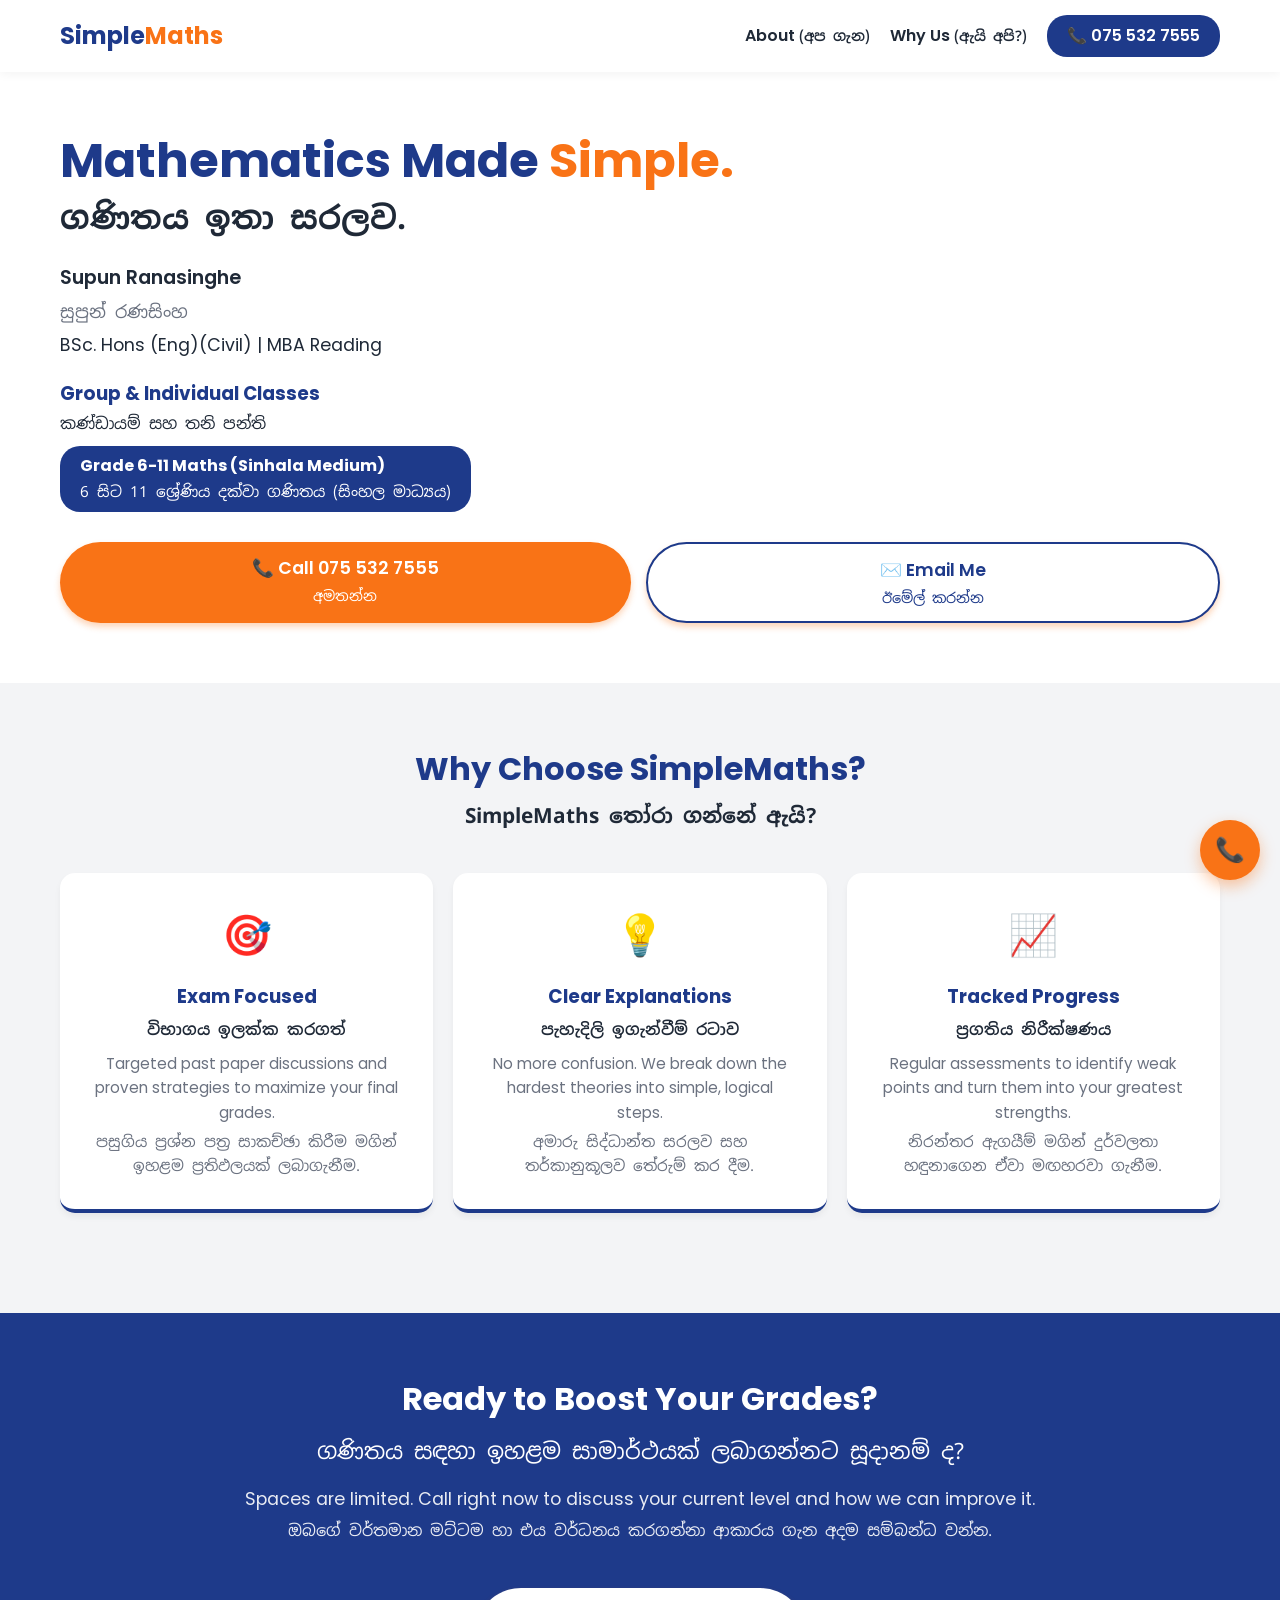
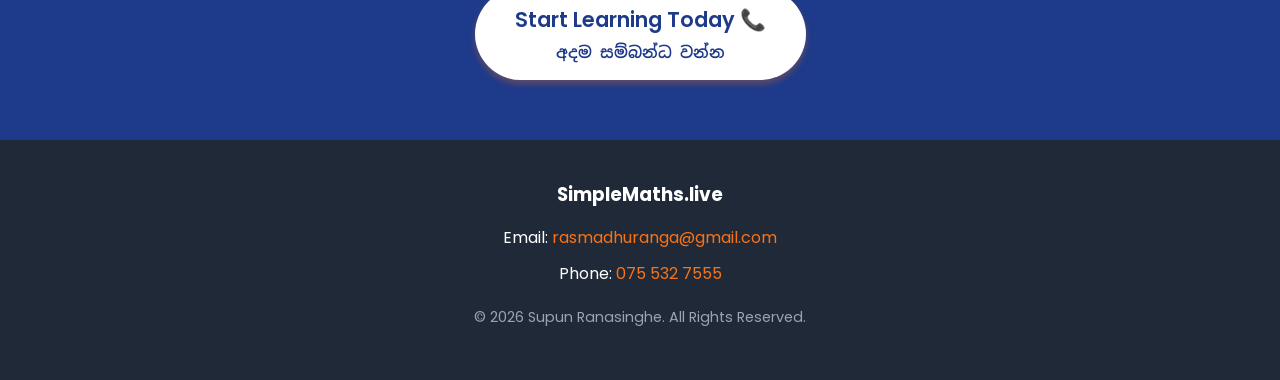
==== commit c9609c9d: "Temporarily remove image to fix page display" ====
--- a/index.html
+++ b/index.html
@@ -126,7 +126,7 @@
 
         .hero-container {
             display: flex;
-            flex-direction: column-reverse;
+            flex-direction: column;
             align-items: center;
             gap: 40px;
         }
@@ -340,7 +340,7 @@
                     
                     <div class="highlight-badge">
                         Grade 6-11 Maths (Sinhala Medium)
-                        <span class="sinhala-text" style="font-weight: 400; font-size: 0.95rem; margin-top: 3px;">6 සිට 11 ශ්‍රේණිය දක්වා ගණිතය (සිංහල මාධ්‍ය)</span>
+                        <span class="sinhala-text" style="font-weight: 400; font-size: 0.95rem; margin-top: 3px;">6 සිට 11 ශ්‍රේණිය දක්වා ගණිතය (සිංහල මාධ්‍යය)</span>
                     </div>
                 </div>
                 
@@ -354,9 +354,6 @@
                         <span class="sinhala-text" style="font-size: 0.9rem; font-weight:400; margin-top:2px;">ඊමේල් කරන්න</span>
                     </a>
                 </div>
-            </div>
-            <div class="hero-image">
-                <img src="GVWDE6154.jpg" alt="Supun Ranasinghe - SimpleMaths Tutor">
             </div>
         </div>
     </section>
@@ -375,7 +372,7 @@
                         <span class="sinhala-text" style="font-size: 1rem; font-weight: 600; color: var(--text-dark);">විභාගය ඉලක්ක කරගත්</span>
                     </h3>
                     <p>Targeted past paper discussions and proven strategies to maximize your final grades.</p>
-                    <p class="sinhala-text">පසුගිය ප්‍රශ්න පත්‍ර සාකච්ඡා කිරීම මගින් ඉහළම ප්‍රතිඵලයකට මඟ පෙන්වීම.</p>
+                    <p class="sinhala-text">පසුගිය ප්‍රශ්න පත්‍ර සාකච්ඡා කිරීම මගින් ඉහළම ප්‍රතිඵලයක් ලබාගැනීම.</p>
                 </div>
                 <div class="feature-card">
                     <div class="feature-icon">💡</div>
@@ -403,11 +400,11 @@
         <div class="container">
             <h2>
                 Ready to Boost Your Grades?
-                <span class="sinhala-text" style="display:block; font-size:1.4rem; margin-top:10px; font-weight: 400;">ගණිතය සඳහා ඉහළම සාමාර්ථයක් ලබාගන්න සූදානම්ද?</span>
+                <span class="sinhala-text" style="display:block; font-size:1.4rem; margin-top:10px; font-weight: 400;">ගණිතය සඳහා ඉහළම සාමාර්ථයක් ලබාගන්නට සූදානම් ද?</span>
             </h2>
             <p>
                 Spaces are limited. Call right now to discuss your current level and how we can improve it.<br>
-                <span class="sinhala-text" style="font-size: 1rem; margin-top: 5px;">ඔබගේ වර්තමාන මට්ටම හා එය වර්ධනය කරගන්නා ආකාරය සාකච්ඡා කිරීමට අදම අමතන්න.</span>
+                <span class="sinhala-text" style="font-size: 1rem; margin-top: 5px;">ඔබගේ වර්තමාන මට්ටම හා එය වර්ධනය කරගන්නා ආකාරය ගැන අදම සම්බන්ධ වන්න.</span>
             </p>
             <a href="tel:0755327555" class="btn" style="background-color: var(--white); color: var(--primary); font-size: 1.3rem; padding: 15px 40px; margin-top: 15px;">
                 Start Learning Today 📞
@@ -432,4 +429,4 @@
     </a>
 
 </body>
-</html>
+</html>
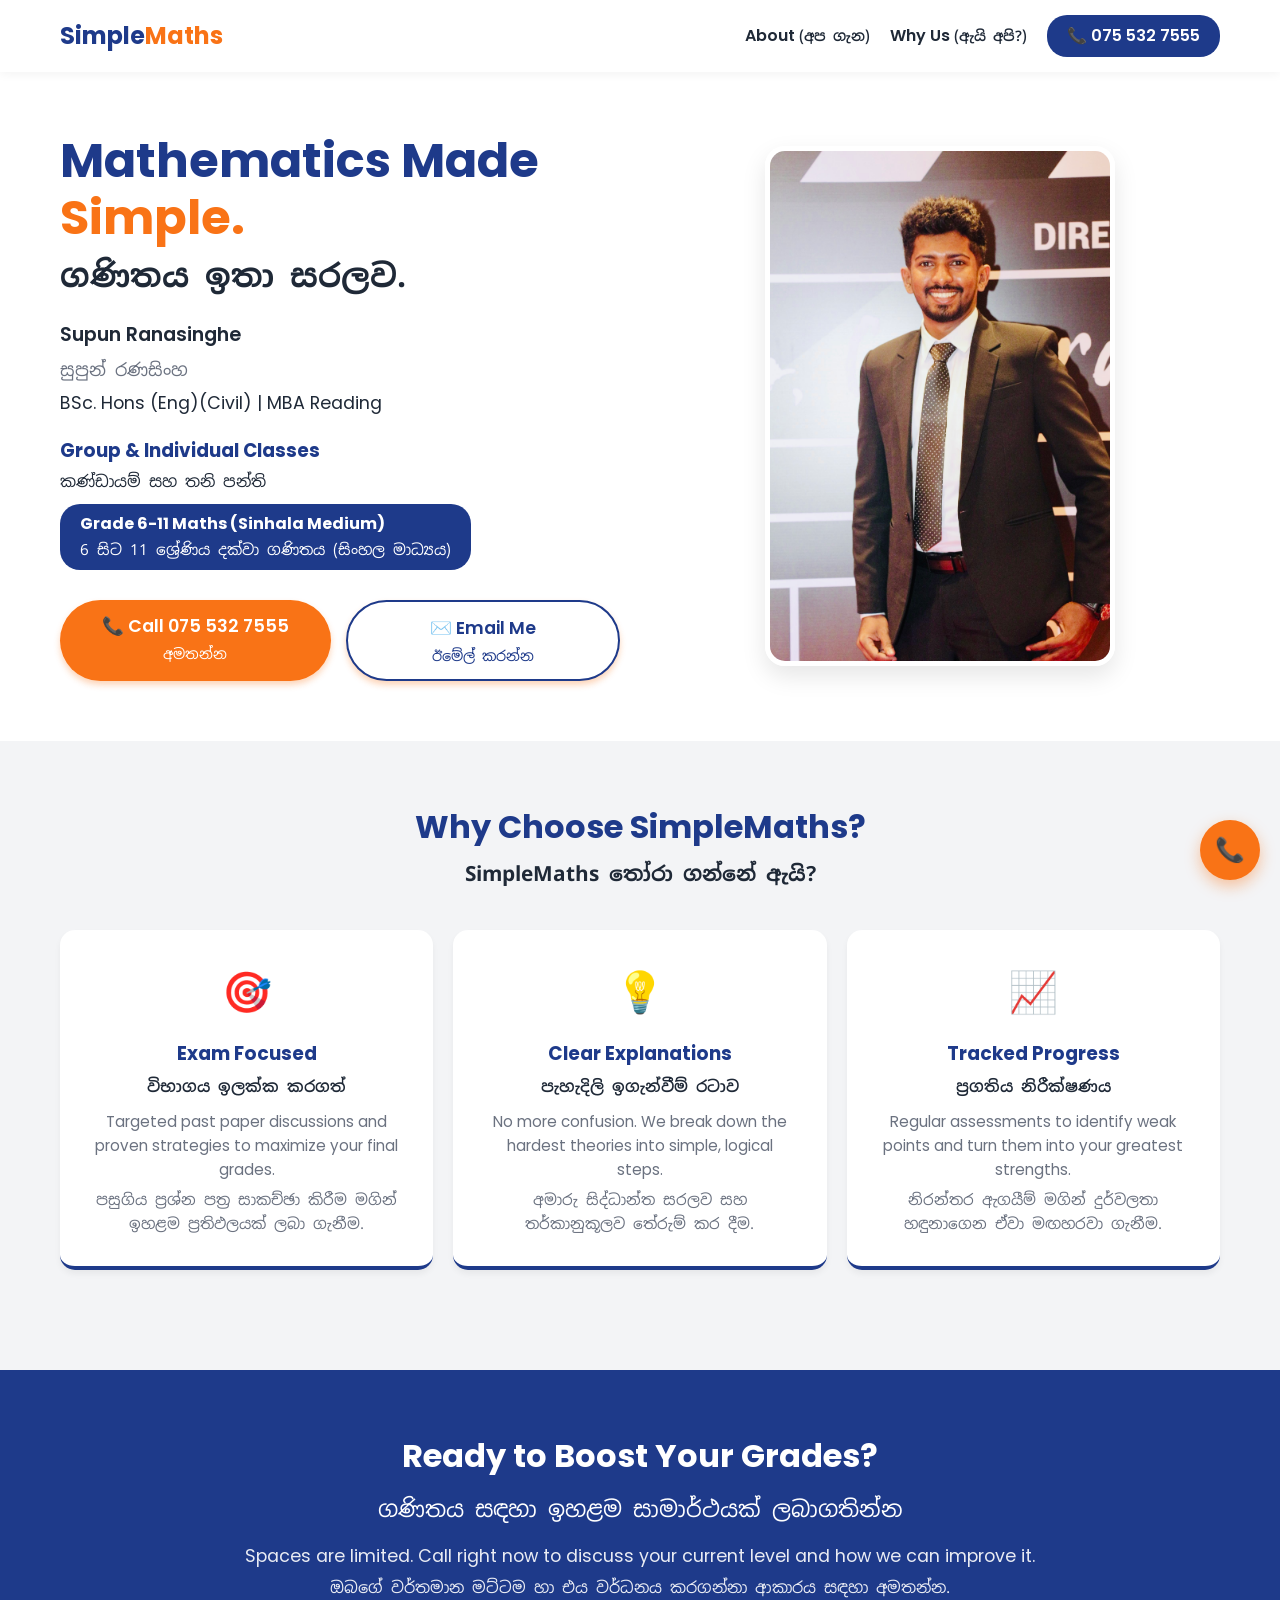
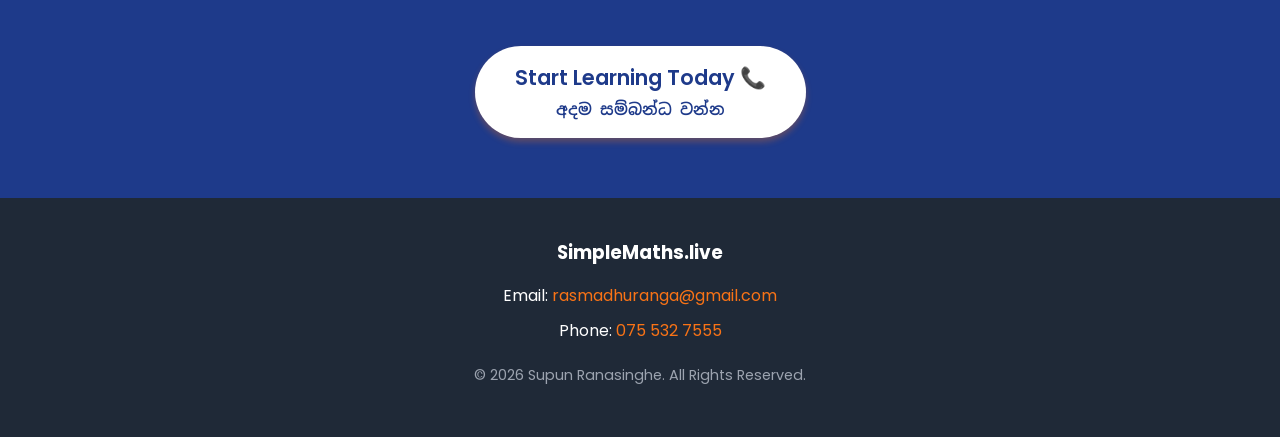
==== commit 4cc671f4: "Fix: Add hero image, complete truncated Sinhala text, and improve accessibility - Added hero image s" ====
--- a/index.html
+++ b/index.html
@@ -355,6 +355,10 @@
                     </a>
                 </div>
             </div>
+            
+            <div class="hero-image">
+                <img src="GVWDE6154.JPG" alt="Supun Ranasinghe - Mathematics Tutor">
+            </div>
         </div>
     </section>
 
@@ -372,7 +376,7 @@
                         <span class="sinhala-text" style="font-size: 1rem; font-weight: 600; color: var(--text-dark);">විභාගය ඉලක්ක කරගත්</span>
                     </h3>
                     <p>Targeted past paper discussions and proven strategies to maximize your final grades.</p>
-                    <p class="sinhala-text">පසුගිය ප්‍රශ්න පත්‍ර සාකච්ඡා කිරීම මගින් ඉහළම ප්‍රතිඵලයක් ලබාගැනීම.</p>
+                    <p class="sinhala-text">පසුගිය ප්‍රශ්න පත්‍ර සාකච්ඡා කිරීම මගින් ඉහළම ප්‍රතිඵලයක් ලබා ගැනීම.</p>
                 </div>
                 <div class="feature-card">
                     <div class="feature-icon">💡</div>
@@ -400,11 +404,11 @@
         <div class="container">
             <h2>
                 Ready to Boost Your Grades?
-                <span class="sinhala-text" style="display:block; font-size:1.4rem; margin-top:10px; font-weight: 400;">ගණිතය සඳහා ඉහළම සාමාර්ථයක් ලබාගන්නට සූදානම් ද?</span>
+                <span class="sinhala-text" style="display:block; font-size:1.4rem; margin-top:10px; font-weight: 400;">ගණිතය සඳහා ඉහළම සාමාර්ථයක් ලබාගතින්න</span>
             </h2>
             <p>
                 Spaces are limited. Call right now to discuss your current level and how we can improve it.<br>
-                <span class="sinhala-text" style="font-size: 1rem; margin-top: 5px;">ඔබගේ වර්තමාන මට්ටම හා එය වර්ධනය කරගන්නා ආකාරය ගැන අදම සම්බන්ධ වන්න.</span>
+                <span class="sinhala-text" style="font-size: 1rem; margin-top: 5px;">ඔබගේ වර්තමාන මට්ටම හා එය වර්ධනය කරගන්නා ආකාරය සඳහා අමතන්න.</span>
             </p>
             <a href="tel:0755327555" class="btn" style="background-color: var(--white); color: var(--primary); font-size: 1.3rem; padding: 15px 40px; margin-top: 15px;">
                 Start Learning Today 📞
@@ -424,9 +428,9 @@
         </div>
     </footer>
 
-    <a href="tel:0755327555" class="fab" title="Call Now">
+    <a href="tel:0755327555" class="fab" title="Call Now" aria-label="Call SimpleMaths - 075 532 7555">
         📞
     </a>
 
 </body>
-</html>+</html>
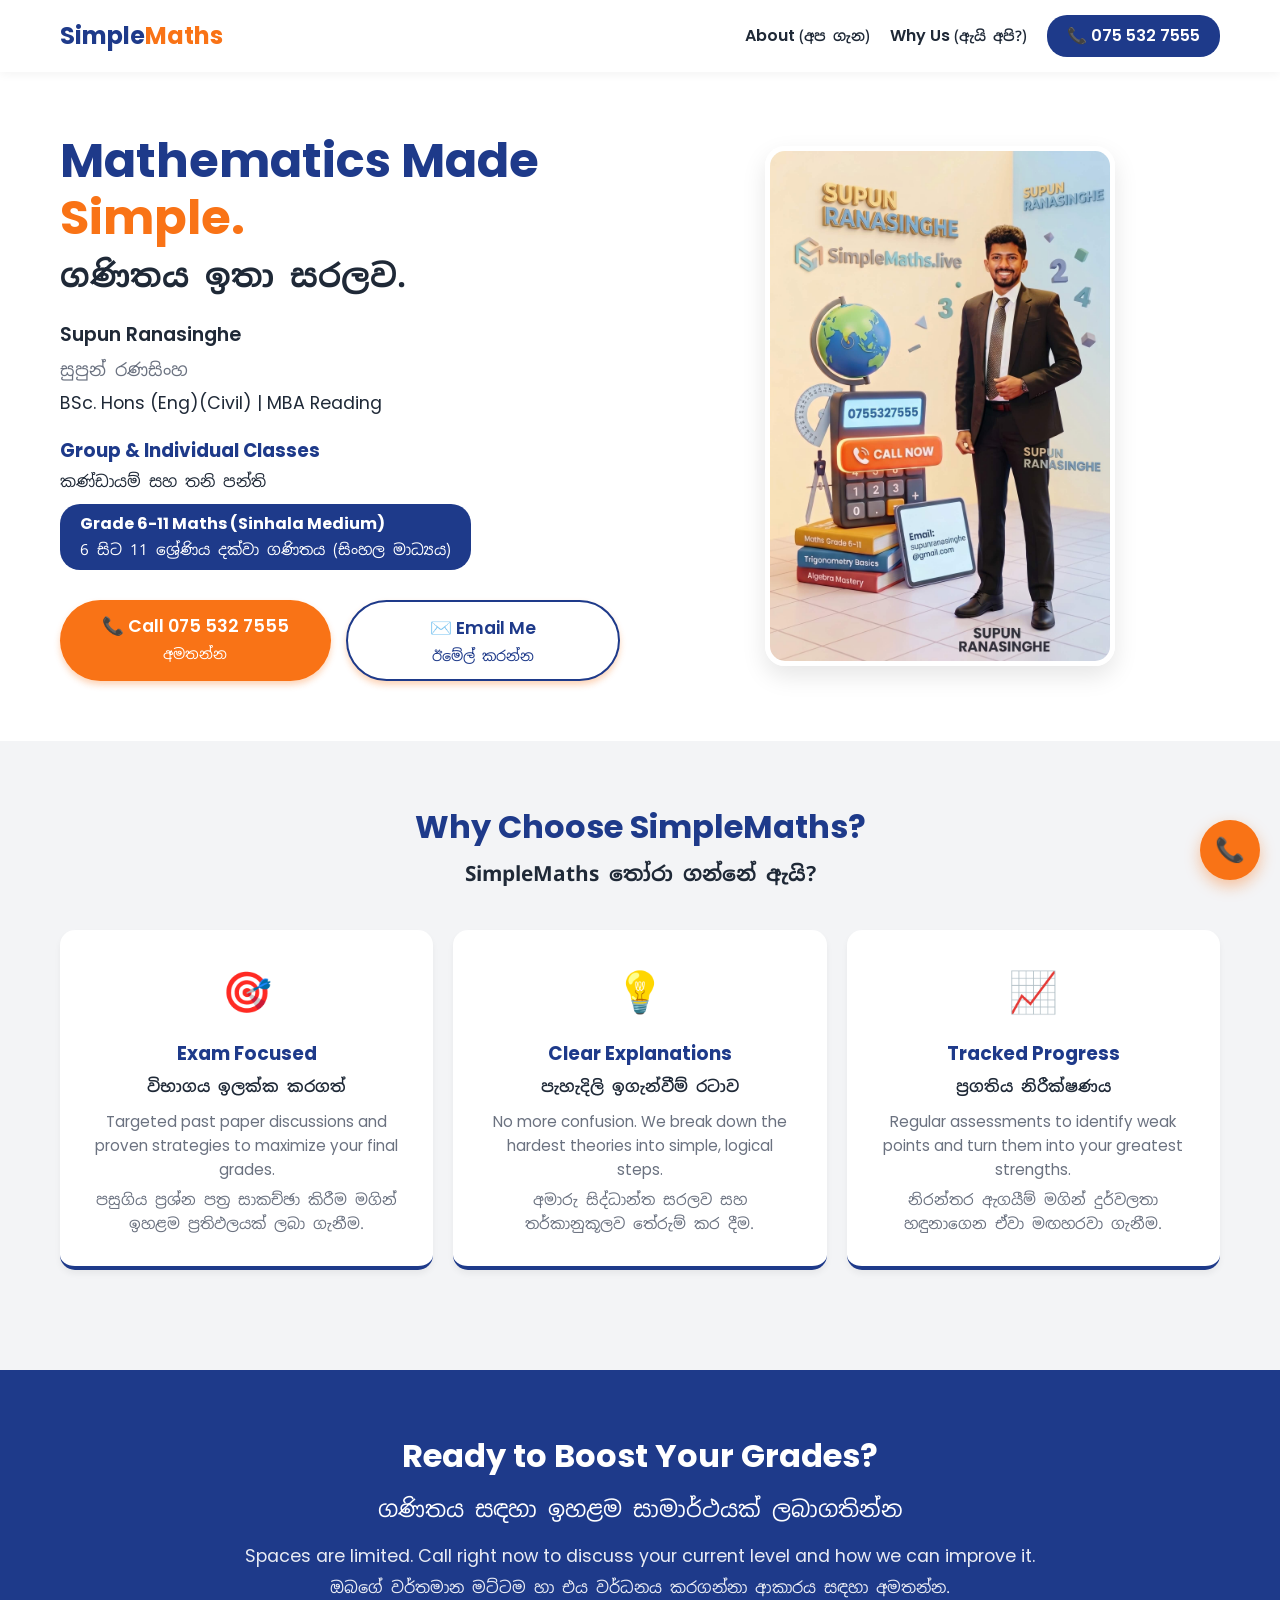
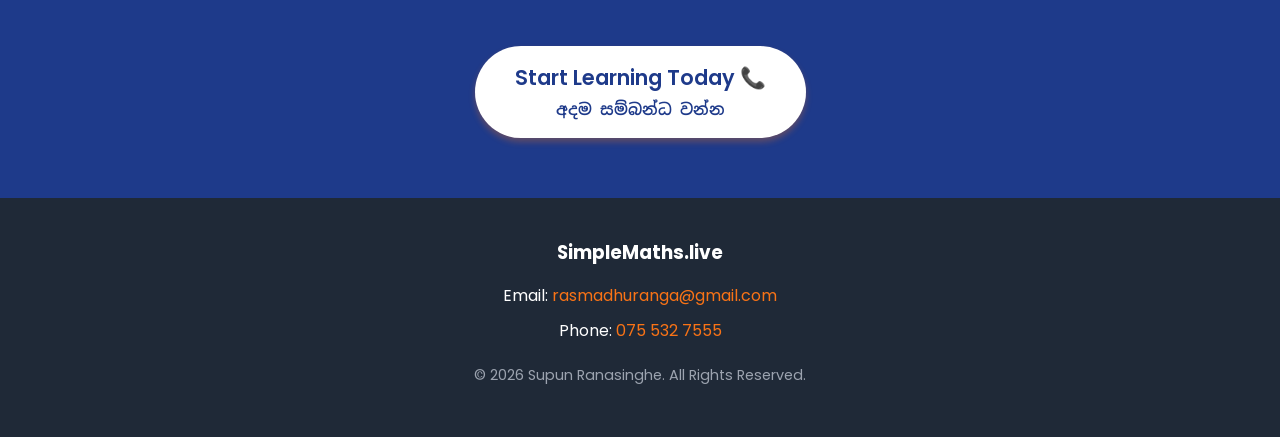
==== commit 8a572fe0: "Update index.html" ====
--- a/index.html
+++ b/index.html
@@ -1,6 +1,7 @@
 <!DOCTYPE html>
 <html lang="en">
 <head>
+    <meta name="google-site-verification" content="O2bRItf-t8woeWm33uakGc47A393cAWRaULoC9jwLqI" />
     <meta charset="UTF-8">
     <meta name="viewport" content="width=device-width, initial-scale=1.0">
     <title>SimpleMaths | Master Mathematics</title>
